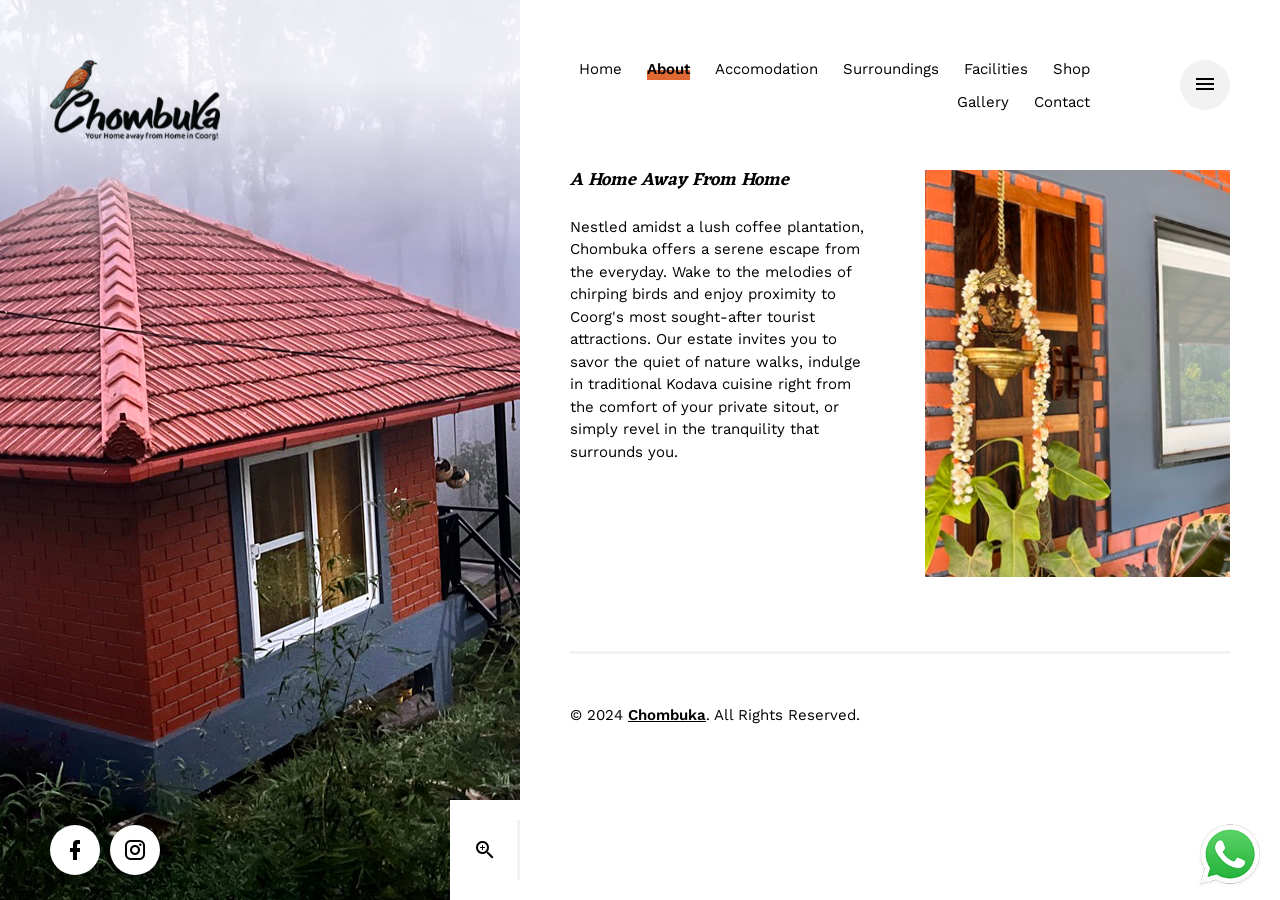
==== about.html @ e1732124 "Initial commit of Chombuka homestay website." ====
<!doctype html>
<html lang="en" class="no-js">
<head>
    <title>About Chombuka</title>
    <meta charset="utf-8">
    <meta name="viewport" content="width=device-width, initial-scale=1, shrink-to-fit=no">

    <meta name="description" content="">
    <meta name="keywords" content="">

    <link href="https://fonts.googleapis.com/css?family=Work+Sans:400,600%7CEczar:600" rel="stylesheet">


    <link rel="stylesheet" href="assets/css/bootstrap-reboot.css">
    <link rel="stylesheet" href="assets/css/materialdesignicons.css">
    <link rel="stylesheet" href="assets/css/zebra-datepicker.css">

    <link rel="stylesheet" href="assets/css/style.css">
    <link rel="stylesheet" href="assets/css/style-animations.css">

    <link rel="stylesheet" href="assets/css/fancybox.css">
</head>
<body class="has-booking has-additional-menu-content">
    <header id="identity">
        <div class="logo">
            <h1><a href="index.html" class="custom-logo-link" rel="home"><img src="tmp/logo.png" class="custom-logo dark" width="170" height="80" alt="LeLuxe"><img src="tmp/logo-light.png" class="custom-logo light" width="105" height="50" alt="LeLuxe"></a></h1>
        </div>

    </header>

    <div id="site-menu">
        <nav class="nav-menu">
            <ul>
                <li class="menu-item "><a href="index.html">Home</a></li>
                <li class="menu-item current-menu-item"><a href="about.html">About</a></li>
                <li class="menu-item"><a href="single-accomodation.html">Accomodation</a> </li>
                <li class="menu-item"><a href="places.html">Surroundings</a></li>
                <li class="menu-item"><a href="facilities.html">Facilities</a></li>
                <li class="menu-item"><a href="shop.html">Shop</a></li>
                <li class="menu-item"><a href="gallery.html">Gallery</a></li>
                <li class="menu-item"><a href="contact.html">Contact</a></li>
            </ul>
        </nav>
    </div>



    <div class="menu-overlay"></div>
    <div class="site-menu-toggle">
        <a href="#site-menu" class="mdi">
            <span class="screen-reader-text">Toggle navigation</span>
        </a>
    </div>

    <div id="social-profiles">
        <nav class="social-menu">
            <ul>
                <li class="menu-item"><a href="http://facebook.com" target="_blank"><span class="mdi"></span><span class="screen-reader-text">Facebook Page</span></a></li>

                <li class="menu-item"><a href="http://instagram.com" target="_blank"><span class="mdi"></span><span class="screen-reader-text">Instagram Profile</span></a></li>
            </ul>
        </nav>
    </div>

    <section class="hero-media">
        <div class="owl-carousel" data-expand-duration="800">
            <div class="item owl-lazy" data-src="tmp/sample-hero2.jpg"></div>
        </div>
        <span class="overlay"></span>
        <span class="mdi mdi-spin mdi-loading"></span>
    </section>

    <div class="content-wrap clearfix">
        <div class="entry entry-page">

            <div class="entry-content">
                <div class="grid-container">
                    <div class="entry-media grid-column">
                        <img src="tmp/sample-about.jpg" />
                    </div>
                    <div class="grid-column order-first">
                        <h6> <i> A Home Away From Home </i> </h6>
                        <p>
                            Nestled amidst a lush coffee plantation, Chombuka offers a serene escape from the everyday. Wake to the melodies of chirping birds and enjoy proximity to Coorg's most sought-after tourist attractions. Our estate invites you to savor the quiet of nature walks, indulge in traditional Kodava cuisine right from the comfort of your private sitout, or simply revel in the tranquility that surrounds you.
                        </p>

                    </div>
                </div>
            </div>
        </div>
        <div class="entry-copyright">
            <p>&copy; 2024 <a href="index.html">Chombuka</a>. All Rights Reserved. </p>
        </div>
    </div>

    <div class="additional-menu-content">
        <h5>More goodness:</h5>
        <ul>
            <li><a href="#">Privacy Policy</a></li>
            <li><a href="#">Terms &amp; Conditions</a></li>
            <li><a href="#">Shipping Policy</a></li>
            <li><a href="#">Refund Policy</a></li>
        </ul>

    </div>
    <div style="z-index: 99; position: fixed; width: 70px; z-index: 99; right: 15px; bottom: 10px;">
        <a href="whatsapp://send?text=Hello World!&phone=+919480290160">
            <img src="tmp/WhatsApp_icon.png" />
        </a>
    </div>


    <script src="assets/js/jquery-3.3.1.min.js"></script>
    <script src="assets/js/modernizr-custom.js"></script>
    <script src="assets/js/owl-carousel.min.js"></script>
    <script src="assets/js/fancybox.min.js"></script>
    <script src="assets/js/zebra-datepicker.min.js"></script>
    <script src="assets/js/functions.js"></script>
</body>
</html>
---- assets/css/materialdesignicons.css ----
/* MaterialDesignIcons.com */
@font-face {
	font-family: "Material Design Icons";
	src: url("../fonts/materialdesignicons-webfont.eot");
	src: url("../fonts/materialdesignicons-webfont.eot?#iefix") format("embedded-opentype"), url("../fonts/materialdesignicons-webfont.woff2") format("woff2"), url("../fonts/materialdesignicons-webfont.woff") format("woff"), url("../fonts/materialdesignicons-webfont.ttf") format("truetype");
	font-weight: normal;
	font-style: normal;
}
.mdi:before,
.mdi-set {
	display: inline-block;
	font: normal normal normal 24px/1 "Material Design Icons";
	font-size: inherit;
	text-rendering: auto;
	line-height: inherit;
	-webkit-font-smoothing: antialiased;
	-moz-osx-font-smoothing: grayscale;
}

.mdi-access-point:before {
	content: "\F002";
}

.mdi-access-point-network:before {
	content: "\F003";
}

.mdi-account:before {
	content: "\F004";
}

.mdi-account-alert:before {
	content: "\F005";
}

.mdi-account-box:before {
	content: "\F006";
}

.mdi-account-box-multiple:before {
	content: "\F933";
}

.mdi-account-box-outline:before {
	content: "\F007";
}

.mdi-account-card-details:before {
	content: "\F5D2";
}

.mdi-account-check:before {
	content: "\F008";
}

.mdi-account-child:before {
	content: "\FA88";
}

.mdi-account-child-circle:before {
	content: "\FA89";
}

.mdi-account-circle:before {
	content: "\F009";
}

.mdi-account-convert:before {
	content: "\F00A";
}

.mdi-account-details:before {
	content: "\F631";
}

.mdi-account-edit:before {
	content: "\F6BB";
}

.mdi-account-group:before {
	content: "\F848";
}

.mdi-account-heart:before {
	content: "\F898";
}

.mdi-account-key:before {
	content: "\F00B";
}

.mdi-account-location:before {
	content: "\F00C";
}

.mdi-account-minus:before {
	content: "\F00D";
}

.mdi-account-minus-outline:before {
	content: "\FAEB";
}

.mdi-account-multiple:before {
	content: "\F00E";
}

.mdi-account-multiple-check:before {
	content: "\F8C4";
}

.mdi-account-multiple-minus:before {
	content: "\F5D3";
}

.mdi-account-multiple-outline:before {
	content: "\F00F";
}

.mdi-account-multiple-plus:before {
	content: "\F010";
}

.mdi-account-multiple-plus-outline:before {
	content: "\F7FF";
}

.mdi-account-network:before {
	content: "\F011";
}

.mdi-account-off:before {
	content: "\F012";
}

.mdi-account-outline:before {
	content: "\F013";
}

.mdi-account-plus:before {
	content: "\F014";
}

.mdi-account-plus-outline:before {
	content: "\F800";
}

.mdi-account-remove:before {
	content: "\F015";
}

.mdi-account-remove-outline:before {
	content: "\FAEC";
}

.mdi-account-search:before {
	content: "\F016";
}

.mdi-account-search-outline:before {
	content: "\F934";
}

.mdi-account-settings:before {
	content: "\F630";
}

.mdi-account-star:before {
	content: "\F017";
}

.mdi-account-supervisor:before {
	content: "\FA8A";
}

.mdi-account-supervisor-circle:before {
	content: "\FA8B";
}

.mdi-account-switch:before {
	content: "\F019";
}

.mdi-accusoft:before {
	content: "\F849";
}

.mdi-adjust:before {
	content: "\F01A";
}

.mdi-adobe:before {
	content: "\F935";
}

.mdi-air-conditioner:before {
	content: "\F01B";
}

.mdi-airballoon:before {
	content: "\F01C";
}

.mdi-airplane:before {
	content: "\F01D";
}

.mdi-airplane-landing:before {
	content: "\F5D4";
}

.mdi-airplane-off:before {
	content: "\F01E";
}

.mdi-airplane-takeoff:before {
	content: "\F5D5";
}

.mdi-airplay:before {
	content: "\F01F";
}

.mdi-airport:before {
	content: "\F84A";
}

.mdi-alarm:before {
	content: "\F020";
}

.mdi-alarm-bell:before {
	content: "\F78D";
}

.mdi-alarm-check:before {
	content: "\F021";
}

.mdi-alarm-light:before {
	content: "\F78E";
}

.mdi-alarm-multiple:before {
	content: "\F022";
}

.mdi-alarm-off:before {
	content: "\F023";
}

.mdi-alarm-plus:before {
	content: "\F024";
}

.mdi-alarm-snooze:before {
	content: "\F68D";
}

.mdi-album:before {
	content: "\F025";
}

.mdi-alert:before {
	content: "\F026";
}

.mdi-alert-box:before {
	content: "\F027";
}

.mdi-alert-circle:before {
	content: "\F028";
}

.mdi-alert-circle-outline:before {
	content: "\F5D6";
}

.mdi-alert-decagram:before {
	content: "\F6BC";
}

.mdi-alert-octagon:before {
	content: "\F029";
}

.mdi-alert-octagram:before {
	content: "\F766";
}

.mdi-alert-outline:before {
	content: "\F02A";
}

.mdi-alien:before {
	content: "\F899";
}

.mdi-all-inclusive:before {
	content: "\F6BD";
}

.mdi-alpha:before {
	content: "\F02B";
}

.mdi-alpha-a:before {
	content: "\41";
}

.mdi-alpha-a-box:before {
	content: "\FAED";
}

.mdi-alpha-b:before {
	content: "\42";
}

.mdi-alpha-b-box:before {
	content: "\FAEE";
}

.mdi-alpha-c:before {
	content: "\43";
}

.mdi-alpha-c-box:before {
	content: "\FAEF";
}

.mdi-alpha-d:before {
	content: "\44";
}

.mdi-alpha-d-box:before {
	content: "\FAF0";
}

.mdi-alpha-e:before {
	content: "\45";
}

.mdi-alpha-e-box:before {
	content: "\FAF1";
}

.mdi-alpha-f:before {
	content: "\46";
}

.mdi-alpha-f-box:before {
	content: "\FAF2";
}

.mdi-alpha-g:before {
	content: "\47";
}

.mdi-alpha-g-box:before {
	content: "\FAF3";
}

.mdi-alpha-h:before {
	content: "\48";
}

.mdi-alpha-h-box:before {
	content: "\FAF4";
}

.mdi-alpha-i:before {
	content: "\49";
}

.mdi-alpha-i-box:before {
	content: "\FAF5";
}

.mdi-alpha-j:before {
	content: "\4A";
}

.mdi-alpha-j-box:before {
	content: "\FAF6";
}

.mdi-alpha-k:before {
	content: "\4B";
}

.mdi-alpha-k-box:before {
	content: "\FAF7";
}

.mdi-alpha-l:before {
	content: "\4C";
}

.mdi-alpha-l-box:before {
	content: "\FAF8";
}

.mdi-alpha-m:before {
	content: "\4D";
}

.mdi-alpha-m-box:before {
	content: "\FAF9";
}

.mdi-alpha-n:before {
	content: "\4E";
}

.mdi-alpha-n-box:before {
	content: "\FAFA";
}

.mdi-alpha-o:before {
	content: "\4F";
}

.mdi-alpha-o-box:before {
	content: "\FAFB";
}

.mdi-alpha-p:before {
	content: "\50";
}

.mdi-alpha-p-box:before {
	content: "\FAFC";
}

.mdi-alpha-q:before {
	content: "\51";
}

.mdi-alpha-q-box:before {
	content: "\FAFD";
}

.mdi-alpha-r:before {
	content: "\52";
}

.mdi-alpha-r-box:before {
	content: "\FAFE";
}

.mdi-alpha-s:before {
	content: "\53";
}

.mdi-alpha-s-box:before {
	content: "\FAFF";
}

.mdi-alpha-t:before {
	content: "\54";
}

.mdi-alpha-t-box:before {
	content: "\FB00";
}

.mdi-alpha-u:before {
	content: "\55";
}

.mdi-alpha-u-box:before {
	content: "\FB01";
}

.mdi-alpha-v:before {
	content: "\56";
}

.mdi-alpha-v-box:before {
	content: "\FB02";
}

.mdi-alpha-w:before {
	content: "\57";
}

.mdi-alpha-w-box:before {
	content: "\FB03";
}

.mdi-alpha-x:before {
	content: "\58";
}

.mdi-alpha-x-box:before {
	content: "\FB04";
}

.mdi-alpha-y:before {
	content: "\59";
}

.mdi-alpha-y-box:before {
	content: "\FB05";
}

.mdi-alpha-z:before {
	content: "\5A";
}

.mdi-alpha-z-box:before {
	content: "\FB06";
}

.mdi-alphabetical:before {
	content: "\F02C";
}

.mdi-altimeter:before {
	content: "\F5D7";
}

.mdi-amazon:before {
	content: "\F02D";
}

.mdi-amazon-alexa:before {
	content: "\F8C5";
}

.mdi-amazon-drive:before {
	content: "\F02E";
}

.mdi-ambulance:before {
	content: "\F02F";
}

.mdi-ampersand:before {
	content: "\FA8C";
}

.mdi-amplifier:before {
	content: "\F030";
}

.mdi-anchor:before {
	content: "\F031";
}

.mdi-android:before {
	content: "\F032";
}

.mdi-android-auto:before {
	content: "\FA8D";
}

.mdi-android-debug-bridge:before {
	content: "\F033";
}

.mdi-android-head:before {
	content: "\F78F";
}

.mdi-android-studio:before {
	content: "\F034";
}

.mdi-angle-acute:before {
	content: "\F936";
}

.mdi-angle-obtuse:before {
	content: "\F937";
}

.mdi-angle-right:before {
	content: "\F938";
}

.mdi-angular:before {
	content: "\F6B1";
}

.mdi-angularjs:before {
	content: "\F6BE";
}

.mdi-animation:before {
	content: "\F5D8";
}

.mdi-animation-outline:before {
	content: "\FA8E";
}

.mdi-animation-play:before {
	content: "\F939";
}

.mdi-animation-play-outline:before {
	content: "\FA8F";
}

.mdi-anvil:before {
	content: "\F89A";
}

.mdi-apple:before {
	content: "\F035";
}

.mdi-apple-finder:before {
	content: "\F036";
}

.mdi-apple-icloud:before {
	content: "\F038";
}

.mdi-apple-ios:before {
	content: "\F037";
}

.mdi-apple-keyboard-caps:before {
	content: "\F632";
}

.mdi-apple-keyboard-command:before {
	content: "\F633";
}

.mdi-apple-keyboard-control:before {
	content: "\F634";
}

.mdi-apple-keyboard-option:before {
	content: "\F635";
}

.mdi-apple-keyboard-shift:before {
	content: "\F636";
}

.mdi-apple-safari:before {
	content: "\F039";
}

.mdi-application:before {
	content: "\F614";
}

.mdi-apps:before {
	content: "\F03B";
}

.mdi-arch:before {
	content: "\F8C6";
}

.mdi-archive:before {
	content: "\F03C";
}

.mdi-arrange-bring-forward:before {
	content: "\F03D";
}

.mdi-arrange-bring-to-front:before {
	content: "\F03E";
}

.mdi-arrange-send-backward:before {
	content: "\F03F";
}

.mdi-arrange-send-to-back:before {
	content: "\F040";
}

.mdi-arrow-all:before {
	content: "\F041";
}

.mdi-arrow-bottom-left:before {
	content: "\F042";
}

.mdi-arrow-bottom-left-bold-outline:before {
	content: "\F9B6";
}

.mdi-arrow-bottom-left-thick:before {
	content: "\F9B7";
}

.mdi-arrow-bottom-right:before {
	content: "\F043";
}

.mdi-arrow-bottom-right-bold-outline:before {
	content: "\F9B8";
}

.mdi-arrow-bottom-right-thick:before {
	content: "\F9B9";
}

.mdi-arrow-collapse:before {
	content: "\F615";
}

.mdi-arrow-collapse-all:before {
	content: "\F044";
}

.mdi-arrow-collapse-down:before {
	content: "\F791";
}

.mdi-arrow-collapse-horizontal:before {
	content: "\F84B";
}

.mdi-arrow-collapse-left:before {
	content: "\F792";
}

.mdi-arrow-collapse-right:before {
	content: "\F793";
}

.mdi-arrow-collapse-up:before {
	content: "\F794";
}

.mdi-arrow-collapse-vertical:before {
	content: "\F84C";
}

.mdi-arrow-decision:before {
	content: "\F9BA";
}

.mdi-arrow-decision-auto:before {
	content: "\F9BB";
}

.mdi-arrow-decision-auto-outline:before {
	content: "\F9BC";
}

.mdi-arrow-decision-outline:before {
	content: "\F9BD";
}

.mdi-arrow-down:before {
	content: "\F045";
}

.mdi-arrow-down-bold:before {
	content: "\F72D";
}

.mdi-arrow-down-bold-box:before {
	content: "\F72E";
}

.mdi-arrow-down-bold-box-outline:before {
	content: "\F72F";
}

.mdi-arrow-down-bold-circle:before {
	content: "\F047";
}

.mdi-arrow-down-bold-circle-outline:before {
	content: "\F048";
}

.mdi-arrow-down-bold-hexagon-outline:before {
	content: "\F049";
}

.mdi-arrow-down-bold-outline:before {
	content: "\F9BE";
}

.mdi-arrow-down-box:before {
	content: "\F6BF";
}

.mdi-arrow-down-drop-circle:before {
	content: "\F04A";
}

.mdi-arrow-down-drop-circle-outline:before {
	content: "\F04B";
}

.mdi-arrow-down-thick:before {
	content: "\F046";
}

.mdi-arrow-expand:before {
	content: "\F616";
}

.mdi-arrow-expand-all:before {
	content: "\F04C";
}

.mdi-arrow-expand-down:before {
	content: "\F795";
}

.mdi-arrow-expand-horizontal:before {
	content: "\F84D";
}

.mdi-arrow-expand-left:before {
	content: "\F796";
}

.mdi-arrow-expand-right:before {
	content: "\F797";
}

.mdi-arrow-expand-up:before {
	content: "\F798";
}

.mdi-arrow-expand-vertical:before {
	content: "\F84E";
}

.mdi-arrow-left:before {
	content: "\F04D";
}

.mdi-arrow-left-bold:before {
	content: "\F730";
}

.mdi-arrow-left-bold-box:before {
	content: "\F731";
}

.mdi-arrow-left-bold-box-outline:before {
	content: "\F732";
}

.mdi-arrow-left-bold-circle:before {
	content: "\F04F";
}

.mdi-arrow-left-bold-circle-outline:before {
	content: "\F050";
}

.mdi-arrow-left-bold-hexagon-outline:before {
	content: "\F051";
}

.mdi-arrow-left-bold-outline:before {
	content: "\F9BF";
}

.mdi-arrow-left-box:before {
	content: "\F6C0";
}

.mdi-arrow-left-drop-circle:before {
	content: "\F052";
}

.mdi-arrow-left-drop-circle-outline:before {
	content: "\F053";
}

.mdi-arrow-left-right-bold-outline:before {
	content: "\F9C0";
}

.mdi-arrow-left-thick:before {
	content: "\F04E";
}

.mdi-arrow-right:before {
	content: "\F054";
}

.mdi-arrow-right-bold:before {
	content: "\F733";
}

.mdi-arrow-right-bold-box:before {
	content: "\F734";
}

.mdi-arrow-right-bold-box-outline:before {
	content: "\F735";
}

.mdi-arrow-right-bold-circle:before {
	content: "\F056";
}

.mdi-arrow-right-bold-circle-outline:before {
	content: "\F057";
}

.mdi-arrow-right-bold-hexagon-outline:before {
	content: "\F058";
}

.mdi-arrow-right-bold-outline:before {
	content: "\F9C1";
}

.mdi-arrow-right-box:before {
	content: "\F6C1";
}

.mdi-arrow-right-drop-circle:before {
	content: "\F059";
}

.mdi-arrow-right-drop-circle-outline:before {
	content: "\F05A";
}

.mdi-arrow-right-thick:before {
	content: "\F055";
}

.mdi-arrow-split-horizontal:before {
	content: "\F93A";
}

.mdi-arrow-split-vertical:before {
	content: "\F93B";
}

.mdi-arrow-top-left:before {
	content: "\F05B";
}

.mdi-arrow-top-left-bold-outline:before {
	content: "\F9C2";
}

.mdi-arrow-top-left-thick:before {
	content: "\F9C3";
}

.mdi-arrow-top-right:before {
	content: "\F05C";
}

.mdi-arrow-top-right-bold-outline:before {
	content: "\F9C4";
}

.mdi-arrow-top-right-thick:before {
	content: "\F9C5";
}

.mdi-arrow-up:before {
	content: "\F05D";
}

.mdi-arrow-up-bold:before {
	content: "\F736";
}

.mdi-arrow-up-bold-box:before {
	content: "\F737";
}

.mdi-arrow-up-bold-box-outline:before {
	content: "\F738";
}

.mdi-arrow-up-bold-circle:before {
	content: "\F05F";
}

.mdi-arrow-up-bold-circle-outline:before {
	content: "\F060";
}

.mdi-arrow-up-bold-hexagon-outline:before {
	content: "\F061";
}

.mdi-arrow-up-bold-outline:before {
	content: "\F9C6";
}

.mdi-arrow-up-box:before {
	content: "\F6C2";
}

.mdi-arrow-up-down-bold-outline:before {
	content: "\F9C7";
}

.mdi-arrow-up-drop-circle:before {
	content: "\F062";
}

.mdi-arrow-up-drop-circle-outline:before {
	content: "\F063";
}

.mdi-arrow-up-thick:before {
	content: "\F05E";
}

.mdi-artist:before {
	content: "\F802";
}

.mdi-aspect-ratio:before {
	content: "\FA23";
}

.mdi-assistant:before {
	content: "\F064";
}

.mdi-asterisk:before {
	content: "\F6C3";
}

.mdi-at:before {
	content: "\F065";
}

.mdi-atlassian:before {
	content: "\F803";
}

.mdi-atom:before {
	content: "\F767";
}

.mdi-attachment:before {
	content: "\F066";
}

.mdi-audio-video:before {
	content: "\F93C";
}

.mdi-audiobook:before {
	content: "\F067";
}

.mdi-augmented-reality:before {
	content: "\F84F";
}

.mdi-auto-fix:before {
	content: "\F068";
}

.mdi-auto-upload:before {
	content: "\F069";
}

.mdi-autorenew:before {
	content: "\F06A";
}

.mdi-av-timer:before {
	content: "\F06B";
}

.mdi-axe:before {
	content: "\F8C7";
}

.mdi-azure:before {
	content: "\F804";
}

.mdi-babel:before {
	content: "\FA24";
}

.mdi-baby:before {
	content: "\F06C";
}

.mdi-baby-buggy:before {
	content: "\F68E";
}

.mdi-backburger:before {
	content: "\F06D";
}

.mdi-backspace:before {
	content: "\F06E";
}

.mdi-backup-restore:before {
	content: "\F06F";
}

.mdi-badminton:before {
	content: "\F850";
}

.mdi-balloon:before {
	content: "\FA25";
}

.mdi-ballot:before {
	content: "\F9C8";
}

.mdi-ballot-outline:before {
	content: "\F9C9";
}

.mdi-bandcamp:before {
	content: "\F674";
}

.mdi-bank:before {
	content: "\F070";
}

.mdi-bank-transfer:before {
	content: "\FA26";
}

.mdi-bank-transfer-in:before {
	content: "\FA27";
}

.mdi-bank-transfer-out:before {
	content: "\FA28";
}

.mdi-barcode:before {
	content: "\F071";
}

.mdi-barcode-scan:before {
	content: "\F072";
}

.mdi-barley:before {
	content: "\F073";
}

.mdi-barrel:before {
	content: "\F074";
}

.mdi-baseball:before {
	content: "\F851";
}

.mdi-baseball-bat:before {
	content: "\F852";
}

.mdi-basecamp:before {
	content: "\F075";
}

.mdi-basket:before {
	content: "\F076";
}

.mdi-basket-fill:before {
	content: "\F077";
}

.mdi-basket-unfill:before {
	content: "\F078";
}

.mdi-basketball:before {
	content: "\F805";
}

.mdi-battery:before {
	content: "\F079";
}

.mdi-battery-10:before {
	content: "\F07A";
}

.mdi-battery-10-bluetooth:before {
	content: "\F93D";
}

.mdi-battery-20:before {
	content: "\F07B";
}

.mdi-battery-20-bluetooth:before {
	content: "\F93E";
}

.mdi-battery-30:before {
	content: "\F07C";
}

.mdi-battery-30-bluetooth:before {
	content: "\F93F";
}

.mdi-battery-40:before {
	content: "\F07D";
}

.mdi-battery-40-bluetooth:before {
	content: "\F940";
}

.mdi-battery-50:before {
	content: "\F07E";
}

.mdi-battery-50-bluetooth:before {
	content: "\F941";
}

.mdi-battery-60:before {
	content: "\F07F";
}

.mdi-battery-60-bluetooth:before {
	content: "\F942";
}

.mdi-battery-70:before {
	content: "\F080";
}

.mdi-battery-70-bluetooth:before {
	content: "\F943";
}

.mdi-battery-80:before {
	content: "\F081";
}

.mdi-battery-80-bluetooth:before {
	content: "\F944";
}

.mdi-battery-90:before {
	content: "\F082";
}

.mdi-battery-90-bluetooth:before {
	content: "\F945";
}

.mdi-battery-alert:before {
	content: "\F083";
}

.mdi-battery-alert-bluetooth:before {
	content: "\F946";
}

.mdi-battery-bluetooth:before {
	content: "\F947";
}

.mdi-battery-bluetooth-variant:before {
	content: "\F948";
}

.mdi-battery-charging:before {
	content: "\F084";
}

.mdi-battery-charging-10:before {
	content: "\F89B";
}

.mdi-battery-charging-100:before {
	content: "\F085";
}

.mdi-battery-charging-20:before {
	content: "\F086";
}

.mdi-battery-charging-30:before {
	content: "\F087";
}

.mdi-battery-charging-40:before {
	content: "\F088";
}

.mdi-battery-charging-50:before {
	content: "\F89C";
}

.mdi-battery-charging-60:before {
	content: "\F089";
}

.mdi-battery-charging-70:before {
	content: "\F89D";
}

.mdi-battery-charging-80:before {
	content: "\F08A";
}

.mdi-battery-charging-90:before {
	content: "\F08B";
}

.mdi-battery-charging-outline:before {
	content: "\F89E";
}

.mdi-battery-charging-wireless:before {
	content: "\F806";
}

.mdi-battery-charging-wireless-10:before {
	content: "\F807";
}

.mdi-battery-charging-wireless-20:before {
	content: "\F808";
}

.mdi-battery-charging-wireless-30:before {
	content: "\F809";
}

.mdi-battery-charging-wireless-40:before {
	content: "\F80A";
}

.mdi-battery-charging-wireless-50:before {
	content: "\F80B";
}

.mdi-battery-charging-wireless-60:before {
	content: "\F80C";
}

.mdi-battery-charging-wireless-70:before {
	content: "\F80D";
}

.mdi-battery-charging-wireless-80:before {
	content: "\F80E";
}

.mdi-battery-charging-wireless-90:before {
	content: "\F80F";
}

.mdi-battery-charging-wireless-alert:before {
	content: "\F810";
}

.mdi-battery-charging-wireless-outline:before {
	content: "\F811";
}

.mdi-battery-minus:before {
	content: "\F08C";
}

.mdi-battery-negative:before {
	content: "\F08D";
}

.mdi-battery-outline:before {
	content: "\F08E";
}

.mdi-battery-plus:before {
	content: "\F08F";
}

.mdi-battery-positive:before {
	content: "\F090";
}

.mdi-battery-unknown:before {
	content: "\F091";
}

.mdi-battery-unknown-bluetooth:before {
	content: "\F949";
}

.mdi-beach:before {
	content: "\F092";
}

.mdi-beaker:before {
	content: "\F68F";
}

.mdi-beats:before {
	content: "\F097";
}

.mdi-bed-empty:before {
	content: "\F89F";
}

.mdi-beer:before {
	content: "\F098";
}

.mdi-behance:before {
	content: "\F099";
}

.mdi-bell:before {
	content: "\F09A";
}

.mdi-bell-off:before {
	content: "\F09B";
}

.mdi-bell-off-outline:before {
	content: "\FA90";
}

.mdi-bell-outline:before {
	content: "\F09C";
}

.mdi-bell-plus:before {
	content: "\F09D";
}

.mdi-bell-plus-outline:before {
	content: "\FA91";
}

.mdi-bell-ring:before {
	content: "\F09E";
}

.mdi-bell-ring-outline:before {
	content: "\F09F";
}

.mdi-bell-sleep:before {
	content: "\F0A0";
}

.mdi-bell-sleep-outline:before {
	content: "\FA92";
}

.mdi-beta:before {
	content: "\F0A1";
}

.mdi-betamax:before {
	content: "\F9CA";
}

.mdi-bible:before {
	content: "\F0A2";
}

.mdi-bike:before {
	content: "\F0A3";
}

.mdi-bing:before {
	content: "\F0A4";
}

.mdi-binoculars:before {
	content: "\F0A5";
}

.mdi-bio:before {
	content: "\F0A6";
}

.mdi-biohazard:before {
	content: "\F0A7";
}

.mdi-bitbucket:before {
	content: "\F0A8";
}

.mdi-bitcoin:before {
	content: "\F812";
}

.mdi-black-mesa:before {
	content: "\F0A9";
}

.mdi-blackberry:before {
	content: "\F0AA";
}

.mdi-blender:before {
	content: "\F0AB";
}

.mdi-blinds:before {
	content: "\F0AC";
}

.mdi-block-helper:before {
	content: "\F0AD";
}

.mdi-blogger:before {
	content: "\F0AE";
}

.mdi-bluetooth:before {
	content: "\F0AF";
}

.mdi-bluetooth-audio:before {
	content: "\F0B0";
}

.mdi-bluetooth-connect:before {
	content: "\F0B1";
}

.mdi-bluetooth-off:before {
	content: "\F0B2";
}

.mdi-bluetooth-settings:before {
	content: "\F0B3";
}

.mdi-bluetooth-transfer:before {
	content: "\F0B4";
}

.mdi-blur:before {
	content: "\F0B5";
}

.mdi-blur-linear:before {
	content: "\F0B6";
}

.mdi-blur-off:before {
	content: "\F0B7";
}

.mdi-blur-radial:before {
	content: "\F0B8";
}

.mdi-bomb:before {
	content: "\F690";
}

.mdi-bomb-off:before {
	content: "\F6C4";
}

.mdi-bone:before {
	content: "\F0B9";
}

.mdi-book:before {
	content: "\F0BA";
}

.mdi-book-lock:before {
	content: "\F799";
}

.mdi-book-lock-open:before {
	content: "\F79A";
}

.mdi-book-minus:before {
	content: "\F5D9";
}

.mdi-book-multiple:before {
	content: "\F0BB";
}

.mdi-book-multiple-minus:before {
	content: "\FA93";
}

.mdi-book-multiple-plus:before {
	content: "\FA94";
}

.mdi-book-multiple-remove:before {
	content: "\FA95";
}

.mdi-book-multiple-variant:before {
	content: "\F0BC";
}

.mdi-book-open:before {
	content: "\F0BD";
}

.mdi-book-open-page-variant:before {
	content: "\F5DA";
}

.mdi-book-open-variant:before {
	content: "\F0BE";
}

.mdi-book-plus:before {
	content: "\F5DB";
}

.mdi-book-remove:before {
	content: "\FA96";
}

.mdi-book-variant:before {
	content: "\F0BF";
}

.mdi-bookmark:before {
	content: "\F0C0";
}

.mdi-bookmark-check:before {
	content: "\F0C1";
}

.mdi-bookmark-minus:before {
	content: "\F9CB";
}

.mdi-bookmark-minus-outline:before {
	content: "\F9CC";
}

.mdi-bookmark-music:before {
	content: "\F0C2";
}

.mdi-bookmark-off:before {
	content: "\F9CD";
}

.mdi-bookmark-off-outline:before {
	content: "\F9CE";
}

.mdi-bookmark-outline:before {
	content: "\F0C3";
}

.mdi-bookmark-plus:before {
	content: "\F0C5";
}

.mdi-bookmark-plus-outline:before {
	content: "\F0C4";
}

.mdi-bookmark-remove:before {
	content: "\F0C6";
}

.mdi-boombox:before {
	content: "\F5DC";
}

.mdi-bootstrap:before {
	content: "\F6C5";
}

.mdi-border-all:before {
	content: "\F0C7";
}

.mdi-border-all-variant:before {
	content: "\F8A0";
}

.mdi-border-bottom:before {
	content: "\F0C8";
}

.mdi-border-bottom-variant:before {
	content: "\F8A1";
}

.mdi-border-color:before {
	content: "\F0C9";
}

.mdi-border-horizontal:before {
	content: "\F0CA";
}

.mdi-border-inside:before {
	content: "\F0CB";
}

.mdi-border-left:before {
	content: "\F0CC";
}

.mdi-border-left-variant:before {
	content: "\F8A2";
}

.mdi-border-none:before {
	content: "\F0CD";
}

.mdi-border-none-variant:before {
	content: "\F8A3";
}

.mdi-border-outside:before {
	content: "\F0CE";
}

.mdi-border-right:before {
	content: "\F0CF";
}

.mdi-border-right-variant:before {
	content: "\F8A4";
}

.mdi-border-style:before {
	content: "\F0D0";
}

.mdi-border-top:before {
	content: "\F0D1";
}

.mdi-border-top-variant:before {
	content: "\F8A5";
}

.mdi-border-vertical:before {
	content: "\F0D2";
}

.mdi-bottle-wine:before {
	content: "\F853";
}

.mdi-bow-tie:before {
	content: "\F677";
}

.mdi-bowl:before {
	content: "\F617";
}

.mdi-bowling:before {
	content: "\F0D3";
}

.mdi-box:before {
	content: "\F0D4";
}

.mdi-box-cutter:before {
	content: "\F0D5";
}

.mdi-box-shadow:before {
	content: "\F637";
}

.mdi-braille:before {
	content: "\F9CF";
}

.mdi-brain:before {
	content: "\F9D0";
}

.mdi-bridge:before {
	content: "\F618";
}

.mdi-briefcase:before {
	content: "\F0D6";
}

.mdi-briefcase-check:before {
	content: "\F0D7";
}

.mdi-briefcase-download:before {
	content: "\F0D8";
}

.mdi-briefcase-edit:before {
	content: "\FA97";
}

.mdi-briefcase-minus:before {
	content: "\FA29";
}

.mdi-briefcase-outline:before {
	content: "\F813";
}

.mdi-briefcase-plus:before {
	content: "\FA2A";
}

.mdi-briefcase-remove:before {
	content: "\FA2B";
}

.mdi-briefcase-search:before {
	content: "\FA2C";
}

.mdi-briefcase-upload:before {
	content: "\F0D9";
}

.mdi-brightness-1:before {
	content: "\F0DA";
}

.mdi-brightness-2:before {
	content: "\F0DB";
}

.mdi-brightness-3:before {
	content: "\F0DC";
}

.mdi-brightness-4:before {
	content: "\F0DD";
}

.mdi-brightness-5:before {
	content: "\F0DE";
}

.mdi-brightness-6:before {
	content: "\F0DF";
}

.mdi-brightness-7:before {
	content: "\F0E0";
}

.mdi-brightness-auto:before {
	content: "\F0E1";
}

.mdi-broom:before {
	content: "\F0E2";
}

.mdi-brush:before {
	content: "\F0E3";
}

.mdi-buddhism:before {
	content: "\F94A";
}

.mdi-buffer:before {
	content: "\F619";
}

.mdi-bug:before {
	content: "\F0E4";
}

.mdi-bug-check:before {
	content: "\FA2D";
}

.mdi-bug-check-outline:before {
	content: "\FA2E";
}

.mdi-bug-outline:before {
	content: "\FA2F";
}

.mdi-bulldozer:before {
	content: "\FB07";
}

.mdi-bulletin-board:before {
	content: "\F0E5";
}

.mdi-bullhorn:before {
	content: "\F0E6";
}

.mdi-bullhorn-outline:before {
	content: "\FB08";
}

.mdi-bullseye:before {
	content: "\F5DD";
}

.mdi-bullseye-arrow:before {
	content: "\F8C8";
}

.mdi-bus:before {
	content: "\F0E7";
}

.mdi-bus-alert:before {
	content: "\FA98";
}

.mdi-bus-articulated-end:before {
	content: "\F79B";
}

.mdi-bus-articulated-front:before {
	content: "\F79C";
}

.mdi-bus-clock:before {
	content: "\F8C9";
}

.mdi-bus-double-decker:before {
	content: "\F79D";
}

.mdi-bus-school:before {
	content: "\F79E";
}

.mdi-bus-side:before {
	content: "\F79F";
}

.mdi-cached:before {
	content: "\F0E8";
}

.mdi-cake:before {
	content: "\F0E9";
}

.mdi-cake-layered:before {
	content: "\F0EA";
}

.mdi-cake-variant:before {
	content: "\F0EB";
}

.mdi-calculator:before {
	content: "\F0EC";
}

.mdi-calculator-variant:before {
	content: "\FA99";
}

.mdi-calendar:before {
	content: "\F0ED";
}

.mdi-calendar-alert:before {
	content: "\FA30";
}

.mdi-calendar-blank:before {
	content: "\F0EE";
}

.mdi-calendar-check:before {
	content: "\F0EF";
}

.mdi-calendar-clock:before {
	content: "\F0F0";
}

.mdi-calendar-edit:before {
	content: "\F8A6";
}

.mdi-calendar-export:before {
	content: "\FB09";
}

.mdi-calendar-heart:before {
	content: "\F9D1";
}

.mdi-calendar-import:before {
	content: "\FB0A";
}

.mdi-calendar-multiple:before {
	content: "\F0F1";
}

.mdi-calendar-multiple-check:before {
	content: "\F0F2";
}

.mdi-calendar-multiselect:before {
	content: "\FA31";
}

.mdi-calendar-plus:before {
	content: "\F0F3";
}

.mdi-calendar-question:before {
	content: "\F691";
}

.mdi-calendar-range:before {
	content: "\F678";
}

.mdi-calendar-remove:before {
	content: "\F0F4";
}

.mdi-calendar-search:before {
	content: "\F94B";
}

.mdi-calendar-star:before {
	content: "\F9D2";
}

.mdi-calendar-text:before {
	content: "\F0F5";
}

.mdi-calendar-today:before {
	content: "\F0F6";
}

.mdi-calendar-week:before {
	content: "\FA32";
}

.mdi-calendar-week-begin:before {
	content: "\FA33";
}

.mdi-call-made:before {
	content: "\F0F7";
}

.mdi-call-merge:before {
	content: "\F0F8";
}

.mdi-call-missed:before {
	content: "\F0F9";
}

.mdi-call-received:before {
	content: "\F0FA";
}

.mdi-call-split:before {
	content: "\F0FB";
}

.mdi-camcorder:before {
	content: "\F0FC";
}

.mdi-camcorder-box:before {
	content: "\F0FD";
}

.mdi-camcorder-box-off:before {
	content: "\F0FE";
}

.mdi-camcorder-off:before {
	content: "\F0FF";
}

.mdi-camera:before {
	content: "\F100";
}

.mdi-camera-account:before {
	content: "\F8CA";
}

.mdi-camera-burst:before {
	content: "\F692";
}

.mdi-camera-enhance:before {
	content: "\F101";
}

.mdi-camera-front:before {
	content: "\F102";
}

.mdi-camera-front-variant:before {
	content: "\F103";
}

.mdi-camera-gopro:before {
	content: "\F7A0";
}

.mdi-camera-image:before {
	content: "\F8CB";
}

.mdi-camera-iris:before {
	content: "\F104";
}

.mdi-camera-metering-center:before {
	content: "\F7A1";
}

.mdi-camera-metering-matrix:before {
	content: "\F7A2";
}

.mdi-camera-metering-partial:before {
	content: "\F7A3";
}

.mdi-camera-metering-spot:before {
	content: "\F7A4";
}

.mdi-camera-off:before {
	content: "\F5DF";
}

.mdi-camera-party-mode:before {
	content: "\F105";
}

.mdi-camera-rear:before {
	content: "\F106";
}

.mdi-camera-rear-variant:before {
	content: "\F107";
}

.mdi-camera-switch:before {
	content: "\F108";
}

.mdi-camera-timer:before {
	content: "\F109";
}

.mdi-cancel:before {
	content: "\F739";
}

.mdi-candle:before {
	content: "\F5E2";
}

.mdi-candycane:before {
	content: "\F10A";
}

.mdi-cannabis:before {
	content: "\F7A5";
}

.mdi-caps-lock:before {
	content: "\FA9A";
}

.mdi-car:before {
	content: "\F10B";
}

.mdi-car-battery:before {
	content: "\F10C";
}

.mdi-car-connected:before {
	content: "\F10D";
}

.mdi-car-convertible:before {
	content: "\F7A6";
}

.mdi-car-estate:before {
	content: "\F7A7";
}

.mdi-car-hatchback:before {
	content: "\F7A8";
}

.mdi-car-limousine:before {
	content: "\F8CC";
}

.mdi-car-pickup:before {
	content: "\F7A9";
}

.mdi-car-side:before {
	content: "\F7AA";
}

.mdi-car-sports:before {
	content: "\F7AB";
}

.mdi-car-wash:before {
	content: "\F10E";
}

.mdi-caravan:before {
	content: "\F7AC";
}

.mdi-cards:before {
	content: "\F638";
}

.mdi-cards-club:before {
	content: "\F8CD";
}

.mdi-cards-diamond:before {
	content: "\F8CE";
}

.mdi-cards-heart:before {
	content: "\F8CF";
}

.mdi-cards-outline:before {
	content: "\F639";
}

.mdi-cards-playing-outline:before {
	content: "\F63A";
}

.mdi-cards-spade:before {
	content: "\F8D0";
}

.mdi-cards-variant:before {
	content: "\F6C6";
}

.mdi-carrot:before {
	content: "\F10F";
}

.mdi-cart:before {
	content: "\F110";
}

.mdi-cart-off:before {
	content: "\F66B";
}

.mdi-cart-outline:before {
	content: "\F111";
}

.mdi-cart-plus:before {
	content: "\F112";
}

.mdi-case-sensitive-alt:before {
	content: "\F113";
}

.mdi-cash:before {
	content: "\F114";
}

.mdi-cash-100:before {
	content: "\F115";
}

.mdi-cash-multiple:before {
	content: "\F116";
}

.mdi-cash-refund:before {
	content: "\FA9B";
}

.mdi-cash-usd:before {
	content: "\F117";
}

.mdi-cassette:before {
	content: "\F9D3";
}

.mdi-cast:before {
	content: "\F118";
}

.mdi-cast-connected:before {
	content: "\F119";
}

.mdi-cast-off:before {
	content: "\F789";
}

.mdi-castle:before {
	content: "\F11A";
}

.mdi-cat:before {
	content: "\F11B";
}

.mdi-cctv:before {
	content: "\F7AD";
}

.mdi-ceiling-light:before {
	content: "\F768";
}

.mdi-cellphone:before {
	content: "\F11C";
}

.mdi-cellphone-android:before {
	content: "\F11D";
}

.mdi-cellphone-arrow-down:before {
	content: "\F9D4";
}

.mdi-cellphone-basic:before {
	content: "\F11E";
}

.mdi-cellphone-dock:before {
	content: "\F11F";
}

.mdi-cellphone-erase:before {
	content: "\F94C";
}

.mdi-cellphone-iphone:before {
	content: "\F120";
}

.mdi-cellphone-key:before {
	content: "\F94D";
}

.mdi-cellphone-link:before {
	content: "\F121";
}

.mdi-cellphone-link-off:before {
	content: "\F122";
}

.mdi-cellphone-lock:before {
	content: "\F94E";
}

.mdi-cellphone-message:before {
	content: "\F8D2";
}

.mdi-cellphone-off:before {
	content: "\F94F";
}

.mdi-cellphone-screenshot:before {
	content: "\FA34";
}

.mdi-cellphone-settings:before {
	content: "\F123";
}

.mdi-cellphone-settings-variant:before {
	content: "\F950";
}

.mdi-cellphone-sound:before {
	content: "\F951";
}

.mdi-cellphone-text:before {
	content: "\F8D1";
}

.mdi-cellphone-wireless:before {
	content: "\F814";
}

.mdi-certificate:before {
	content: "\F124";
}

.mdi-chair-school:before {
	content: "\F125";
}

.mdi-chart-arc:before {
	content: "\F126";
}

.mdi-chart-areaspline:before {
	content: "\F127";
}

.mdi-chart-bar:before {
	content: "\F128";
}

.mdi-chart-bar-stacked:before {
	content: "\F769";
}

.mdi-chart-bubble:before {
	content: "\F5E3";
}

.mdi-chart-donut:before {
	content: "\F7AE";
}

.mdi-chart-donut-variant:before {
	content: "\F7AF";
}

.mdi-chart-gantt:before {
	content: "\F66C";
}

.mdi-chart-histogram:before {
	content: "\F129";
}

.mdi-chart-line:before {
	content: "\F12A";
}

.mdi-chart-line-stacked:before {
	content: "\F76A";
}

.mdi-chart-line-variant:before {
	content: "\F7B0";
}

.mdi-chart-multiline:before {
	content: "\F8D3";
}

.mdi-chart-pie:before {
	content: "\F12B";
}

.mdi-chart-scatterplot-hexbin:before {
	content: "\F66D";
}

.mdi-chart-timeline:before {
	content: "\F66E";
}

.mdi-check:before {
	content: "\F12C";
}

.mdi-check-all:before {
	content: "\F12D";
}

.mdi-check-circle:before {
	content: "\F5E0";
}

.mdi-check-circle-outline:before {
	content: "\F5E1";
}

.mdi-check-decagram:before {
	content: "\F790";
}

.mdi-check-outline:before {
	content: "\F854";
}

.mdi-checkbook:before {
	content: "\FA9C";
}

.mdi-checkbox-blank:before {
	content: "\F12E";
}

.mdi-checkbox-blank-circle:before {
	content: "\F12F";
}

.mdi-checkbox-blank-circle-outline:before {
	content: "\F130";
}

.mdi-checkbox-blank-outline:before {
	content: "\F131";
}

.mdi-checkbox-intermediate:before {
	content: "\F855";
}

.mdi-checkbox-marked:before {
	content: "\F132";
}

.mdi-checkbox-marked-circle:before {
	content: "\F133";
}

.mdi-checkbox-marked-circle-outline:before {
	content: "\F134";
}

.mdi-checkbox-marked-outline:before {
	content: "\F135";
}

.mdi-checkbox-multiple-blank:before {
	content: "\F136";
}

.mdi-checkbox-multiple-blank-circle:before {
	content: "\F63B";
}

.mdi-checkbox-multiple-blank-circle-outline:before {
	content: "\F63C";
}

.mdi-checkbox-multiple-blank-outline:before {
	content: "\F137";
}

.mdi-checkbox-multiple-marked:before {
	content: "\F138";
}

.mdi-checkbox-multiple-marked-circle:before {
	content: "\F63D";
}

.mdi-checkbox-multiple-marked-circle-outline:before {
	content: "\F63E";
}

.mdi-checkbox-multiple-marked-outline:before {
	content: "\F139";
}

.mdi-checkerboard:before {
	content: "\F13A";
}

.mdi-chemical-weapon:before {
	content: "\F13B";
}

.mdi-chess-bishop:before {
	content: "\F85B";
}

.mdi-chess-king:before {
	content: "\F856";
}

.mdi-chess-knight:before {
	content: "\F857";
}

.mdi-chess-pawn:before {
	content: "\F858";
}

.mdi-chess-queen:before {
	content: "\F859";
}

.mdi-chess-rook:before {
	content: "\F85A";
}

.mdi-chevron-double-down:before {
	content: "\F13C";
}

.mdi-chevron-double-left:before {
	content: "\F13D";
}

.mdi-chevron-double-right:before {
	content: "\F13E";
}

.mdi-chevron-double-up:before {
	content: "\F13F";
}

.mdi-chevron-down:before {
	content: "\F140";
}

.mdi-chevron-down-box:before {
	content: "\F9D5";
}

.mdi-chevron-down-box-outline:before {
	content: "\F9D6";
}

.mdi-chevron-down-circle:before {
	content: "\FB0B";
}

.mdi-chevron-down-circle-outline:before {
	content: "\FB0C";
}

.mdi-chevron-left:before {
	content: "\F141";
}

.mdi-chevron-left-box:before {
	content: "\F9D7";
}

.mdi-chevron-left-box-outline:before {
	content: "\F9D8";
}

.mdi-chevron-left-circle:before {
	content: "\FB0D";
}

.mdi-chevron-left-circle-outline:before {
	content: "\FB0E";
}

.mdi-chevron-right:before {
	content: "\F142";
}

.mdi-chevron-right-box:before {
	content: "\F9D9";
}

.mdi-chevron-right-box-outline:before {
	content: "\F9DA";
}

.mdi-chevron-right-circle:before {
	content: "\FB0F";
}

.mdi-chevron-right-circle-outline:before {
	content: "\FB10";
}

.mdi-chevron-up:before {
	content: "\F143";
}

.mdi-chevron-up-box:before {
	content: "\F9DB";
}

.mdi-chevron-up-box-outline:before {
	content: "\F9DC";
}

.mdi-chevron-up-circle:before {
	content: "\FB11";
}

.mdi-chevron-up-circle-outline:before {
	content: "\FB12";
}

.mdi-chili-hot:before {
	content: "\F7B1";
}

.mdi-chili-medium:before {
	content: "\F7B2";
}

.mdi-chili-mild:before {
	content: "\F7B3";
}

.mdi-chip:before {
	content: "\F61A";
}

.mdi-christianity:before {
	content: "\F952";
}

.mdi-church:before {
	content: "\F144";
}

.mdi-circle:before {
	content: "\F764";
}

.mdi-circle-edit-outline:before {
	content: "\F8D4";
}

.mdi-circle-medium:before {
	content: "\F9DD";
}

.mdi-circle-outline:before {
	content: "\F765";
}

.mdi-circle-slice-1:before {
	content: "\FA9D";
}

.mdi-circle-slice-2:before {
	content: "\FA9E";
}

.mdi-circle-slice-3:before {
	content: "\FA9F";
}

.mdi-circle-slice-4:before {
	content: "\FAA0";
}

.mdi-circle-slice-5:before {
	content: "\FAA1";
}

.mdi-circle-slice-6:before {
	content: "\FAA2";
}

.mdi-circle-slice-7:before {
	content: "\FAA3";
}

.mdi-circle-slice-8:before {
	content: "\FAA4";
}

.mdi-circle-small:before {
	content: "\F9DE";
}

.mdi-cisco-webex:before {
	content: "\F145";
}

.mdi-city:before {
	content: "\F146";
}

.mdi-city-variant:before {
	content: "\FA35";
}

.mdi-city-variant-outline:before {
	content: "\FA36";
}

.mdi-clipboard:before {
	content: "\F147";
}

.mdi-clipboard-account:before {
	content: "\F148";
}

.mdi-clipboard-alert:before {
	content: "\F149";
}

.mdi-clipboard-arrow-down:before {
	content: "\F14A";
}

.mdi-clipboard-arrow-left:before {
	content: "\F14B";
}

.mdi-clipboard-check:before {
	content: "\F14C";
}

.mdi-clipboard-check-outline:before {
	content: "\F8A7";
}

.mdi-clipboard-flow:before {
	content: "\F6C7";
}

.mdi-clipboard-outline:before {
	content: "\F14D";
}

.mdi-clipboard-plus:before {
	content: "\F750";
}

.mdi-clipboard-pulse:before {
	content: "\F85C";
}

.mdi-clipboard-pulse-outline:before {
	content: "\F85D";
}

.mdi-clipboard-text:before {
	content: "\F14E";
}

.mdi-clipboard-text-outline:before {
	content: "\FA37";
}

.mdi-clippy:before {
	content: "\F14F";
}

.mdi-clock:before {
	content: "\F953";
}

.mdi-clock-alert:before {
	content: "\F954";
}

.mdi-clock-alert-outline:before {
	content: "\F5CE";
}

.mdi-clock-end:before {
	content: "\F151";
}

.mdi-clock-fast:before {
	content: "\F152";
}

.mdi-clock-in:before {
	content: "\F153";
}

.mdi-clock-out:before {
	content: "\F154";
}

.mdi-clock-outline:before {
	content: "\F150";
}

.mdi-clock-start:before {
	content: "\F155";
}

.mdi-close:before {
	content: "\F156";
}

.mdi-close-box:before {
	content: "\F157";
}

.mdi-close-box-outline:before {
	content: "\F158";
}

.mdi-close-circle:before {
	content: "\F159";
}

.mdi-close-circle-outline:before {
	content: "\F15A";
}

.mdi-close-network:before {
	content: "\F15B";
}

.mdi-close-octagon:before {
	content: "\F15C";
}

.mdi-close-octagon-outline:before {
	content: "\F15D";
}

.mdi-close-outline:before {
	content: "\F6C8";
}

.mdi-closed-caption:before {
	content: "\F15E";
}

.mdi-cloud:before {
	content: "\F15F";
}

.mdi-cloud-alert:before {
	content: "\F9DF";
}

.mdi-cloud-braces:before {
	content: "\F7B4";
}

.mdi-cloud-check:before {
	content: "\F160";
}

.mdi-cloud-circle:before {
	content: "\F161";
}

.mdi-cloud-download:before {
	content: "\F162";
}

.mdi-cloud-off-outline:before {
	content: "\F164";
}

.mdi-cloud-outline:before {
	content: "\F163";
}

.mdi-cloud-print:before {
	content: "\F165";
}

.mdi-cloud-print-outline:before {
	content: "\F166";
}

.mdi-cloud-question:before {
	content: "\FA38";
}

.mdi-cloud-search:before {
	content: "\F955";
}

.mdi-cloud-search-outline:before {
	content: "\F956";
}

.mdi-cloud-sync:before {
	content: "\F63F";
}

.mdi-cloud-tags:before {
	content: "\F7B5";
}

.mdi-cloud-upload:before {
	content: "\F167";
}

.mdi-clover:before {
	content: "\F815";
}

.mdi-code-array:before {
	content: "\F168";
}

.mdi-code-braces:before {
	content: "\F169";
}

.mdi-code-brackets:before {
	content: "\F16A";
}

.mdi-code-equal:before {
	content: "\F16B";
}

.mdi-code-greater-than:before {
	content: "\F16C";
}

.mdi-code-greater-than-or-equal:before {
	content: "\F16D";
}

.mdi-code-less-than:before {
	content: "\F16E";
}

.mdi-code-less-than-or-equal:before {
	content: "\F16F";
}

.mdi-code-not-equal:before {
	content: "\F170";
}

.mdi-code-not-equal-variant:before {
	content: "\F171";
}

.mdi-code-parentheses:before {
	content: "\F172";
}

.mdi-code-string:before {
	content: "\F173";
}

.mdi-code-tags:before {
	content: "\F174";
}

.mdi-code-tags-check:before {
	content: "\F693";
}

.mdi-codepen:before {
	content: "\F175";
}

.mdi-coffee:before {
	content: "\F176";
}

.mdi-coffee-outline:before {
	content: "\F6C9";
}

.mdi-coffee-to-go:before {
	content: "\F177";
}

.mdi-cogs:before {
	content: "\F8D5";
}

.mdi-coin:before {
	content: "\F178";
}

.mdi-coins:before {
	content: "\F694";
}

.mdi-collage:before {
	content: "\F640";
}

.mdi-collapse-all:before {
	content: "\FAA5";
}

.mdi-collapse-all-outline:before {
	content: "\FAA6";
}

.mdi-color-helper:before {
	content: "\F179";
}

.mdi-comment:before {
	content: "\F17A";
}

.mdi-comment-account:before {
	content: "\F17B";
}

.mdi-comment-account-outline:before {
	content: "\F17C";
}

.mdi-comment-alert:before {
	content: "\F17D";
}

.mdi-comment-alert-outline:before {
	content: "\F17E";
}

.mdi-comment-arrow-left:before {
	content: "\F9E0";
}

.mdi-comment-arrow-left-outline:before {
	content: "\F9E1";
}

.mdi-comment-arrow-right:before {
	content: "\F9E2";
}

.mdi-comment-arrow-right-outline:before {
	content: "\F9E3";
}

.mdi-comment-check:before {
	content: "\F17F";
}

.mdi-comment-check-outline:before {
	content: "\F180";
}

.mdi-comment-eye:before {
	content: "\FA39";
}

.mdi-comment-eye-outline:before {
	content: "\FA3A";
}

.mdi-comment-multiple:before {
	content: "\F85E";
}

.mdi-comment-multiple-outline:before {
	content: "\F181";
}

.mdi-comment-outline:before {
	content: "\F182";
}

.mdi-comment-plus:before {
	content: "\F9E4";
}

.mdi-comment-plus-outline:before {
	content: "\F183";
}

.mdi-comment-processing:before {
	content: "\F184";
}

.mdi-comment-processing-outline:before {
	content: "\F185";
}

.mdi-comment-question:before {
	content: "\F816";
}

.mdi-comment-question-outline:before {
	content: "\F186";
}

.mdi-comment-remove:before {
	content: "\F5DE";
}

.mdi-comment-remove-outline:before {
	content: "\F187";
}

.mdi-comment-search:before {
	content: "\FA3B";
}

.mdi-comment-search-outline:before {
	content: "\FA3C";
}

.mdi-comment-text:before {
	content: "\F188";
}

.mdi-comment-text-multiple:before {
	content: "\F85F";
}

.mdi-comment-text-multiple-outline:before {
	content: "\F860";
}

.mdi-comment-text-outline:before {
	content: "\F189";
}

.mdi-compare:before {
	content: "\F18A";
}

.mdi-compass:before {
	content: "\F18B";
}

.mdi-compass-outline:before {
	content: "\F18C";
}

.mdi-console:before {
	content: "\F18D";
}

.mdi-console-line:before {
	content: "\F7B6";
}

.mdi-console-network:before {
	content: "\F8A8";
}

.mdi-contact-mail:before {
	content: "\F18E";
}

.mdi-contacts:before {
	content: "\F6CA";
}

.mdi-contain:before {
	content: "\FA3D";
}

.mdi-contain-end:before {
	content: "\FA3E";
}

.mdi-contain-start:before {
	content: "\FA3F";
}

.mdi-content-copy:before {
	content: "\F18F";
}

.mdi-content-cut:before {
	content: "\F190";
}

.mdi-content-duplicate:before {
	content: "\F191";
}

.mdi-content-paste:before {
	content: "\F192";
}

.mdi-content-save:before {
	content: "\F193";
}

.mdi-content-save-all:before {
	content: "\F194";
}

.mdi-content-save-outline:before {
	content: "\F817";
}

.mdi-content-save-settings:before {
	content: "\F61B";
}

.mdi-content-save-settings-outline:before {
	content: "\FB13";
}

.mdi-contrast:before {
	content: "\F195";
}

.mdi-contrast-box:before {
	content: "\F196";
}

.mdi-contrast-circle:before {
	content: "\F197";
}

.mdi-cookie:before {
	content: "\F198";
}

.mdi-copyright:before {
	content: "\F5E6";
}

.mdi-cordova:before {
	content: "\F957";
}

.mdi-corn:before {
	content: "\F7B7";
}

.mdi-counter:before {
	content: "\F199";
}

.mdi-cow:before {
	content: "\F19A";
}

.mdi-crane:before {
	content: "\F861";
}

.mdi-creation:before {
	content: "\F1C9";
}

.mdi-credit-card:before {
	content: "\F19B";
}

.mdi-credit-card-multiple:before {
	content: "\F19C";
}

.mdi-credit-card-off:before {
	content: "\F5E4";
}

.mdi-credit-card-plus:before {
	content: "\F675";
}

.mdi-credit-card-refund:before {
	content: "\FAA7";
}

.mdi-credit-card-scan:before {
	content: "\F19D";
}

.mdi-credit-card-settings:before {
	content: "\F8D6";
}

.mdi-crop:before {
	content: "\F19E";
}

.mdi-crop-free:before {
	content: "\F19F";
}

.mdi-crop-landscape:before {
	content: "\F1A0";
}

.mdi-crop-portrait:before {
	content: "\F1A1";
}

.mdi-crop-rotate:before {
	content: "\F695";
}

.mdi-crop-square:before {
	content: "\F1A2";
}

.mdi-crosshairs:before {
	content: "\F1A3";
}

.mdi-crosshairs-gps:before {
	content: "\F1A4";
}

.mdi-crown:before {
	content: "\F1A5";
}

.mdi-cryengine:before {
	content: "\F958";
}

.mdi-crystal-ball:before {
	content: "\FB14";
}

.mdi-cube:before {
	content: "\F1A6";
}

.mdi-cube-outline:before {
	content: "\F1A7";
}

.mdi-cube-send:before {
	content: "\F1A8";
}

.mdi-cube-unfolded:before {
	content: "\F1A9";
}

.mdi-cup:before {
	content: "\F1AA";
}

.mdi-cup-off:before {
	content: "\F5E5";
}

.mdi-cup-water:before {
	content: "\F1AB";
}

.mdi-cupcake:before {
	content: "\F959";
}

.mdi-curling:before {
	content: "\F862";
}

.mdi-currency-bdt:before {
	content: "\F863";
}

.mdi-currency-btc:before {
	content: "\F1AC";
}

.mdi-currency-chf:before {
	content: "\F7B8";
}

.mdi-currency-cny:before {
	content: "\F7B9";
}

.mdi-currency-eth:before {
	content: "\F7BA";
}

.mdi-currency-eur:before {
	content: "\F1AD";
}

.mdi-currency-gbp:before {
	content: "\F1AE";
}

.mdi-currency-inr:before {
	content: "\F1AF";
}

.mdi-currency-jpy:before {
	content: "\F7BB";
}

.mdi-currency-krw:before {
	content: "\F7BC";
}

.mdi-currency-kzt:before {
	content: "\F864";
}

.mdi-currency-ngn:before {
	content: "\F1B0";
}

.mdi-currency-php:before {
	content: "\F9E5";
}

.mdi-currency-rub:before {
	content: "\F1B1";
}

.mdi-currency-sign:before {
	content: "\F7BD";
}

.mdi-currency-try:before {
	content: "\F1B2";
}

.mdi-currency-twd:before {
	content: "\F7BE";
}

.mdi-currency-usd:before {
	content: "\F1B3";
}

.mdi-currency-usd-off:before {
	content: "\F679";
}

.mdi-current-ac:before {
	content: "\F95A";
}

.mdi-current-dc:before {
	content: "\F95B";
}

.mdi-cursor-default:before {
	content: "\F1B4";
}

.mdi-cursor-default-outline:before {
	content: "\F1B5";
}

.mdi-cursor-move:before {
	content: "\F1B6";
}

.mdi-cursor-pointer:before {
	content: "\F1B7";
}

.mdi-cursor-text:before {
	content: "\F5E7";
}

.mdi-database:before {
	content: "\F1B8";
}

.mdi-database-check:before {
	content: "\FAA8";
}

.mdi-database-export:before {
	content: "\F95D";
}

.mdi-database-import:before {
	content: "\F95C";
}

.mdi-database-lock:before {
	content: "\FAA9";
}

.mdi-database-minus:before {
	content: "\F1B9";
}

.mdi-database-plus:before {
	content: "\F1BA";
}

.mdi-database-search:before {
	content: "\F865";
}

.mdi-death-star:before {
	content: "\F8D7";
}

.mdi-death-star-variant:before {
	content: "\F8D8";
}

.mdi-debian:before {
	content: "\F8D9";
}

.mdi-debug-step-into:before {
	content: "\F1BB";
}

.mdi-debug-step-out:before {
	content: "\F1BC";
}

.mdi-debug-step-over:before {
	content: "\F1BD";
}

.mdi-decagram:before {
	content: "\F76B";
}

.mdi-decagram-outline:before {
	content: "\F76C";
}

.mdi-decimal-decrease:before {
	content: "\F1BE";
}

.mdi-decimal-increase:before {
	content: "\F1BF";
}

.mdi-delete:before {
	content: "\F1C0";
}

.mdi-delete-circle:before {
	content: "\F682";
}

.mdi-delete-empty:before {
	content: "\F6CB";
}

.mdi-delete-forever:before {
	content: "\F5E8";
}

.mdi-delete-outline:before {
	content: "\F9E6";
}

.mdi-delete-restore:before {
	content: "\F818";
}

.mdi-delete-sweep:before {
	content: "\F5E9";
}

.mdi-delete-variant:before {
	content: "\F1C1";
}

.mdi-delta:before {
	content: "\F1C2";
}

.mdi-desk-lamp:before {
	content: "\F95E";
}

.mdi-deskphone:before {
	content: "\F1C3";
}

.mdi-desktop-classic:before {
	content: "\F7BF";
}

.mdi-desktop-mac:before {
	content: "\F1C4";
}

.mdi-desktop-mac-dashboard:before {
	content: "\F9E7";
}

.mdi-desktop-tower:before {
	content: "\F1C5";
}

.mdi-desktop-tower-monitor:before {
	content: "\FAAA";
}

.mdi-details:before {
	content: "\F1C6";
}

.mdi-developer-board:before {
	content: "\F696";
}

.mdi-deviantart:before {
	content: "\F1C7";
}

.mdi-dialpad:before {
	content: "\F61C";
}

.mdi-diamond:before {
	content: "\F1C8";
}

.mdi-dice-1:before {
	content: "\F1CA";
}

.mdi-dice-2:before {
	content: "\F1CB";
}

.mdi-dice-3:before {
	content: "\F1CC";
}

.mdi-dice-4:before {
	content: "\F1CD";
}

.mdi-dice-5:before {
	content: "\F1CE";
}

.mdi-dice-6:before {
	content: "\F1CF";
}

.mdi-dice-d10:before {
	content: "\F76E";
}

.mdi-dice-d12:before {
	content: "\F866";
}

.mdi-dice-d20:before {
	content: "\F5EA";
}

.mdi-dice-d4:before {
	content: "\F5EB";
}

.mdi-dice-d6:before {
	content: "\F5EC";
}

.mdi-dice-d8:before {
	content: "\F5ED";
}

.mdi-dice-multiple:before {
	content: "\F76D";
}

.mdi-dictionary:before {
	content: "\F61D";
}

.mdi-dip-switch:before {
	content: "\F7C0";
}

.mdi-directions:before {
	content: "\F1D0";
}

.mdi-directions-fork:before {
	content: "\F641";
}

.mdi-disc:before {
	content: "\F5EE";
}

.mdi-disc-alert:before {
	content: "\F1D1";
}

.mdi-disc-player:before {
	content: "\F95F";
}

.mdi-discord:before {
	content: "\F66F";
}

.mdi-dishwasher:before {
	content: "\FAAB";
}

.mdi-disqus:before {
	content: "\F1D2";
}

.mdi-disqus-outline:before {
	content: "\F1D3";
}

.mdi-division:before {
	content: "\F1D4";
}

.mdi-division-box:before {
	content: "\F1D5";
}

.mdi-dlna:before {
	content: "\FA40";
}

.mdi-dna:before {
	content: "\F683";
}

.mdi-dns:before {
	content: "\F1D6";
}

.mdi-do-not-disturb:before {
	content: "\F697";
}

.mdi-do-not-disturb-off:before {
	content: "\F698";
}

.mdi-docker:before {
	content: "\F867";
}

.mdi-doctor:before {
	content: "\FA41";
}

.mdi-dog:before {
	content: "\FA42";
}

.mdi-dog-service:before {
	content: "\FAAC";
}

.mdi-dog-side:before {
	content: "\FA43";
}

.mdi-dolby:before {
	content: "\F6B2";
}

.mdi-domain:before {
	content: "\F1D7";
}

.mdi-donkey:before {
	content: "\F7C1";
}

.mdi-door:before {
	content: "\F819";
}

.mdi-door-closed:before {
	content: "\F81A";
}

.mdi-door-open:before {
	content: "\F81B";
}

.mdi-doorbell-video:before {
	content: "\F868";
}

.mdi-dot-net:before {
	content: "\FAAD";
}

.mdi-dots-horizontal:before {
	content: "\F1D8";
}

.mdi-dots-horizontal-circle:before {
	content: "\F7C2";
}

.mdi-dots-vertical:before {
	content: "\F1D9";
}

.mdi-dots-vertical-circle:before {
	content: "\F7C3";
}

.mdi-douban:before {
	content: "\F699";
}

.mdi-download:before {
	content: "\F1DA";
}

.mdi-download-multiple:before {
	content: "\F9E8";
}

.mdi-download-network:before {
	content: "\F6F3";
}

.mdi-drag:before {
	content: "\F1DB";
}

.mdi-drag-horizontal:before {
	content: "\F1DC";
}

.mdi-drag-vertical:before {
	content: "\F1DD";
}

.mdi-drawing:before {
	content: "\F1DE";
}

.mdi-drawing-box:before {
	content: "\F1DF";
}

.mdi-dribbble:before {
	content: "\F1E0";
}

.mdi-dribbble-box:before {
	content: "\F1E1";
}

.mdi-drone:before {
	content: "\F1E2";
}

.mdi-dropbox:before {
	content: "\F1E3";
}

.mdi-drupal:before {
	content: "\F1E4";
}

.mdi-duck:before {
	content: "\F1E5";
}

.mdi-dumbbell:before {
	content: "\F1E6";
}

.mdi-ear-hearing:before {
	content: "\F7C4";
}

.mdi-ear-hearing-off:before {
	content: "\FA44";
}

.mdi-earth:before {
	content: "\F1E7";
}

.mdi-earth-box:before {
	content: "\F6CC";
}

.mdi-earth-box-off:before {
	content: "\F6CD";
}

.mdi-earth-off:before {
	content: "\F1E8";
}

.mdi-edge:before {
	content: "\F1E9";
}

.mdi-egg:before {
	content: "\FAAE";
}

.mdi-egg-easter:before {
	content: "\FAAF";
}

.mdi-eight-track:before {
	content: "\F9E9";
}

.mdi-eject:before {
	content: "\F1EA";
}

.mdi-elephant:before {
	content: "\F7C5";
}

.mdi-elevation-decline:before {
	content: "\F1EB";
}

.mdi-elevation-rise:before {
	content: "\F1EC";
}

.mdi-elevator:before {
	content: "\F1ED";
}

.mdi-email:before {
	content: "\F1EE";
}

.mdi-email-alert:before {
	content: "\F6CE";
}

.mdi-email-check:before {
	content: "\FAB0";
}

.mdi-email-check-outline:before {
	content: "\FAB1";
}

.mdi-email-lock:before {
	content: "\F1F1";
}

.mdi-email-open:before {
	content: "\F1EF";
}

.mdi-email-open-outline:before {
	content: "\F5EF";
}

.mdi-email-outline:before {
	content: "\F1F0";
}

.mdi-email-plus:before {
	content: "\F9EA";
}

.mdi-email-plus-outline:before {
	content: "\F9EB";
}

.mdi-email-search:before {
	content: "\F960";
}

.mdi-email-search-outline:before {
	content: "\F961";
}

.mdi-email-variant:before {
	content: "\F5F0";
}

.mdi-ember:before {
	content: "\FB15";
}

.mdi-emby:before {
	content: "\F6B3";
}

.mdi-emoticon:before {
	content: "\F1F2";
}

.mdi-emoticon-cool:before {
	content: "\F1F3";
}

.mdi-emoticon-dead:before {
	content: "\F69A";
}

.mdi-emoticon-devil:before {
	content: "\F1F4";
}

.mdi-emoticon-excited:before {
	content: "\F69B";
}

.mdi-emoticon-happy:before {
	content: "\F1F5";
}

.mdi-emoticon-neutral:before {
	content: "\F1F6";
}

.mdi-emoticon-poop:before {
	content: "\F1F7";
}

.mdi-emoticon-sad:before {
	content: "\F1F8";
}

.mdi-emoticon-tongue:before {
	content: "\F1F9";
}

.mdi-engine:before {
	content: "\F1FA";
}

.mdi-engine-off:before {
	content: "\FA45";
}

.mdi-engine-off-outline:before {
	content: "\FA46";
}

.mdi-engine-outline:before {
	content: "\F1FB";
}

.mdi-equal:before {
	content: "\F1FC";
}

.mdi-equal-box:before {
	content: "\F1FD";
}

.mdi-eraser:before {
	content: "\F1FE";
}

.mdi-eraser-variant:before {
	content: "\F642";
}

.mdi-escalator:before {
	content: "\F1FF";
}

.mdi-et:before {
	content: "\FAB2";
}

.mdi-ethereum:before {
	content: "\F869";
}

.mdi-ethernet:before {
	content: "\F200";
}

.mdi-ethernet-cable:before {
	content: "\F201";
}

.mdi-ethernet-cable-off:before {
	content: "\F202";
}

.mdi-etsy:before {
	content: "\F203";
}

.mdi-ev-station:before {
	content: "\F5F1";
}

.mdi-eventbrite:before {
	content: "\F7C6";
}

.mdi-evernote:before {
	content: "\F204";
}

.mdi-exclamation:before {
	content: "\F205";
}

.mdi-exit-run:before {
	content: "\FA47";
}

.mdi-exit-to-app:before {
	content: "\F206";
}

.mdi-expand-all:before {
	content: "\FAB3";
}

.mdi-expand-all-outline:before {
	content: "\FAB4";
}

.mdi-exponent:before {
	content: "\F962";
}

.mdi-exponent-box:before {
	content: "\F963";
}

.mdi-export:before {
	content: "\F207";
}

.mdi-eye:before {
	content: "\F208";
}

.mdi-eye-off:before {
	content: "\F209";
}

.mdi-eye-off-outline:before {
	content: "\F6D0";
}

.mdi-eye-outline:before {
	content: "\F6CF";
}

.mdi-eye-plus:before {
	content: "\F86A";
}

.mdi-eye-plus-outline:before {
	content: "\F86B";
}

.mdi-eye-settings:before {
	content: "\F86C";
}

.mdi-eye-settings-outline:before {
	content: "\F86D";
}

.mdi-eyedropper:before {
	content: "\F20A";
}

.mdi-eyedropper-variant:before {
	content: "\F20B";
}

.mdi-face:before {
	content: "\F643";
}

.mdi-face-profile:before {
	content: "\F644";
}

.mdi-facebook:before {
	content: "\F20C";
}

.mdi-facebook-box:before {
	content: "\F20D";
}

.mdi-facebook-messenger:before {
	content: "\F20E";
}

.mdi-facebook-workplace:before {
	content: "\FB16";
}

.mdi-factory:before {
	content: "\F20F";
}

.mdi-fan:before {
	content: "\F210";
}

.mdi-fan-off:before {
	content: "\F81C";
}

.mdi-fast-forward:before {
	content: "\F211";
}

.mdi-fast-forward-outline:before {
	content: "\F6D1";
}

.mdi-fax:before {
	content: "\F212";
}

.mdi-feather:before {
	content: "\F6D2";
}

.mdi-feature-search:before {
	content: "\FA48";
}

.mdi-feature-search-outline:before {
	content: "\FA49";
}

.mdi-fedora:before {
	content: "\F8DA";
}

.mdi-ferry:before {
	content: "\F213";
}

.mdi-file:before {
	content: "\F214";
}

.mdi-file-account:before {
	content: "\F73A";
}

.mdi-file-alert:before {
	content: "\FA4A";
}

.mdi-file-alert-outline:before {
	content: "\FA4B";
}

.mdi-file-cabinet:before {
	content: "\FAB5";
}

.mdi-file-chart:before {
	content: "\F215";
}

.mdi-file-check:before {
	content: "\F216";
}

.mdi-file-cloud:before {
	content: "\F217";
}

.mdi-file-compare:before {
	content: "\F8A9";
}

.mdi-file-delimited:before {
	content: "\F218";
}

.mdi-file-document:before {
	content: "\F219";
}

.mdi-file-document-box:before {
	content: "\F21A";
}

.mdi-file-document-box-multiple:before {
	content: "\FAB6";
}

.mdi-file-document-box-multiple-outline:before {
	content: "\FAB7";
}

.mdi-file-document-box-outline:before {
	content: "\F9EC";
}

.mdi-file-document-outline:before {
	content: "\F9ED";
}

.mdi-file-download:before {
	content: "\F964";
}

.mdi-file-download-outline:before {
	content: "\F965";
}

.mdi-file-excel:before {
	content: "\F21B";
}

.mdi-file-excel-box:before {
	content: "\F21C";
}

.mdi-file-export:before {
	content: "\F21D";
}

.mdi-file-find:before {
	content: "\F21E";
}

.mdi-file-hidden:before {
	content: "\F613";
}

.mdi-file-image:before {
	content: "\F21F";
}

.mdi-file-import:before {
	content: "\F220";
}

.mdi-file-lock:before {
	content: "\F221";
}

.mdi-file-move:before {
	content: "\FAB8";
}

.mdi-file-multiple:before {
	content: "\F222";
}

.mdi-file-music:before {
	content: "\F223";
}

.mdi-file-outline:before {
	content: "\F224";
}

.mdi-file-pdf:before {
	content: "\F225";
}

.mdi-file-pdf-box:before {
	content: "\F226";
}

.mdi-file-percent:before {
	content: "\F81D";
}

.mdi-file-plus:before {
	content: "\F751";
}

.mdi-file-powerpoint:before {
	content: "\F227";
}

.mdi-file-powerpoint-box:before {
	content: "\F228";
}

.mdi-file-presentation-box:before {
	content: "\F229";
}

.mdi-file-question:before {
	content: "\F86E";
}

.mdi-file-replace:before {
	content: "\FB17";
}

.mdi-file-replace-outline:before {
	content: "\FB18";
}

.mdi-file-restore:before {
	content: "\F670";
}

.mdi-file-send:before {
	content: "\F22A";
}

.mdi-file-tree:before {
	content: "\F645";
}

.mdi-file-undo:before {
	content: "\F8DB";
}

.mdi-file-upload:before {
	content: "\FA4C";
}

.mdi-file-upload-outline:before {
	content: "\FA4D";
}

.mdi-file-video:before {
	content: "\F22B";
}

.mdi-file-word:before {
	content: "\F22C";
}

.mdi-file-word-box:before {
	content: "\F22D";
}

.mdi-file-xml:before {
	content: "\F22E";
}

.mdi-film:before {
	content: "\F22F";
}

.mdi-filmstrip:before {
	content: "\F230";
}

.mdi-filmstrip-off:before {
	content: "\F231";
}

.mdi-filter:before {
	content: "\F232";
}

.mdi-filter-outline:before {
	content: "\F233";
}

.mdi-filter-remove:before {
	content: "\F234";
}

.mdi-filter-remove-outline:before {
	content: "\F235";
}

.mdi-filter-variant:before {
	content: "\F236";
}

.mdi-finance:before {
	content: "\F81E";
}

.mdi-find-replace:before {
	content: "\F6D3";
}

.mdi-fingerprint:before {
	content: "\F237";
}

.mdi-fire:before {
	content: "\F238";
}

.mdi-fire-truck:before {
	content: "\F8AA";
}

.mdi-firebase:before {
	content: "\F966";
}

.mdi-firefox:before {
	content: "\F239";
}

.mdi-fish:before {
	content: "\F23A";
}

.mdi-flag:before {
	content: "\F23B";
}

.mdi-flag-checkered:before {
	content: "\F23C";
}

.mdi-flag-outline:before {
	content: "\F23D";
}

.mdi-flag-triangle:before {
	content: "\F23F";
}

.mdi-flag-variant:before {
	content: "\F240";
}

.mdi-flag-variant-outline:before {
	content: "\F23E";
}

.mdi-flash:before {
	content: "\F241";
}

.mdi-flash-auto:before {
	content: "\F242";
}

.mdi-flash-circle:before {
	content: "\F81F";
}

.mdi-flash-off:before {
	content: "\F243";
}

.mdi-flash-outline:before {
	content: "\F6D4";
}

.mdi-flash-red-eye:before {
	content: "\F67A";
}

.mdi-flashlight:before {
	content: "\F244";
}

.mdi-flashlight-off:before {
	content: "\F245";
}

.mdi-flask:before {
	content: "\F093";
}

.mdi-flask-empty:before {
	content: "\F094";
}

.mdi-flask-empty-outline:before {
	content: "\F095";
}

.mdi-flask-outline:before {
	content: "\F096";
}

.mdi-flattr:before {
	content: "\F246";
}

.mdi-flip-to-back:before {
	content: "\F247";
}

.mdi-flip-to-front:before {
	content: "\F248";
}

.mdi-floor-lamp:before {
	content: "\F8DC";
}

.mdi-floor-plan:before {
	content: "\F820";
}

.mdi-floppy:before {
	content: "\F249";
}

.mdi-floppy-variant:before {
	content: "\F9EE";
}

.mdi-flower:before {
	content: "\F24A";
}

.mdi-flower-outline:before {
	content: "\F9EF";
}

.mdi-flower-tulip:before {
	content: "\F9F0";
}

.mdi-flower-tulip-outline:before {
	content: "\F9F1";
}

.mdi-folder:before {
	content: "\F24B";
}

.mdi-folder-account:before {
	content: "\F24C";
}

.mdi-folder-clock:before {
	content: "\FAB9";
}

.mdi-folder-clock-outline:before {
	content: "\FABA";
}

.mdi-folder-download:before {
	content: "\F24D";
}

.mdi-folder-edit:before {
	content: "\F8DD";
}

.mdi-folder-google-drive:before {
	content: "\F24E";
}

.mdi-folder-image:before {
	content: "\F24F";
}

.mdi-folder-key:before {
	content: "\F8AB";
}

.mdi-folder-key-network:before {
	content: "\F8AC";
}

.mdi-folder-lock:before {
	content: "\F250";
}

.mdi-folder-lock-open:before {
	content: "\F251";
}

.mdi-folder-move:before {
	content: "\F252";
}

.mdi-folder-multiple:before {
	content: "\F253";
}

.mdi-folder-multiple-image:before {
	content: "\F254";
}

.mdi-folder-multiple-outline:before {
	content: "\F255";
}

.mdi-folder-network:before {
	content: "\F86F";
}

.mdi-folder-open:before {
	content: "\F76F";
}

.mdi-folder-outline:before {
	content: "\F256";
}

.mdi-folder-plus:before {
	content: "\F257";
}

.mdi-folder-remove:before {
	content: "\F258";
}

.mdi-folder-search:before {
	content: "\F967";
}

.mdi-folder-search-outline:before {
	content: "\F968";
}

.mdi-folder-star:before {
	content: "\F69C";
}

.mdi-folder-upload:before {
	content: "\F259";
}

.mdi-font-awesome:before {
	content: "\F03A";
}

.mdi-food:before {
	content: "\F25A";
}

.mdi-food-apple:before {
	content: "\F25B";
}

.mdi-food-croissant:before {
	content: "\F7C7";
}

.mdi-food-fork-drink:before {
	content: "\F5F2";
}

.mdi-food-off:before {
	content: "\F5F3";
}

.mdi-food-variant:before {
	content: "\F25C";
}

.mdi-football:before {
	content: "\F25D";
}

.mdi-football-australian:before {
	content: "\F25E";
}

.mdi-football-helmet:before {
	content: "\F25F";
}

.mdi-forklift:before {
	content: "\F7C8";
}

.mdi-format-align-bottom:before {
	content: "\F752";
}

.mdi-format-align-center:before {
	content: "\F260";
}

.mdi-format-align-justify:before {
	content: "\F261";
}

.mdi-format-align-left:before {
	content: "\F262";
}

.mdi-format-align-middle:before {
	content: "\F753";
}

.mdi-format-align-right:before {
	content: "\F263";
}

.mdi-format-align-top:before {
	content: "\F754";
}

.mdi-format-annotation-minus:before {
	content: "\FABB";
}

.mdi-format-annotation-plus:before {
	content: "\F646";
}

.mdi-format-bold:before {
	content: "\F264";
}

.mdi-format-clear:before {
	content: "\F265";
}

.mdi-format-color-fill:before {
	content: "\F266";
}

.mdi-format-color-text:before {
	content: "\F69D";
}

.mdi-format-columns:before {
	content: "\F8DE";
}

.mdi-format-float-center:before {
	content: "\F267";
}

.mdi-format-float-left:before {
	content: "\F268";
}

.mdi-format-float-none:before {
	content: "\F269";
}

.mdi-format-float-right:before {
	content: "\F26A";
}

.mdi-format-font:before {
	content: "\F6D5";
}

.mdi-format-font-size-decrease:before {
	content: "\F9F2";
}

.mdi-format-font-size-increase:before {
	content: "\F9F3";
}

.mdi-format-header-1:before {
	content: "\F26B";
}

.mdi-format-header-2:before {
	content: "\F26C";
}

.mdi-format-header-3:before {
	content: "\F26D";
}

.mdi-format-header-4:before {
	content: "\F26E";
}

.mdi-format-header-5:before {
	content: "\F26F";
}

.mdi-format-header-6:before {
	content: "\F270";
}

.mdi-format-header-decrease:before {
	content: "\F271";
}

.mdi-format-header-equal:before {
	content: "\F272";
}

.mdi-format-header-increase:before {
	content: "\F273";
}

.mdi-format-header-pound:before {
	content: "\F274";
}

.mdi-format-horizontal-align-center:before {
	content: "\F61E";
}

.mdi-format-horizontal-align-left:before {
	content: "\F61F";
}

.mdi-format-horizontal-align-right:before {
	content: "\F620";
}

.mdi-format-indent-decrease:before {
	content: "\F275";
}

.mdi-format-indent-increase:before {
	content: "\F276";
}

.mdi-format-italic:before {
	content: "\F277";
}

.mdi-format-letter-case:before {
	content: "\FB19";
}

.mdi-format-letter-case-lower:before {
	content: "\FB1A";
}

.mdi-format-letter-case-upper:before {
	content: "\FB1B";
}

.mdi-format-line-spacing:before {
	content: "\F278";
}

.mdi-format-line-style:before {
	content: "\F5C8";
}

.mdi-format-line-weight:before {
	content: "\F5C9";
}

.mdi-format-list-bulleted:before {
	content: "\F279";
}

.mdi-format-list-bulleted-type:before {
	content: "\F27A";
}

.mdi-format-list-checkbox:before {
	content: "\F969";
}

.mdi-format-list-checks:before {
	content: "\F755";
}

.mdi-format-list-numbers:before {
	content: "\F27B";
}

.mdi-format-page-break:before {
	content: "\F6D6";
}

.mdi-format-paint:before {
	content: "\F27C";
}

.mdi-format-paragraph:before {
	content: "\F27D";
}

.mdi-format-pilcrow:before {
	content: "\F6D7";
}

.mdi-format-quote-close:before {
	content: "\F27E";
}

.mdi-format-quote-open:before {
	content: "\F756";
}

.mdi-format-rotate-90:before {
	content: "\F6A9";
}

.mdi-format-section:before {
	content: "\F69E";
}

.mdi-format-size:before {
	content: "\F27F";
}

.mdi-format-strikethrough:before {
	content: "\F280";
}

.mdi-format-strikethrough-variant:before {
	content: "\F281";
}

.mdi-format-subscript:before {
	content: "\F282";
}

.mdi-format-superscript:before {
	content: "\F283";
}

.mdi-format-text:before {
	content: "\F284";
}

.mdi-format-textdirection-l-to-r:before {
	content: "\F285";
}

.mdi-format-textdirection-r-to-l:before {
	content: "\F286";
}

.mdi-format-title:before {
	content: "\F5F4";
}

.mdi-format-underline:before {
	content: "\F287";
}

.mdi-format-vertical-align-bottom:before {
	content: "\F621";
}

.mdi-format-vertical-align-center:before {
	content: "\F622";
}

.mdi-format-vertical-align-top:before {
	content: "\F623";
}

.mdi-format-wrap-inline:before {
	content: "\F288";
}

.mdi-format-wrap-square:before {
	content: "\F289";
}

.mdi-format-wrap-tight:before {
	content: "\F28A";
}

.mdi-format-wrap-top-bottom:before {
	content: "\F28B";
}

.mdi-forum:before {
	content: "\F28C";
}

.mdi-forum-outline:before {
	content: "\F821";
}

.mdi-forward:before {
	content: "\F28D";
}

.mdi-fountain:before {
	content: "\F96A";
}

.mdi-foursquare:before {
	content: "\F28E";
}

.mdi-freebsd:before {
	content: "\F8DF";
}

.mdi-fridge:before {
	content: "\F28F";
}

.mdi-fridge-filled:before {
	content: "\F290";
}

.mdi-fridge-filled-bottom:before {
	content: "\F291";
}

.mdi-fridge-filled-top:before {
	content: "\F292";
}

.mdi-fuel:before {
	content: "\F7C9";
}

.mdi-fullscreen:before {
	content: "\F293";
}

.mdi-fullscreen-exit:before {
	content: "\F294";
}

.mdi-function:before {
	content: "\F295";
}

.mdi-function-variant:before {
	content: "\F870";
}

.mdi-gamepad:before {
	content: "\F296";
}

.mdi-gamepad-variant:before {
	content: "\F297";
}

.mdi-garage:before {
	content: "\F6D8";
}

.mdi-garage-alert:before {
	content: "\F871";
}

.mdi-garage-open:before {
	content: "\F6D9";
}

.mdi-gas-cylinder:before {
	content: "\F647";
}

.mdi-gas-station:before {
	content: "\F298";
}

.mdi-gate:before {
	content: "\F299";
}

.mdi-gate-and:before {
	content: "\F8E0";
}

.mdi-gate-nand:before {
	content: "\F8E1";
}

.mdi-gate-nor:before {
	content: "\F8E2";
}

.mdi-gate-not:before {
	content: "\F8E3";
}

.mdi-gate-or:before {
	content: "\F8E4";
}

.mdi-gate-xnor:before {
	content: "\F8E5";
}

.mdi-gate-xor:before {
	content: "\F8E6";
}

.mdi-gauge:before {
	content: "\F29A";
}

.mdi-gauge-empty:before {
	content: "\F872";
}

.mdi-gauge-full:before {
	content: "\F873";
}

.mdi-gauge-low:before {
	content: "\F874";
}

.mdi-gavel:before {
	content: "\F29B";
}

.mdi-gender-female:before {
	content: "\F29C";
}

.mdi-gender-male:before {
	content: "\F29D";
}

.mdi-gender-male-female:before {
	content: "\F29E";
}

.mdi-gender-transgender:before {
	content: "\F29F";
}

.mdi-gentoo:before {
	content: "\F8E7";
}

.mdi-gesture:before {
	content: "\F7CA";
}

.mdi-gesture-double-tap:before {
	content: "\F73B";
}

.mdi-gesture-pinch:before {
	content: "\FABC";
}

.mdi-gesture-spread:before {
	content: "\FABD";
}

.mdi-gesture-swipe-down:before {
	content: "\F73C";
}

.mdi-gesture-swipe-horizontal:before {
	content: "\FABE";
}

.mdi-gesture-swipe-left:before {
	content: "\F73D";
}

.mdi-gesture-swipe-right:before {
	content: "\F73E";
}

.mdi-gesture-swipe-up:before {
	content: "\F73F";
}

.mdi-gesture-swipe-vertical:before {
	content: "\FABF";
}

.mdi-gesture-tap:before {
	content: "\F740";
}

.mdi-gesture-two-double-tap:before {
	content: "\F741";
}

.mdi-gesture-two-tap:before {
	content: "\F742";
}

.mdi-ghost:before {
	content: "\F2A0";
}

.mdi-ghost-off:before {
	content: "\F9F4";
}

.mdi-gift:before {
	content: "\F2A1";
}

.mdi-git:before {
	content: "\F2A2";
}

.mdi-github-box:before {
	content: "\F2A3";
}

.mdi-github-circle:before {
	content: "\F2A4";
}

.mdi-github-face:before {
	content: "\F6DA";
}

.mdi-glass-cocktail:before {
	content: "\F356";
}

.mdi-glass-flute:before {
	content: "\F2A5";
}

.mdi-glass-mug:before {
	content: "\F2A6";
}

.mdi-glass-stange:before {
	content: "\F2A7";
}

.mdi-glass-tulip:before {
	content: "\F2A8";
}

.mdi-glass-wine:before {
	content: "\F875";
}

.mdi-glassdoor:before {
	content: "\F2A9";
}

.mdi-glasses:before {
	content: "\F2AA";
}

.mdi-globe-model:before {
	content: "\F8E8";
}

.mdi-gmail:before {
	content: "\F2AB";
}

.mdi-gnome:before {
	content: "\F2AC";
}

.mdi-golf:before {
	content: "\F822";
}

.mdi-gondola:before {
	content: "\F685";
}

.mdi-google:before {
	content: "\F2AD";
}

.mdi-google-allo:before {
	content: "\F801";
}

.mdi-google-analytics:before {
	content: "\F7CB";
}

.mdi-google-assistant:before {
	content: "\F7CC";
}

.mdi-google-cardboard:before {
	content: "\F2AE";
}

.mdi-google-chrome:before {
	content: "\F2AF";
}

.mdi-google-circles:before {
	content: "\F2B0";
}

.mdi-google-circles-communities:before {
	content: "\F2B1";
}

.mdi-google-circles-extended:before {
	content: "\F2B2";
}

.mdi-google-circles-group:before {
	content: "\F2B3";
}

.mdi-google-controller:before {
	content: "\F2B4";
}

.mdi-google-controller-off:before {
	content: "\F2B5";
}

.mdi-google-drive:before {
	content: "\F2B6";
}

.mdi-google-earth:before {
	content: "\F2B7";
}

.mdi-google-fit:before {
	content: "\F96B";
}

.mdi-google-glass:before {
	content: "\F2B8";
}

.mdi-google-hangouts:before {
	content: "\F2C9";
}

.mdi-google-home:before {
	content: "\F823";
}

.mdi-google-keep:before {
	content: "\F6DB";
}

.mdi-google-lens:before {
	content: "\F9F5";
}

.mdi-google-maps:before {
	content: "\F5F5";
}

.mdi-google-nearby:before {
	content: "\F2B9";
}

.mdi-google-pages:before {
	content: "\F2BA";
}

.mdi-google-photos:before {
	content: "\F6DC";
}

.mdi-google-physical-web:before {
	content: "\F2BB";
}

.mdi-google-play:before {
	content: "\F2BC";
}

.mdi-google-plus:before {
	content: "\F2BD";
}

.mdi-google-plus-box:before {
	content: "\F2BE";
}

.mdi-google-spreadsheet:before {
	content: "\F9F6";
}

.mdi-google-translate:before {
	content: "\F2BF";
}

.mdi-google-wallet:before {
	content: "\F2C0";
}

.mdi-gpu:before {
	content: "\F8AD";
}

.mdi-gradient:before {
	content: "\F69F";
}

.mdi-graphql:before {
	content: "\F876";
}

.mdi-grease-pencil:before {
	content: "\F648";
}

.mdi-greater-than:before {
	content: "\F96C";
}

.mdi-greater-than-or-equal:before {
	content: "\F96D";
}

.mdi-grid:before {
	content: "\F2C1";
}

.mdi-grid-large:before {
	content: "\F757";
}

.mdi-grid-off:before {
	content: "\F2C2";
}

.mdi-group:before {
	content: "\F2C3";
}

.mdi-guitar-acoustic:before {
	content: "\F770";
}

.mdi-guitar-electric:before {
	content: "\F2C4";
}

.mdi-guitar-pick:before {
	content: "\F2C5";
}

.mdi-guitar-pick-outline:before {
	content: "\F2C6";
}

.mdi-guy-fawkes-mask:before {
	content: "\F824";
}

.mdi-hackernews:before {
	content: "\F624";
}

.mdi-hail:before {
	content: "\FAC0";
}

.mdi-hamburger:before {
	content: "\F684";
}

.mdi-hammer:before {
	content: "\F8E9";
}

.mdi-hand:before {
	content: "\FA4E";
}

.mdi-hand-okay:before {
	content: "\FA4F";
}

.mdi-hand-peace:before {
	content: "\FA50";
}

.mdi-hand-peace-variant:before {
	content: "\FA51";
}

.mdi-hand-pointing-down:before {
	content: "\FA52";
}

.mdi-hand-pointing-left:before {
	content: "\FA53";
}

.mdi-hand-pointing-right:before {
	content: "\F2C7";
}

.mdi-hand-pointing-up:before {
	content: "\FA54";
}

.mdi-hanger:before {
	content: "\F2C8";
}

.mdi-hard-hat:before {
	content: "\F96E";
}

.mdi-harddisk:before {
	content: "\F2CA";
}

.mdi-headphones:before {
	content: "\F2CB";
}

.mdi-headphones-bluetooth:before {
	content: "\F96F";
}

.mdi-headphones-box:before {
	content: "\F2CC";
}

.mdi-headphones-off:before {
	content: "\F7CD";
}

.mdi-headphones-settings:before {
	content: "\F2CD";
}

.mdi-headset:before {
	content: "\F2CE";
}

.mdi-headset-dock:before {
	content: "\F2CF";
}

.mdi-headset-off:before {
	content: "\F2D0";
}

.mdi-heart:before {
	content: "\F2D1";
}

.mdi-heart-box:before {
	content: "\F2D2";
}

.mdi-heart-box-outline:before {
	content: "\F2D3";
}

.mdi-heart-broken:before {
	content: "\F2D4";
}

.mdi-heart-circle:before {
	content: "\F970";
}

.mdi-heart-circle-outline:before {
	content: "\F971";
}

.mdi-heart-half:before {
	content: "\F6DE";
}

.mdi-heart-half-full:before {
	content: "\F6DD";
}

.mdi-heart-half-outline:before {
	content: "\F6DF";
}

.mdi-heart-multiple:before {
	content: "\FA55";
}

.mdi-heart-multiple-outline:before {
	content: "\FA56";
}

.mdi-heart-off:before {
	content: "\F758";
}

.mdi-heart-outline:before {
	content: "\F2D5";
}

.mdi-heart-pulse:before {
	content: "\F5F6";
}

.mdi-helicopter:before {
	content: "\FAC1";
}

.mdi-help:before {
	content: "\F2D6";
}

.mdi-help-box:before {
	content: "\F78A";
}

.mdi-help-circle:before {
	content: "\F2D7";
}

.mdi-help-circle-outline:before {
	content: "\F625";
}

.mdi-help-network:before {
	content: "\F6F4";
}

.mdi-hexagon:before {
	content: "\F2D8";
}

.mdi-hexagon-multiple:before {
	content: "\F6E0";
}

.mdi-hexagon-outline:before {
	content: "\F2D9";
}

.mdi-hexagon-slice-1:before {
	content: "\FAC2";
}

.mdi-hexagon-slice-2:before {
	content: "\FAC3";
}

.mdi-hexagon-slice-3:before {
	content: "\FAC4";
}

.mdi-hexagon-slice-4:before {
	content: "\FAC5";
}

.mdi-hexagon-slice-5:before {
	content: "\FAC6";
}

.mdi-hexagon-slice-6:before {
	content: "\FAC7";
}

.mdi-hexagram:before {
	content: "\FAC8";
}

.mdi-hexagram-outline:before {
	content: "\FAC9";
}

.mdi-high-definition:before {
	content: "\F7CE";
}

.mdi-high-definition-box:before {
	content: "\F877";
}

.mdi-highway:before {
	content: "\F5F7";
}

.mdi-hinduism:before {
	content: "\F972";
}

.mdi-history:before {
	content: "\F2DA";
}

.mdi-hockey-puck:before {
	content: "\F878";
}

.mdi-hockey-sticks:before {
	content: "\F879";
}

.mdi-hololens:before {
	content: "\F2DB";
}

.mdi-home:before {
	content: "\F2DC";
}

.mdi-home-account:before {
	content: "\F825";
}

.mdi-home-alert:before {
	content: "\F87A";
}

.mdi-home-assistant:before {
	content: "\F7CF";
}

.mdi-home-automation:before {
	content: "\F7D0";
}

.mdi-home-circle:before {
	content: "\F7D1";
}

.mdi-home-currency-usd:before {
	content: "\F8AE";
}

.mdi-home-heart:before {
	content: "\F826";
}

.mdi-home-lock:before {
	content: "\F8EA";
}

.mdi-home-lock-open:before {
	content: "\F8EB";
}

.mdi-home-map-marker:before {
	content: "\F5F8";
}

.mdi-home-minus:before {
	content: "\F973";
}

.mdi-home-modern:before {
	content: "\F2DD";
}

.mdi-home-outline:before {
	content: "\F6A0";
}

.mdi-home-plus:before {
	content: "\F974";
}

.mdi-home-variant:before {
	content: "\F2DE";
}

.mdi-hook:before {
	content: "\F6E1";
}

.mdi-hook-off:before {
	content: "\F6E2";
}

.mdi-hops:before {
	content: "\F2DF";
}

.mdi-horseshoe:before {
	content: "\FA57";
}

.mdi-hospital:before {
	content: "\F2E0";
}

.mdi-hospital-building:before {
	content: "\F2E1";
}

.mdi-hospital-marker:before {
	content: "\F2E2";
}

.mdi-hot-tub:before {
	content: "\F827";
}

.mdi-hotel:before {
	content: "\F2E3";
}

.mdi-houzz:before {
	content: "\F2E4";
}

.mdi-houzz-box:before {
	content: "\F2E5";
}

.mdi-hulu:before {
	content: "\F828";
}

.mdi-human:before {
	content: "\F2E6";
}

.mdi-human-child:before {
	content: "\F2E7";
}

.mdi-human-female:before {
	content: "\F649";
}

.mdi-human-female-boy:before {
	content: "\FA58";
}

.mdi-human-female-female:before {
	content: "\FA59";
}

.mdi-human-female-girl:before {
	content: "\FA5A";
}

.mdi-human-greeting:before {
	content: "\F64A";
}

.mdi-human-handsdown:before {
	content: "\F64B";
}

.mdi-human-handsup:before {
	content: "\F64C";
}

.mdi-human-male:before {
	content: "\F64D";
}

.mdi-human-male-boy:before {
	content: "\FA5B";
}

.mdi-human-male-female:before {
	content: "\F2E8";
}

.mdi-human-male-girl:before {
	content: "\FA5C";
}

.mdi-human-male-male:before {
	content: "\FA5D";
}

.mdi-human-pregnant:before {
	content: "\F5CF";
}

.mdi-humble-bundle:before {
	content: "\F743";
}

.mdi-ice-cream:before {
	content: "\F829";
}

.mdi-image:before {
	content: "\F2E9";
}

.mdi-image-album:before {
	content: "\F2EA";
}

.mdi-image-area:before {
	content: "\F2EB";
}

.mdi-image-area-close:before {
	content: "\F2EC";
}

.mdi-image-broken:before {
	content: "\F2ED";
}

.mdi-image-broken-variant:before {
	content: "\F2EE";
}

.mdi-image-filter:before {
	content: "\F2EF";
}

.mdi-image-filter-black-white:before {
	content: "\F2F0";
}

.mdi-image-filter-center-focus:before {
	content: "\F2F1";
}

.mdi-image-filter-center-focus-weak:before {
	content: "\F2F2";
}

.mdi-image-filter-drama:before {
	content: "\F2F3";
}

.mdi-image-filter-frames:before {
	content: "\F2F4";
}

.mdi-image-filter-hdr:before {
	content: "\F2F5";
}

.mdi-image-filter-none:before {
	content: "\F2F6";
}

.mdi-image-filter-tilt-shift:before {
	content: "\F2F7";
}

.mdi-image-filter-vintage:before {
	content: "\F2F8";
}

.mdi-image-move:before {
	content: "\F9F7";
}

.mdi-image-multiple:before {
	content: "\F2F9";
}

.mdi-image-off:before {
	content: "\F82A";
}

.mdi-image-outline:before {
	content: "\F975";
}

.mdi-image-plus:before {
	content: "\F87B";
}

.mdi-image-search:before {
	content: "\F976";
}

.mdi-image-search-outline:before {
	content: "\F977";
}

.mdi-import:before {
	content: "\F2FA";
}

.mdi-inbox:before {
	content: "\F686";
}

.mdi-inbox-arrow-down:before {
	content: "\F2FB";
}

.mdi-inbox-arrow-up:before {
	content: "\F3D1";
}

.mdi-inbox-multiple:before {
	content: "\F8AF";
}

.mdi-incognito:before {
	content: "\F5F9";
}

.mdi-infinity:before {
	content: "\F6E3";
}

.mdi-information:before {
	content: "\F2FC";
}

.mdi-information-outline:before {
	content: "\F2FD";
}

.mdi-information-variant:before {
	content: "\F64E";
}

.mdi-instagram:before {
	content: "\F2FE";
}

.mdi-instapaper:before {
	content: "\F2FF";
}

.mdi-internet-explorer:before {
	content: "\F300";
}

.mdi-invert-colors:before {
	content: "\F301";
}

.mdi-ip:before {
	content: "\FA5E";
}

.mdi-ip-network:before {
	content: "\FA5F";
}

.mdi-islam:before {
	content: "\F978";
}

.mdi-itunes:before {
	content: "\F676";
}

.mdi-jeepney:before {
	content: "\F302";
}

.mdi-jira:before {
	content: "\F303";
}

.mdi-jquery:before {
	content: "\F87C";
}

.mdi-jsfiddle:before {
	content: "\F304";
}

.mdi-json:before {
	content: "\F626";
}

.mdi-judaism:before {
	content: "\F979";
}

.mdi-karate:before {
	content: "\F82B";
}

.mdi-keg:before {
	content: "\F305";
}

.mdi-kettle:before {
	content: "\F5FA";
}

.mdi-key:before {
	content: "\F306";
}

.mdi-key-change:before {
	content: "\F307";
}

.mdi-key-minus:before {
	content: "\F308";
}

.mdi-key-plus:before {
	content: "\F309";
}

.mdi-key-remove:before {
	content: "\F30A";
}

.mdi-key-variant:before {
	content: "\F30B";
}

.mdi-keyboard:before {
	content: "\F30C";
}

.mdi-keyboard-backspace:before {
	content: "\F30D";
}

.mdi-keyboard-caps:before {
	content: "\F30E";
}

.mdi-keyboard-close:before {
	content: "\F30F";
}

.mdi-keyboard-off:before {
	content: "\F310";
}

.mdi-keyboard-outline:before {
	content: "\F97A";
}

.mdi-keyboard-return:before {
	content: "\F311";
}

.mdi-keyboard-settings:before {
	content: "\F9F8";
}

.mdi-keyboard-settings-outline:before {
	content: "\F9F9";
}

.mdi-keyboard-tab:before {
	content: "\F312";
}

.mdi-keyboard-variant:before {
	content: "\F313";
}

.mdi-kickstarter:before {
	content: "\F744";
}

.mdi-knife:before {
	content: "\F9FA";
}

.mdi-knife-military:before {
	content: "\F9FB";
}

.mdi-kodi:before {
	content: "\F314";
}

.mdi-label:before {
	content: "\F315";
}

.mdi-label-off:before {
	content: "\FACA";
}

.mdi-label-off-outline:before {
	content: "\FACB";
}

.mdi-label-outline:before {
	content: "\F316";
}

.mdi-label-variant:before {
	content: "\FACC";
}

.mdi-label-variant-outline:before {
	content: "\FACD";
}

.mdi-ladybug:before {
	content: "\F82C";
}

.mdi-lambda:before {
	content: "\F627";
}

.mdi-lamp:before {
	content: "\F6B4";
}

.mdi-lan:before {
	content: "\F317";
}

.mdi-lan-connect:before {
	content: "\F318";
}

.mdi-lan-disconnect:before {
	content: "\F319";
}

.mdi-lan-pending:before {
	content: "\F31A";
}

.mdi-language-c:before {
	content: "\F671";
}

.mdi-language-cpp:before {
	content: "\F672";
}

.mdi-language-csharp:before {
	content: "\F31B";
}

.mdi-language-css3:before {
	content: "\F31C";
}

.mdi-language-go:before {
	content: "\F7D2";
}

.mdi-language-html5:before {
	content: "\F31D";
}

.mdi-language-java:before {
	content: "\FB1C";
}

.mdi-language-javascript:before {
	content: "\F31E";
}

.mdi-language-lua:before {
	content: "\F8B0";
}

.mdi-language-php:before {
	content: "\F31F";
}

.mdi-language-python:before {
	content: "\F320";
}

.mdi-language-python-text:before {
	content: "\F321";
}

.mdi-language-r:before {
	content: "\F7D3";
}

.mdi-language-ruby-on-rails:before {
	content: "\FACE";
}

.mdi-language-swift:before {
	content: "\F6E4";
}

.mdi-language-typescript:before {
	content: "\F6E5";
}

.mdi-laptop:before {
	content: "\F322";
}

.mdi-laptop-chromebook:before {
	content: "\F323";
}

.mdi-laptop-mac:before {
	content: "\F324";
}

.mdi-laptop-off:before {
	content: "\F6E6";
}

.mdi-laptop-windows:before {
	content: "\F325";
}

.mdi-laravel:before {
	content: "\FACF";
}

.mdi-lastfm:before {
	content: "\F326";
}

.mdi-lastpass:before {
	content: "\F446";
}

.mdi-launch:before {
	content: "\F327";
}

.mdi-lava-lamp:before {
	content: "\F7D4";
}

.mdi-layers:before {
	content: "\F328";
}

.mdi-layers-off:before {
	content: "\F329";
}

.mdi-layers-off-outline:before {
	content: "\F9FC";
}

.mdi-layers-outline:before {
	content: "\F9FD";
}

.mdi-lead-pencil:before {
	content: "\F64F";
}

.mdi-leaf:before {
	content: "\F32A";
}

.mdi-led-off:before {
	content: "\F32B";
}

.mdi-led-on:before {
	content: "\F32C";
}

.mdi-led-outline:before {
	content: "\F32D";
}

.mdi-led-strip:before {
	content: "\F7D5";
}

.mdi-led-variant-off:before {
	content: "\F32E";
}

.mdi-led-variant-on:before {
	content: "\F32F";
}

.mdi-led-variant-outline:before {
	content: "\F330";
}

.mdi-less-than:before {
	content: "\F97B";
}

.mdi-less-than-or-equal:before {
	content: "\F97C";
}

.mdi-library:before {
	content: "\F331";
}

.mdi-library-books:before {
	content: "\F332";
}

.mdi-library-music:before {
	content: "\F333";
}

.mdi-library-plus:before {
	content: "\F334";
}

.mdi-lifebuoy:before {
	content: "\F87D";
}

.mdi-light-switch:before {
	content: "\F97D";
}

.mdi-lightbulb:before {
	content: "\F335";
}

.mdi-lightbulb-on:before {
	content: "\F6E7";
}

.mdi-lightbulb-on-outline:before {
	content: "\F6E8";
}

.mdi-lightbulb-outline:before {
	content: "\F336";
}

.mdi-lighthouse:before {
	content: "\F9FE";
}

.mdi-lighthouse-on:before {
	content: "\F9FF";
}

.mdi-link:before {
	content: "\F337";
}

.mdi-link-off:before {
	content: "\F338";
}

.mdi-link-variant:before {
	content: "\F339";
}

.mdi-link-variant-off:before {
	content: "\F33A";
}

.mdi-linkedin:before {
	content: "\F33B";
}

.mdi-linkedin-box:before {
	content: "\F33C";
}

.mdi-linux:before {
	content: "\F33D";
}

.mdi-linux-mint:before {
	content: "\F8EC";
}

.mdi-litecoin:before {
	content: "\FA60";
}

.mdi-loading:before {
	content: "\F771";
}

.mdi-lock:before {
	content: "\F33E";
}

.mdi-lock-alert:before {
	content: "\F8ED";
}

.mdi-lock-clock:before {
	content: "\F97E";
}

.mdi-lock-open:before {
	content: "\F33F";
}

.mdi-lock-open-outline:before {
	content: "\F340";
}

.mdi-lock-outline:before {
	content: "\F341";
}

.mdi-lock-pattern:before {
	content: "\F6E9";
}

.mdi-lock-plus:before {
	content: "\F5FB";
}

.mdi-lock-question:before {
	content: "\F8EE";
}

.mdi-lock-reset:before {
	content: "\F772";
}

.mdi-lock-smart:before {
	content: "\F8B1";
}

.mdi-locker:before {
	content: "\F7D6";
}

.mdi-locker-multiple:before {
	content: "\F7D7";
}

.mdi-login:before {
	content: "\F342";
}

.mdi-login-variant:before {
	content: "\F5FC";
}

.mdi-logout:before {
	content: "\F343";
}

.mdi-logout-variant:before {
	content: "\F5FD";
}

.mdi-looks:before {
	content: "\F344";
}

.mdi-loop:before {
	content: "\F6EA";
}

.mdi-loupe:before {
	content: "\F345";
}

.mdi-lumx:before {
	content: "\F346";
}

.mdi-lyft:before {
	content: "\FB1D";
}

.mdi-magnet:before {
	content: "\F347";
}

.mdi-magnet-on:before {
	content: "\F348";
}

.mdi-magnify:before {
	content: "\F349";
}

.mdi-magnify-close:before {
	content: "\F97F";
}

.mdi-magnify-minus:before {
	content: "\F34A";
}

.mdi-magnify-minus-cursor:before {
	content: "\FA61";
}

.mdi-magnify-minus-outline:before {
	content: "\F6EB";
}

.mdi-magnify-plus:before {
	content: "\F34B";
}

.mdi-magnify-plus-cursor:before {
	content: "\FA62";
}

.mdi-magnify-plus-outline:before {
	content: "\F6EC";
}

.mdi-mail-ru:before {
	content: "\F34C";
}

.mdi-mailbox:before {
	content: "\F6ED";
}

.mdi-map:before {
	content: "\F34D";
}

.mdi-map-legend:before {
	content: "\FA00";
}

.mdi-map-marker:before {
	content: "\F34E";
}

.mdi-map-marker-circle:before {
	content: "\F34F";
}

.mdi-map-marker-distance:before {
	content: "\F8EF";
}

.mdi-map-marker-minus:before {
	content: "\F650";
}

.mdi-map-marker-multiple:before {
	content: "\F350";
}

.mdi-map-marker-off:before {
	content: "\F351";
}

.mdi-map-marker-outline:before {
	content: "\F7D8";
}

.mdi-map-marker-plus:before {
	content: "\F651";
}

.mdi-map-marker-radius:before {
	content: "\F352";
}

.mdi-map-minus:before {
	content: "\F980";
}

.mdi-map-outline:before {
	content: "\F981";
}

.mdi-map-plus:before {
	content: "\F982";
}

.mdi-map-search:before {
	content: "\F983";
}

.mdi-map-search-outline:before {
	content: "\F984";
}

.mdi-margin:before {
	content: "\F353";
}

.mdi-markdown:before {
	content: "\F354";
}

.mdi-marker:before {
	content: "\F652";
}

.mdi-marker-check:before {
	content: "\F355";
}

.mdi-mastodon:before {
	content: "\FAD0";
}

.mdi-mastodon-variant:before {
	content: "\FAD1";
}

.mdi-material-design:before {
	content: "\F985";
}

.mdi-material-ui:before {
	content: "\F357";
}

.mdi-math-compass:before {
	content: "\F358";
}

.mdi-matrix:before {
	content: "\F628";
}

.mdi-maxcdn:before {
	content: "\F359";
}

.mdi-medal:before {
	content: "\F986";
}

.mdi-medical-bag:before {
	content: "\F6EE";
}

.mdi-medium:before {
	content: "\F35A";
}

.mdi-meetup:before {
	content: "\FAD2";
}

.mdi-memory:before {
	content: "\F35B";
}

.mdi-menu:before {
	content: "\F35C";
}

.mdi-menu-down:before {
	content: "\F35D";
}

.mdi-menu-down-outline:before {
	content: "\F6B5";
}

.mdi-menu-left:before {
	content: "\F35E";
}

.mdi-menu-left-outline:before {
	content: "\FA01";
}

.mdi-menu-right:before {
	content: "\F35F";
}

.mdi-menu-right-outline:before {
	content: "\FA02";
}

.mdi-menu-swap:before {
	content: "\FA63";
}

.mdi-menu-swap-outline:before {
	content: "\FA64";
}

.mdi-menu-up:before {
	content: "\F360";
}

.mdi-menu-up-outline:before {
	content: "\F6B6";
}

.mdi-message:before {
	content: "\F361";
}

.mdi-message-alert:before {
	content: "\F362";
}

.mdi-message-alert-outline:before {
	content: "\FA03";
}

.mdi-message-bulleted:before {
	content: "\F6A1";
}

.mdi-message-bulleted-off:before {
	content: "\F6A2";
}

.mdi-message-draw:before {
	content: "\F363";
}

.mdi-message-image:before {
	content: "\F364";
}

.mdi-message-outline:before {
	content: "\F365";
}

.mdi-message-plus:before {
	content: "\F653";
}

.mdi-message-processing:before {
	content: "\F366";
}

.mdi-message-reply:before {
	content: "\F367";
}

.mdi-message-reply-text:before {
	content: "\F368";
}

.mdi-message-settings:before {
	content: "\F6EF";
}

.mdi-message-settings-variant:before {
	content: "\F6F0";
}

.mdi-message-text:before {
	content: "\F369";
}

.mdi-message-text-outline:before {
	content: "\F36A";
}

.mdi-message-video:before {
	content: "\F36B";
}

.mdi-meteor:before {
	content: "\F629";
}

.mdi-metronome:before {
	content: "\F7D9";
}

.mdi-metronome-tick:before {
	content: "\F7DA";
}

.mdi-micro-sd:before {
	content: "\F7DB";
}

.mdi-microphone:before {
	content: "\F36C";
}

.mdi-microphone-minus:before {
	content: "\F8B2";
}

.mdi-microphone-off:before {
	content: "\F36D";
}

.mdi-microphone-outline:before {
	content: "\F36E";
}

.mdi-microphone-plus:before {
	content: "\F8B3";
}

.mdi-microphone-settings:before {
	content: "\F36F";
}

.mdi-microphone-variant:before {
	content: "\F370";
}

.mdi-microphone-variant-off:before {
	content: "\F371";
}

.mdi-microscope:before {
	content: "\F654";
}

.mdi-microsoft:before {
	content: "\F372";
}

.mdi-microsoft-dynamics:before {
	content: "\F987";
}

.mdi-midi:before {
	content: "\F8F0";
}

.mdi-midi-port:before {
	content: "\F8F1";
}

.mdi-minecraft:before {
	content: "\F373";
}

.mdi-mini-sd:before {
	content: "\FA04";
}

.mdi-minidisc:before {
	content: "\FA05";
}

.mdi-minus:before {
	content: "\F374";
}

.mdi-minus-box:before {
	content: "\F375";
}

.mdi-minus-box-outline:before {
	content: "\F6F1";
}

.mdi-minus-circle:before {
	content: "\F376";
}

.mdi-minus-circle-outline:before {
	content: "\F377";
}

.mdi-minus-network:before {
	content: "\F378";
}

.mdi-mixcloud:before {
	content: "\F62A";
}

.mdi-mixed-reality:before {
	content: "\F87E";
}

.mdi-mixer:before {
	content: "\F7DC";
}

.mdi-monitor:before {
	content: "\F379";
}

.mdi-monitor-cellphone:before {
	content: "\F988";
}

.mdi-monitor-cellphone-star:before {
	content: "\F989";
}

.mdi-monitor-dashboard:before {
	content: "\FA06";
}

.mdi-monitor-multiple:before {
	content: "\F37A";
}

.mdi-more:before {
	content: "\F37B";
}

.mdi-motorbike:before {
	content: "\F37C";
}

.mdi-mouse:before {
	content: "\F37D";
}

.mdi-mouse-bluetooth:before {
	content: "\F98A";
}

.mdi-mouse-off:before {
	content: "\F37E";
}

.mdi-mouse-variant:before {
	content: "\F37F";
}

.mdi-mouse-variant-off:before {
	content: "\F380";
}

.mdi-move-resize:before {
	content: "\F655";
}

.mdi-move-resize-variant:before {
	content: "\F656";
}

.mdi-movie:before {
	content: "\F381";
}

.mdi-movie-roll:before {
	content: "\F7DD";
}

.mdi-muffin:before {
	content: "\F98B";
}

.mdi-multiplication:before {
	content: "\F382";
}

.mdi-multiplication-box:before {
	content: "\F383";
}

.mdi-mushroom:before {
	content: "\F7DE";
}

.mdi-mushroom-outline:before {
	content: "\F7DF";
}

.mdi-music:before {
	content: "\F759";
}

.mdi-music-box:before {
	content: "\F384";
}

.mdi-music-box-outline:before {
	content: "\F385";
}

.mdi-music-circle:before {
	content: "\F386";
}

.mdi-music-circle-outline:before {
	content: "\FAD3";
}

.mdi-music-note:before {
	content: "\F387";
}

.mdi-music-note-bluetooth:before {
	content: "\F5FE";
}

.mdi-music-note-bluetooth-off:before {
	content: "\F5FF";
}

.mdi-music-note-eighth:before {
	content: "\F388";
}

.mdi-music-note-half:before {
	content: "\F389";
}

.mdi-music-note-off:before {
	content: "\F38A";
}

.mdi-music-note-quarter:before {
	content: "\F38B";
}

.mdi-music-note-sixteenth:before {
	content: "\F38C";
}

.mdi-music-note-whole:before {
	content: "\F38D";
}

.mdi-music-off:before {
	content: "\F75A";
}

.mdi-nas:before {
	content: "\F8F2";
}

.mdi-nativescript:before {
	content: "\F87F";
}

.mdi-nature:before {
	content: "\F38E";
}

.mdi-nature-people:before {
	content: "\F38F";
}

.mdi-navigation:before {
	content: "\F390";
}

.mdi-near-me:before {
	content: "\F5CD";
}

.mdi-needle:before {
	content: "\F391";
}

.mdi-netflix:before {
	content: "\F745";
}

.mdi-network:before {
	content: "\F6F2";
}

.mdi-network-strength-1:before {
	content: "\F8F3";
}

.mdi-network-strength-1-alert:before {
	content: "\F8F4";
}

.mdi-network-strength-2:before {
	content: "\F8F5";
}

.mdi-network-strength-2-alert:before {
	content: "\F8F6";
}

.mdi-network-strength-3:before {
	content: "\F8F7";
}

.mdi-network-strength-3-alert:before {
	content: "\F8F8";
}

.mdi-network-strength-4:before {
	content: "\F8F9";
}

.mdi-network-strength-4-alert:before {
	content: "\F8FA";
}

.mdi-network-strength-off:before {
	content: "\F8FB";
}

.mdi-network-strength-off-outline:before {
	content: "\F8FC";
}

.mdi-network-strength-outline:before {
	content: "\F8FD";
}

.mdi-new-box:before {
	content: "\F394";
}

.mdi-newspaper:before {
	content: "\F395";
}

.mdi-nfc:before {
	content: "\F396";
}

.mdi-nfc-tap:before {
	content: "\F397";
}

.mdi-nfc-variant:before {
	content: "\F398";
}

.mdi-ninja:before {
	content: "\F773";
}

.mdi-nintendo-switch:before {
	content: "\F7E0";
}

.mdi-nodejs:before {
	content: "\F399";
}

.mdi-not-equal:before {
	content: "\F98C";
}

.mdi-not-equal-variant:before {
	content: "\F98D";
}

.mdi-note:before {
	content: "\F39A";
}

.mdi-note-multiple:before {
	content: "\F6B7";
}

.mdi-note-multiple-outline:before {
	content: "\F6B8";
}

.mdi-note-outline:before {
	content: "\F39B";
}

.mdi-note-plus:before {
	content: "\F39C";
}

.mdi-note-plus-outline:before {
	content: "\F39D";
}

.mdi-note-text:before {
	content: "\F39E";
}

.mdi-notebook:before {
	content: "\F82D";
}

.mdi-notification-clear-all:before {
	content: "\F39F";
}

.mdi-npm:before {
	content: "\F6F6";
}

.mdi-npm-variant:before {
	content: "\F98E";
}

.mdi-npm-variant-outline:before {
	content: "\F98F";
}

.mdi-nuke:before {
	content: "\F6A3";
}

.mdi-null:before {
	content: "\F7E1";
}

.mdi-numeric:before {
	content: "\F3A0";
}

.mdi-numeric-0:before {
	content: "\30";
}

.mdi-numeric-0-box:before {
	content: "\F3A1";
}

.mdi-numeric-0-box-multiple-outline:before {
	content: "\F3A2";
}

.mdi-numeric-0-box-outline:before {
	content: "\F3A3";
}

.mdi-numeric-1:before {
	content: "\31";
}

.mdi-numeric-1-box:before {
	content: "\F3A4";
}

.mdi-numeric-1-box-multiple-outline:before {
	content: "\F3A5";
}

.mdi-numeric-1-box-outline:before {
	content: "\F3A6";
}

.mdi-numeric-2:before {
	content: "\32";
}

.mdi-numeric-2-box:before {
	content: "\F3A7";
}

.mdi-numeric-2-box-multiple-outline:before {
	content: "\F3A8";
}

.mdi-numeric-2-box-outline:before {
	content: "\F3A9";
}

.mdi-numeric-3:before {
	content: "\33";
}

.mdi-numeric-3-box:before {
	content: "\F3AA";
}

.mdi-numeric-3-box-multiple-outline:before {
	content: "\F3AB";
}

.mdi-numeric-3-box-outline:before {
	content: "\F3AC";
}

.mdi-numeric-4:before {
	content: "\34";
}

.mdi-numeric-4-box:before {
	content: "\F3AD";
}

.mdi-numeric-4-box-multiple-outline:before {
	content: "\F3AE";
}

.mdi-numeric-4-box-outline:before {
	content: "\F3AF";
}

.mdi-numeric-5:before {
	content: "\35";
}

.mdi-numeric-5-box:before {
	content: "\F3B0";
}

.mdi-numeric-5-box-multiple-outline:before {
	content: "\F3B1";
}

.mdi-numeric-5-box-outline:before {
	content: "\F3B2";
}

.mdi-numeric-6:before {
	content: "\36";
}

.mdi-numeric-6-box:before {
	content: "\F3B3";
}

.mdi-numeric-6-box-multiple-outline:before {
	content: "\F3B4";
}

.mdi-numeric-6-box-outline:before {
	content: "\F3B5";
}

.mdi-numeric-7:before {
	content: "\37";
}

.mdi-numeric-7-box:before {
	content: "\F3B6";
}

.mdi-numeric-7-box-multiple-outline:before {
	content: "\F3B7";
}

.mdi-numeric-7-box-outline:before {
	content: "\F3B8";
}

.mdi-numeric-8:before {
	content: "\38";
}

.mdi-numeric-8-box:before {
	content: "\F3B9";
}

.mdi-numeric-8-box-multiple-outline:before {
	content: "\F3BA";
}

.mdi-numeric-8-box-outline:before {
	content: "\F3BB";
}

.mdi-numeric-9:before {
	content: "\39";
}

.mdi-numeric-9-box:before {
	content: "\F3BC";
}

.mdi-numeric-9-box-multiple-outline:before {
	content: "\F3BD";
}

.mdi-numeric-9-box-outline:before {
	content: "\F3BE";
}

.mdi-numeric-9-plus-box:before {
	content: "\F3BF";
}

.mdi-numeric-9-plus-box-multiple-outline:before {
	content: "\F3C0";
}

.mdi-numeric-9-plus-box-outline:before {
	content: "\F3C1";
}

.mdi-nut:before {
	content: "\F6F7";
}

.mdi-nutrition:before {
	content: "\F3C2";
}

.mdi-oar:before {
	content: "\F67B";
}

.mdi-octagon:before {
	content: "\F3C3";
}

.mdi-octagon-outline:before {
	content: "\F3C4";
}

.mdi-octagram:before {
	content: "\F6F8";
}

.mdi-octagram-outline:before {
	content: "\F774";
}

.mdi-odnoklassniki:before {
	content: "\F3C5";
}

.mdi-office:before {
	content: "\F3C6";
}

.mdi-office-building:before {
	content: "\F990";
}

.mdi-oil:before {
	content: "\F3C7";
}

.mdi-oil-temperature:before {
	content: "\F3C8";
}

.mdi-omega:before {
	content: "\F3C9";
}

.mdi-onedrive:before {
	content: "\F3CA";
}

.mdi-onenote:before {
	content: "\F746";
}

.mdi-onepassword:before {
	content: "\F880";
}

.mdi-opacity:before {
	content: "\F5CC";
}

.mdi-open-in-app:before {
	content: "\F3CB";
}

.mdi-open-in-new:before {
	content: "\F3CC";
}

.mdi-openid:before {
	content: "\F3CD";
}

.mdi-opera:before {
	content: "\F3CE";
}

.mdi-orbit:before {
	content: "\F018";
}

.mdi-origin:before {
	content: "\FB2B";
}

.mdi-ornament:before {
	content: "\F3CF";
}

.mdi-ornament-variant:before {
	content: "\F3D0";
}

.mdi-owl:before {
	content: "\F3D2";
}

.mdi-package:before {
	content: "\F3D3";
}

.mdi-package-down:before {
	content: "\F3D4";
}

.mdi-package-up:before {
	content: "\F3D5";
}

.mdi-package-variant:before {
	content: "\F3D6";
}

.mdi-package-variant-closed:before {
	content: "\F3D7";
}

.mdi-page-first:before {
	content: "\F600";
}

.mdi-page-last:before {
	content: "\F601";
}

.mdi-page-layout-body:before {
	content: "\F6F9";
}

.mdi-page-layout-footer:before {
	content: "\F6FA";
}

.mdi-page-layout-header:before {
	content: "\F6FB";
}

.mdi-page-layout-sidebar-left:before {
	content: "\F6FC";
}

.mdi-page-layout-sidebar-right:before {
	content: "\F6FD";
}

.mdi-palette:before {
	content: "\F3D8";
}

.mdi-palette-advanced:before {
	content: "\F3D9";
}

.mdi-palette-swatch:before {
	content: "\F8B4";
}

.mdi-panda:before {
	content: "\F3DA";
}

.mdi-pandora:before {
	content: "\F3DB";
}

.mdi-panorama:before {
	content: "\F3DC";
}

.mdi-panorama-fisheye:before {
	content: "\F3DD";
}

.mdi-panorama-horizontal:before {
	content: "\F3DE";
}

.mdi-panorama-vertical:before {
	content: "\F3DF";
}

.mdi-panorama-wide-angle:before {
	content: "\F3E0";
}

.mdi-paper-cut-vertical:before {
	content: "\F3E1";
}

.mdi-paperclip:before {
	content: "\F3E2";
}

.mdi-parking:before {
	content: "\F3E3";
}

.mdi-passport:before {
	content: "\F7E2";
}

.mdi-patreon:before {
	content: "\F881";
}

.mdi-pause:before {
	content: "\F3E4";
}

.mdi-pause-circle:before {
	content: "\F3E5";
}

.mdi-pause-circle-outline:before {
	content: "\F3E6";
}

.mdi-pause-octagon:before {
	content: "\F3E7";
}

.mdi-pause-octagon-outline:before {
	content: "\F3E8";
}

.mdi-paw:before {
	content: "\F3E9";
}

.mdi-paw-off:before {
	content: "\F657";
}

.mdi-paypal:before {
	content: "\F882";
}

.mdi-peace:before {
	content: "\F883";
}

.mdi-pen:before {
	content: "\F3EA";
}

.mdi-pencil:before {
	content: "\F3EB";
}

.mdi-pencil-box:before {
	content: "\F3EC";
}

.mdi-pencil-box-outline:before {
	content: "\F3ED";
}

.mdi-pencil-circle:before {
	content: "\F6FE";
}

.mdi-pencil-circle-outline:before {
	content: "\F775";
}

.mdi-pencil-lock:before {
	content: "\F3EE";
}

.mdi-pencil-off:before {
	content: "\F3EF";
}

.mdi-pentagon:before {
	content: "\F6FF";
}

.mdi-pentagon-outline:before {
	content: "\F700";
}

.mdi-percent:before {
	content: "\F3F0";
}

.mdi-periodic-table:before {
	content: "\F8B5";
}

.mdi-periodic-table-co2:before {
	content: "\F7E3";
}

.mdi-periscope:before {
	content: "\F747";
}

.mdi-pharmacy:before {
	content: "\F3F1";
}

.mdi-phone:before {
	content: "\F3F2";
}

.mdi-phone-bluetooth:before {
	content: "\F3F3";
}

.mdi-phone-classic:before {
	content: "\F602";
}

.mdi-phone-forward:before {
	content: "\F3F4";
}

.mdi-phone-hangup:before {
	content: "\F3F5";
}

.mdi-phone-in-talk:before {
	content: "\F3F6";
}

.mdi-phone-incoming:before {
	content: "\F3F7";
}

.mdi-phone-lock:before {
	content: "\F3F8";
}

.mdi-phone-log:before {
	content: "\F3F9";
}

.mdi-phone-minus:before {
	content: "\F658";
}

.mdi-phone-missed:before {
	content: "\F3FA";
}

.mdi-phone-outgoing:before {
	content: "\F3FB";
}

.mdi-phone-paused:before {
	content: "\F3FC";
}

.mdi-phone-plus:before {
	content: "\F659";
}

.mdi-phone-return:before {
	content: "\F82E";
}

.mdi-phone-rotate-landscape:before {
	content: "\F884";
}

.mdi-phone-rotate-portrait:before {
	content: "\F885";
}

.mdi-phone-settings:before {
	content: "\F3FD";
}

.mdi-phone-voip:before {
	content: "\F3FE";
}

.mdi-pi:before {
	content: "\F3FF";
}

.mdi-pi-box:before {
	content: "\F400";
}

.mdi-piano:before {
	content: "\F67C";
}

.mdi-pickaxe:before {
	content: "\F8B6";
}

.mdi-pier:before {
	content: "\F886";
}

.mdi-pier-crane:before {
	content: "\F887";
}

.mdi-pig:before {
	content: "\F401";
}

.mdi-pill:before {
	content: "\F402";
}

.mdi-pillar:before {
	content: "\F701";
}

.mdi-pin:before {
	content: "\F403";
}

.mdi-pin-off:before {
	content: "\F404";
}

.mdi-pin-off-outline:before {
	content: "\F92F";
}

.mdi-pin-outline:before {
	content: "\F930";
}

.mdi-pine-tree:before {
	content: "\F405";
}

.mdi-pine-tree-box:before {
	content: "\F406";
}

.mdi-pinterest:before {
	content: "\F407";
}

.mdi-pinterest-box:before {
	content: "\F408";
}

.mdi-pinwheel:before {
	content: "\FAD4";
}

.mdi-pinwheel-outline:before {
	content: "\FAD5";
}

.mdi-pipe:before {
	content: "\F7E4";
}

.mdi-pipe-disconnected:before {
	content: "\F7E5";
}

.mdi-pipe-leak:before {
	content: "\F888";
}

.mdi-pirate:before {
	content: "\FA07";
}

.mdi-pistol:before {
	content: "\F702";
}

.mdi-piston:before {
	content: "\F889";
}

.mdi-pizza:before {
	content: "\F409";
}

.mdi-plane-shield:before {
	content: "\F6BA";
}

.mdi-play:before {
	content: "\F40A";
}

.mdi-play-box-outline:before {
	content: "\F40B";
}

.mdi-play-circle:before {
	content: "\F40C";
}

.mdi-play-circle-outline:before {
	content: "\F40D";
}

.mdi-play-network:before {
	content: "\F88A";
}

.mdi-play-pause:before {
	content: "\F40E";
}

.mdi-play-protected-content:before {
	content: "\F40F";
}

.mdi-play-speed:before {
	content: "\F8FE";
}

.mdi-playlist-check:before {
	content: "\F5C7";
}

.mdi-playlist-edit:before {
	content: "\F8FF";
}

.mdi-playlist-minus:before {
	content: "\F410";
}

.mdi-playlist-play:before {
	content: "\F411";
}

.mdi-playlist-plus:before {
	content: "\F412";
}

.mdi-playlist-remove:before {
	content: "\F413";
}

.mdi-playstation:before {
	content: "\F414";
}

.mdi-plex:before {
	content: "\F6B9";
}

.mdi-plus:before {
	content: "\F415";
}

.mdi-plus-box:before {
	content: "\F416";
}

.mdi-plus-box-outline:before {
	content: "\F703";
}

.mdi-plus-circle:before {
	content: "\F417";
}

.mdi-plus-circle-multiple-outline:before {
	content: "\F418";
}

.mdi-plus-circle-outline:before {
	content: "\F419";
}

.mdi-plus-minus:before {
	content: "\F991";
}

.mdi-plus-minus-box:before {
	content: "\F992";
}

.mdi-plus-network:before {
	content: "\F41A";
}

.mdi-plus-one:before {
	content: "\F41B";
}

.mdi-plus-outline:before {
	content: "\F704";
}

.mdi-pocket:before {
	content: "\F41C";
}

.mdi-podcast:before {
	content: "\F993";
}

.mdi-pokeball:before {
	content: "\F41D";
}

.mdi-pokemon-go:before {
	content: "\FA08";
}

.mdi-poker-chip:before {
	content: "\F82F";
}

.mdi-polaroid:before {
	content: "\F41E";
}

.mdi-poll:before {
	content: "\F41F";
}

.mdi-poll-box:before {
	content: "\F420";
}

.mdi-polymer:before {
	content: "\F421";
}

.mdi-pool:before {
	content: "\F606";
}

.mdi-popcorn:before {
	content: "\F422";
}

.mdi-pot:before {
	content: "\F65A";
}

.mdi-pot-mix:before {
	content: "\F65B";
}

.mdi-pound:before {
	content: "\F423";
}

.mdi-pound-box:before {
	content: "\F424";
}

.mdi-power:before {
	content: "\F425";
}

.mdi-power-cycle:before {
	content: "\F900";
}

.mdi-power-off:before {
	content: "\F901";
}

.mdi-power-on:before {
	content: "\F902";
}

.mdi-power-plug:before {
	content: "\F6A4";
}

.mdi-power-plug-off:before {
	content: "\F6A5";
}

.mdi-power-settings:before {
	content: "\F426";
}

.mdi-power-sleep:before {
	content: "\F903";
}

.mdi-power-socket:before {
	content: "\F427";
}

.mdi-power-socket-au:before {
	content: "\F904";
}

.mdi-power-socket-eu:before {
	content: "\F7E6";
}

.mdi-power-socket-uk:before {
	content: "\F7E7";
}

.mdi-power-socket-us:before {
	content: "\F7E8";
}

.mdi-power-standby:before {
	content: "\F905";
}

.mdi-powershell:before {
	content: "\FA09";
}

.mdi-prescription:before {
	content: "\F705";
}

.mdi-presentation:before {
	content: "\F428";
}

.mdi-presentation-play:before {
	content: "\F429";
}

.mdi-printer:before {
	content: "\F42A";
}

.mdi-printer-3d:before {
	content: "\F42B";
}

.mdi-printer-alert:before {
	content: "\F42C";
}

.mdi-printer-settings:before {
	content: "\F706";
}

.mdi-printer-wireless:before {
	content: "\FA0A";
}

.mdi-priority-high:before {
	content: "\F603";
}

.mdi-priority-low:before {
	content: "\F604";
}

.mdi-professional-hexagon:before {
	content: "\F42D";
}

.mdi-progress-check:before {
	content: "\F994";
}

.mdi-progress-clock:before {
	content: "\F995";
}

.mdi-progress-download:before {
	content: "\F996";
}

.mdi-progress-upload:before {
	content: "\F997";
}

.mdi-projector:before {
	content: "\F42E";
}

.mdi-projector-screen:before {
	content: "\F42F";
}

.mdi-publish:before {
	content: "\F6A6";
}

.mdi-pulse:before {
	content: "\F430";
}

.mdi-puzzle:before {
	content: "\F431";
}

.mdi-puzzle-outline:before {
	content: "\FA65";
}

.mdi-qi:before {
	content: "\F998";
}

.mdi-qqchat:before {
	content: "\F605";
}

.mdi-qrcode:before {
	content: "\F432";
}

.mdi-qrcode-edit:before {
	content: "\F8B7";
}

.mdi-qrcode-scan:before {
	content: "\F433";
}

.mdi-quadcopter:before {
	content: "\F434";
}

.mdi-quality-high:before {
	content: "\F435";
}

.mdi-quality-low:before {
	content: "\FA0B";
}

.mdi-quality-medium:before {
	content: "\FA0C";
}

.mdi-quicktime:before {
	content: "\F436";
}

.mdi-rabbit:before {
	content: "\F906";
}

.mdi-radar:before {
	content: "\F437";
}

.mdi-radiator:before {
	content: "\F438";
}

.mdi-radiator-disabled:before {
	content: "\FAD6";
}

.mdi-radiator-off:before {
	content: "\FAD7";
}

.mdi-radio:before {
	content: "\F439";
}

.mdi-radio-handheld:before {
	content: "\F43A";
}

.mdi-radio-tower:before {
	content: "\F43B";
}

.mdi-radioactive:before {
	content: "\F43C";
}

.mdi-radiobox-blank:before {
	content: "\F43D";
}

.mdi-radiobox-marked:before {
	content: "\F43E";
}

.mdi-raspberrypi:before {
	content: "\F43F";
}

.mdi-ray-end:before {
	content: "\F440";
}

.mdi-ray-end-arrow:before {
	content: "\F441";
}

.mdi-ray-start:before {
	content: "\F442";
}

.mdi-ray-start-arrow:before {
	content: "\F443";
}

.mdi-ray-start-end:before {
	content: "\F444";
}

.mdi-ray-vertex:before {
	content: "\F445";
}

.mdi-react:before {
	content: "\F707";
}

.mdi-read:before {
	content: "\F447";
}

.mdi-receipt:before {
	content: "\F449";
}

.mdi-record:before {
	content: "\F44A";
}

.mdi-record-player:before {
	content: "\F999";
}

.mdi-record-rec:before {
	content: "\F44B";
}

.mdi-recycle:before {
	content: "\F44C";
}

.mdi-reddit:before {
	content: "\F44D";
}

.mdi-redo:before {
	content: "\F44E";
}

.mdi-redo-variant:before {
	content: "\F44F";
}

.mdi-reflect-horizontal:before {
	content: "\FA0D";
}

.mdi-reflect-vertical:before {
	content: "\FA0E";
}

.mdi-refresh:before {
	content: "\F450";
}

.mdi-regex:before {
	content: "\F451";
}

.mdi-registered-trademark:before {
	content: "\FA66";
}

.mdi-relative-scale:before {
	content: "\F452";
}

.mdi-reload:before {
	content: "\F453";
}

.mdi-reminder:before {
	content: "\F88B";
}

.mdi-remote:before {
	content: "\F454";
}

.mdi-remote-desktop:before {
	content: "\F8B8";
}

.mdi-rename-box:before {
	content: "\F455";
}

.mdi-reorder-horizontal:before {
	content: "\F687";
}

.mdi-reorder-vertical:before {
	content: "\F688";
}

.mdi-repeat:before {
	content: "\F456";
}

.mdi-repeat-off:before {
	content: "\F457";
}

.mdi-repeat-once:before {
	content: "\F458";
}

.mdi-replay:before {
	content: "\F459";
}

.mdi-reply:before {
	content: "\F45A";
}

.mdi-reply-all:before {
	content: "\F45B";
}

.mdi-reproduction:before {
	content: "\F45C";
}

.mdi-resistor:before {
	content: "\FB1F";
}

.mdi-resistor-nodes:before {
	content: "\FB20";
}

.mdi-resize:before {
	content: "\FA67";
}

.mdi-resize-bottom-right:before {
	content: "\F45D";
}

.mdi-responsive:before {
	content: "\F45E";
}

.mdi-restart:before {
	content: "\F708";
}

.mdi-restore:before {
	content: "\F99A";
}

.mdi-restore-clock:before {
	content: "\F6A7";
}

.mdi-rewind:before {
	content: "\F45F";
}

.mdi-rewind-outline:before {
	content: "\F709";
}

.mdi-rhombus:before {
	content: "\F70A";
}

.mdi-rhombus-medium:before {
	content: "\FA0F";
}

.mdi-rhombus-outline:before {
	content: "\F70B";
}

.mdi-rhombus-split:before {
	content: "\FA10";
}

.mdi-ribbon:before {
	content: "\F460";
}

.mdi-rice:before {
	content: "\F7E9";
}

.mdi-ring:before {
	content: "\F7EA";
}

.mdi-road:before {
	content: "\F461";
}

.mdi-road-variant:before {
	content: "\F462";
}

.mdi-robot:before {
	content: "\F6A8";
}

.mdi-robot-industrial:before {
	content: "\FB21";
}

.mdi-robot-vacuum:before {
	content: "\F70C";
}

.mdi-robot-vacuum-variant:before {
	content: "\F907";
}

.mdi-rocket:before {
	content: "\F463";
}

.mdi-room-service:before {
	content: "\F88C";
}

.mdi-rotate-3d:before {
	content: "\F464";
}

.mdi-rotate-left:before {
	content: "\F465";
}

.mdi-rotate-left-variant:before {
	content: "\F466";
}

.mdi-rotate-right:before {
	content: "\F467";
}

.mdi-rotate-right-variant:before {
	content: "\F468";
}

.mdi-rounded-corner:before {
	content: "\F607";
}

.mdi-router-wireless:before {
	content: "\F469";
}

.mdi-router-wireless-settings:before {
	content: "\FA68";
}

.mdi-routes:before {
	content: "\F46A";
}

.mdi-rowing:before {
	content: "\F608";
}

.mdi-rss:before {
	content: "\F46B";
}

.mdi-rss-box:before {
	content: "\F46C";
}

.mdi-ruler:before {
	content: "\F46D";
}

.mdi-run:before {
	content: "\F70D";
}

.mdi-run-fast:before {
	content: "\F46E";
}

.mdi-safe:before {
	content: "\FA69";
}

.mdi-sale:before {
	content: "\F46F";
}

.mdi-salesforce:before {
	content: "\F88D";
}

.mdi-sass:before {
	content: "\F7EB";
}

.mdi-satellite:before {
	content: "\F470";
}

.mdi-satellite-uplink:before {
	content: "\F908";
}

.mdi-satellite-variant:before {
	content: "\F471";
}

.mdi-sausage:before {
	content: "\F8B9";
}

.mdi-saxophone:before {
	content: "\F609";
}

.mdi-scale:before {
	content: "\F472";
}

.mdi-scale-balance:before {
	content: "\F5D1";
}

.mdi-scale-bathroom:before {
	content: "\F473";
}

.mdi-scanner:before {
	content: "\F6AA";
}

.mdi-scanner-off:before {
	content: "\F909";
}

.mdi-school:before {
	content: "\F474";
}

.mdi-scissors-cutting:before {
	content: "\FA6A";
}

.mdi-screen-rotation:before {
	content: "\F475";
}

.mdi-screen-rotation-lock:before {
	content: "\F476";
}

.mdi-screwdriver:before {
	content: "\F477";
}

.mdi-script:before {
	content: "\F478";
}

.mdi-sd:before {
	content: "\F479";
}

.mdi-seal:before {
	content: "\F47A";
}

.mdi-search-web:before {
	content: "\F70E";
}

.mdi-seat-flat:before {
	content: "\F47B";
}

.mdi-seat-flat-angled:before {
	content: "\F47C";
}

.mdi-seat-individual-suite:before {
	content: "\F47D";
}

.mdi-seat-legroom-extra:before {
	content: "\F47E";
}

.mdi-seat-legroom-normal:before {
	content: "\F47F";
}

.mdi-seat-legroom-reduced:before {
	content: "\F480";
}

.mdi-seat-recline-extra:before {
	content: "\F481";
}

.mdi-seat-recline-normal:before {
	content: "\F482";
}

.mdi-security:before {
	content: "\F483";
}

.mdi-security-account:before {
	content: "\F88E";
}

.mdi-security-account-outline:before {
	content: "\FA11";
}

.mdi-security-close:before {
	content: "\F99B";
}

.mdi-security-home:before {
	content: "\F689";
}

.mdi-security-lock:before {
	content: "\F99C";
}

.mdi-security-network:before {
	content: "\F484";
}

.mdi-security-off:before {
	content: "\F99D";
}

.mdi-select:before {
	content: "\F485";
}

.mdi-select-all:before {
	content: "\F486";
}

.mdi-select-compare:before {
	content: "\FAD8";
}

.mdi-select-drag:before {
	content: "\FA6B";
}

.mdi-select-inverse:before {
	content: "\F487";
}

.mdi-select-off:before {
	content: "\F488";
}

.mdi-selection:before {
	content: "\F489";
}

.mdi-selection-drag:before {
	content: "\FA6C";
}

.mdi-selection-off:before {
	content: "\F776";
}

.mdi-send:before {
	content: "\F48A";
}

.mdi-send-lock:before {
	content: "\F7EC";
}

.mdi-serial-port:before {
	content: "\F65C";
}

.mdi-server:before {
	content: "\F48B";
}

.mdi-server-minus:before {
	content: "\F48C";
}

.mdi-server-network:before {
	content: "\F48D";
}

.mdi-server-network-off:before {
	content: "\F48E";
}

.mdi-server-off:before {
	content: "\F48F";
}

.mdi-server-plus:before {
	content: "\F490";
}

.mdi-server-remove:before {
	content: "\F491";
}

.mdi-server-security:before {
	content: "\F492";
}

.mdi-set-all:before {
	content: "\F777";
}

.mdi-set-center:before {
	content: "\F778";
}

.mdi-set-center-right:before {
	content: "\F779";
}

.mdi-set-left:before {
	content: "\F77A";
}

.mdi-set-left-center:before {
	content: "\F77B";
}

.mdi-set-left-right:before {
	content: "\F77C";
}

.mdi-set-none:before {
	content: "\F77D";
}

.mdi-set-right:before {
	content: "\F77E";
}

.mdi-set-top-box:before {
	content: "\F99E";
}

.mdi-settings:before {
	content: "\F493";
}

.mdi-settings-box:before {
	content: "\F494";
}

.mdi-settings-helper:before {
	content: "\FA6D";
}

.mdi-settings-outline:before {
	content: "\F8BA";
}

.mdi-shape:before {
	content: "\F830";
}

.mdi-shape-circle-plus:before {
	content: "\F65D";
}

.mdi-shape-outline:before {
	content: "\F831";
}

.mdi-shape-plus:before {
	content: "\F495";
}

.mdi-shape-polygon-plus:before {
	content: "\F65E";
}

.mdi-shape-rectangle-plus:before {
	content: "\F65F";
}

.mdi-shape-square-plus:before {
	content: "\F660";
}

.mdi-share:before {
	content: "\F496";
}

.mdi-share-outline:before {
	content: "\F931";
}

.mdi-share-variant:before {
	content: "\F497";
}

.mdi-shield:before {
	content: "\F498";
}

.mdi-shield-half-full:before {
	content: "\F77F";
}

.mdi-shield-outline:before {
	content: "\F499";
}

.mdi-shield-plus:before {
	content: "\FAD9";
}

.mdi-shield-plus-outline:before {
	content: "\FADA";
}

.mdi-shield-remove:before {
	content: "\FADB";
}

.mdi-shield-remove-outline:before {
	content: "\FADC";
}

.mdi-ship-wheel:before {
	content: "\F832";
}

.mdi-shoe-formal:before {
	content: "\FB22";
}

.mdi-shoe-heel:before {
	content: "\FB23";
}

.mdi-shopify:before {
	content: "\FADD";
}

.mdi-shopping:before {
	content: "\F49A";
}

.mdi-shopping-music:before {
	content: "\F49B";
}

.mdi-shovel:before {
	content: "\F70F";
}

.mdi-shovel-off:before {
	content: "\F710";
}

.mdi-shower:before {
	content: "\F99F";
}

.mdi-shower-head:before {
	content: "\F9A0";
}

.mdi-shredder:before {
	content: "\F49C";
}

.mdi-shuffle:before {
	content: "\F49D";
}

.mdi-shuffle-disabled:before {
	content: "\F49E";
}

.mdi-shuffle-variant:before {
	content: "\F49F";
}

.mdi-sigma:before {
	content: "\F4A0";
}

.mdi-sigma-lower:before {
	content: "\F62B";
}

.mdi-sign-caution:before {
	content: "\F4A1";
}

.mdi-sign-direction:before {
	content: "\F780";
}

.mdi-sign-text:before {
	content: "\F781";
}

.mdi-signal:before {
	content: "\F4A2";
}

.mdi-signal-2g:before {
	content: "\F711";
}

.mdi-signal-3g:before {
	content: "\F712";
}

.mdi-signal-4g:before {
	content: "\F713";
}

.mdi-signal-5g:before {
	content: "\FA6E";
}

.mdi-signal-cellular-1:before {
	content: "\F8BB";
}

.mdi-signal-cellular-2:before {
	content: "\F8BC";
}

.mdi-signal-cellular-3:before {
	content: "\F8BD";
}

.mdi-signal-cellular-outline:before {
	content: "\F8BE";
}

.mdi-signal-hspa:before {
	content: "\F714";
}

.mdi-signal-hspa-plus:before {
	content: "\F715";
}

.mdi-signal-off:before {
	content: "\F782";
}

.mdi-signal-variant:before {
	content: "\F60A";
}

.mdi-silo:before {
	content: "\FB24";
}

.mdi-silverware:before {
	content: "\F4A3";
}

.mdi-silverware-fork:before {
	content: "\F4A4";
}

.mdi-silverware-fork-knife:before {
	content: "\FA6F";
}

.mdi-silverware-spoon:before {
	content: "\F4A5";
}

.mdi-silverware-variant:before {
	content: "\F4A6";
}

.mdi-sim:before {
	content: "\F4A7";
}

.mdi-sim-alert:before {
	content: "\F4A8";
}

.mdi-sim-off:before {
	content: "\F4A9";
}

.mdi-sina-weibo:before {
	content: "\FADE";
}

.mdi-sitemap:before {
	content: "\F4AA";
}

.mdi-skip-backward:before {
	content: "\F4AB";
}

.mdi-skip-forward:before {
	content: "\F4AC";
}

.mdi-skip-next:before {
	content: "\F4AD";
}

.mdi-skip-next-circle:before {
	content: "\F661";
}

.mdi-skip-next-circle-outline:before {
	content: "\F662";
}

.mdi-skip-previous:before {
	content: "\F4AE";
}

.mdi-skip-previous-circle:before {
	content: "\F663";
}

.mdi-skip-previous-circle-outline:before {
	content: "\F664";
}

.mdi-skull:before {
	content: "\F68B";
}

.mdi-skype:before {
	content: "\F4AF";
}

.mdi-skype-business:before {
	content: "\F4B0";
}

.mdi-slack:before {
	content: "\F4B1";
}

.mdi-slackware:before {
	content: "\F90A";
}

.mdi-sleep:before {
	content: "\F4B2";
}

.mdi-sleep-off:before {
	content: "\F4B3";
}

.mdi-smog:before {
	content: "\FA70";
}

.mdi-smoke-detector:before {
	content: "\F392";
}

.mdi-smoking:before {
	content: "\F4B4";
}

.mdi-smoking-off:before {
	content: "\F4B5";
}

.mdi-snapchat:before {
	content: "\F4B6";
}

.mdi-snowflake:before {
	content: "\F716";
}

.mdi-snowman:before {
	content: "\F4B7";
}

.mdi-soccer:before {
	content: "\F4B8";
}

.mdi-soccer-field:before {
	content: "\F833";
}

.mdi-sofa:before {
	content: "\F4B9";
}

.mdi-solar-power:before {
	content: "\FA71";
}

.mdi-solid:before {
	content: "\F68C";
}

.mdi-sort:before {
	content: "\F4BA";
}

.mdi-sort-alphabetical:before {
	content: "\F4BB";
}

.mdi-sort-ascending:before {
	content: "\F4BC";
}

.mdi-sort-descending:before {
	content: "\F4BD";
}

.mdi-sort-numeric:before {
	content: "\F4BE";
}

.mdi-sort-variant:before {
	content: "\F4BF";
}

.mdi-soundcloud:before {
	content: "\F4C0";
}

.mdi-source-branch:before {
	content: "\F62C";
}

.mdi-source-commit:before {
	content: "\F717";
}

.mdi-source-commit-end:before {
	content: "\F718";
}

.mdi-source-commit-end-local:before {
	content: "\F719";
}

.mdi-source-commit-local:before {
	content: "\F71A";
}

.mdi-source-commit-next-local:before {
	content: "\F71B";
}

.mdi-source-commit-start:before {
	content: "\F71C";
}

.mdi-source-commit-start-next-local:before {
	content: "\F71D";
}

.mdi-source-fork:before {
	content: "\F4C1";
}

.mdi-source-merge:before {
	content: "\F62D";
}

.mdi-source-pull:before {
	content: "\F4C2";
}

.mdi-soy-sauce:before {
	content: "\F7ED";
}

.mdi-speaker:before {
	content: "\F4C3";
}

.mdi-speaker-bluetooth:before {
	content: "\F9A1";
}

.mdi-speaker-off:before {
	content: "\F4C4";
}

.mdi-speaker-wireless:before {
	content: "\F71E";
}

.mdi-speedometer:before {
	content: "\F4C5";
}

.mdi-spellcheck:before {
	content: "\F4C6";
}

.mdi-spotify:before {
	content: "\F4C7";
}

.mdi-spotlight:before {
	content: "\F4C8";
}

.mdi-spotlight-beam:before {
	content: "\F4C9";
}

.mdi-spray:before {
	content: "\F665";
}

.mdi-spray-bottle:before {
	content: "\FADF";
}

.mdi-square:before {
	content: "\F763";
}

.mdi-square-edit-outline:before {
	content: "\F90B";
}

.mdi-square-inc:before {
	content: "\F4CA";
}

.mdi-square-inc-cash:before {
	content: "\F4CB";
}

.mdi-square-medium:before {
	content: "\FA12";
}

.mdi-square-medium-outline:before {
	content: "\FA13";
}

.mdi-square-outline:before {
	content: "\F762";
}

.mdi-square-root:before {
	content: "\F783";
}

.mdi-square-root-box:before {
	content: "\F9A2";
}

.mdi-square-small:before {
	content: "\FA14";
}

.mdi-squeegee:before {
	content: "\FAE0";
}

.mdi-ssh:before {
	content: "\F8BF";
}

.mdi-stack-exchange:before {
	content: "\F60B";
}

.mdi-stack-overflow:before {
	content: "\F4CC";
}

.mdi-stadium:before {
	content: "\F71F";
}

.mdi-stairs:before {
	content: "\F4CD";
}

.mdi-standard-definition:before {
	content: "\F7EE";
}

.mdi-star:before {
	content: "\F4CE";
}

.mdi-star-box:before {
	content: "\FA72";
}

.mdi-star-box-outline:before {
	content: "\FA73";
}

.mdi-star-circle:before {
	content: "\F4CF";
}

.mdi-star-circle-outline:before {
	content: "\F9A3";
}

.mdi-star-face:before {
	content: "\F9A4";
}

.mdi-star-four-points:before {
	content: "\FAE1";
}

.mdi-star-four-points-outline:before {
	content: "\FAE2";
}

.mdi-star-half:before {
	content: "\F4D0";
}

.mdi-star-off:before {
	content: "\F4D1";
}

.mdi-star-outline:before {
	content: "\F4D2";
}

.mdi-star-three-points:before {
	content: "\FAE3";
}

.mdi-star-three-points-outline:before {
	content: "\FAE4";
}

.mdi-steam:before {
	content: "\F4D3";
}

.mdi-steam-box:before {
	content: "\F90C";
}

.mdi-steering:before {
	content: "\F4D4";
}

.mdi-steering-off:before {
	content: "\F90D";
}

.mdi-step-backward:before {
	content: "\F4D5";
}

.mdi-step-backward-2:before {
	content: "\F4D6";
}

.mdi-step-forward:before {
	content: "\F4D7";
}

.mdi-step-forward-2:before {
	content: "\F4D8";
}

.mdi-stethoscope:before {
	content: "\F4D9";
}

.mdi-sticker:before {
	content: "\F5D0";
}

.mdi-sticker-emoji:before {
	content: "\F784";
}

.mdi-stocking:before {
	content: "\F4DA";
}

.mdi-stop:before {
	content: "\F4DB";
}

.mdi-stop-circle:before {
	content: "\F666";
}

.mdi-stop-circle-outline:before {
	content: "\F667";
}

.mdi-store:before {
	content: "\F4DC";
}

.mdi-store-24-hour:before {
	content: "\F4DD";
}

.mdi-stove:before {
	content: "\F4DE";
}

.mdi-strava:before {
	content: "\FB25";
}

.mdi-subdirectory-arrow-left:before {
	content: "\F60C";
}

.mdi-subdirectory-arrow-right:before {
	content: "\F60D";
}

.mdi-subtitles:before {
	content: "\FA15";
}

.mdi-subtitles-outline:before {
	content: "\FA16";
}

.mdi-subway:before {
	content: "\F6AB";
}

.mdi-subway-variant:before {
	content: "\F4DF";
}

.mdi-summit:before {
	content: "\F785";
}

.mdi-sunglasses:before {
	content: "\F4E0";
}

.mdi-surround-sound:before {
	content: "\F5C5";
}

.mdi-surround-sound-2-0:before {
	content: "\F7EF";
}

.mdi-surround-sound-3-1:before {
	content: "\F7F0";
}

.mdi-surround-sound-5-1:before {
	content: "\F7F1";
}

.mdi-surround-sound-7-1:before {
	content: "\F7F2";
}

.mdi-svg:before {
	content: "\F720";
}

.mdi-swap-horizontal:before {
	content: "\F4E1";
}

.mdi-swap-horizontal-variant:before {
	content: "\F8C0";
}

.mdi-swap-vertical:before {
	content: "\F4E2";
}

.mdi-swap-vertical-variant:before {
	content: "\F8C1";
}

.mdi-swim:before {
	content: "\F4E3";
}

.mdi-switch:before {
	content: "\F4E4";
}

.mdi-sword:before {
	content: "\F4E5";
}

.mdi-sword-cross:before {
	content: "\F786";
}

.mdi-symfony:before {
	content: "\FAE5";
}

.mdi-sync:before {
	content: "\F4E6";
}

.mdi-sync-alert:before {
	content: "\F4E7";
}

.mdi-sync-off:before {
	content: "\F4E8";
}

.mdi-tab:before {
	content: "\F4E9";
}

.mdi-tab-minus:before {
	content: "\FB26";
}

.mdi-tab-plus:before {
	content: "\F75B";
}

.mdi-tab-remove:before {
	content: "\FB27";
}

.mdi-tab-unselected:before {
	content: "\F4EA";
}

.mdi-table:before {
	content: "\F4EB";
}

.mdi-table-border:before {
	content: "\FA17";
}

.mdi-table-column:before {
	content: "\F834";
}

.mdi-table-column-plus-after:before {
	content: "\F4EC";
}

.mdi-table-column-plus-before:before {
	content: "\F4ED";
}

.mdi-table-column-remove:before {
	content: "\F4EE";
}

.mdi-table-column-width:before {
	content: "\F4EF";
}

.mdi-table-edit:before {
	content: "\F4F0";
}

.mdi-table-large:before {
	content: "\F4F1";
}

.mdi-table-merge-cells:before {
	content: "\F9A5";
}

.mdi-table-of-contents:before {
	content: "\F835";
}

.mdi-table-plus:before {
	content: "\FA74";
}

.mdi-table-remove:before {
	content: "\FA75";
}

.mdi-table-row:before {
	content: "\F836";
}

.mdi-table-row-height:before {
	content: "\F4F2";
}

.mdi-table-row-plus-after:before {
	content: "\F4F3";
}

.mdi-table-row-plus-before:before {
	content: "\F4F4";
}

.mdi-table-row-remove:before {
	content: "\F4F5";
}

.mdi-table-search:before {
	content: "\F90E";
}

.mdi-table-settings:before {
	content: "\F837";
}

.mdi-tablet:before {
	content: "\F4F6";
}

.mdi-tablet-android:before {
	content: "\F4F7";
}

.mdi-tablet-cellphone:before {
	content: "\F9A6";
}

.mdi-tablet-ipad:before {
	content: "\F4F8";
}

.mdi-taco:before {
	content: "\F761";
}

.mdi-tag:before {
	content: "\F4F9";
}

.mdi-tag-faces:before {
	content: "\F4FA";
}

.mdi-tag-heart:before {
	content: "\F68A";
}

.mdi-tag-minus:before {
	content: "\F90F";
}

.mdi-tag-multiple:before {
	content: "\F4FB";
}

.mdi-tag-outline:before {
	content: "\F4FC";
}

.mdi-tag-plus:before {
	content: "\F721";
}

.mdi-tag-remove:before {
	content: "\F722";
}

.mdi-tag-text-outline:before {
	content: "\F4FD";
}

.mdi-tape-measure:before {
	content: "\FB28";
}

.mdi-target:before {
	content: "\F4FE";
}

.mdi-target-variant:before {
	content: "\FA76";
}

.mdi-taxi:before {
	content: "\F4FF";
}

.mdi-teach:before {
	content: "\F88F";
}

.mdi-teamviewer:before {
	content: "\F500";
}

.mdi-telegram:before {
	content: "\F501";
}

.mdi-telescope:before {
	content: "\FB29";
}

.mdi-television:before {
	content: "\F502";
}

.mdi-television-box:before {
	content: "\F838";
}

.mdi-television-classic:before {
	content: "\F7F3";
}

.mdi-television-classic-off:before {
	content: "\F839";
}

.mdi-television-guide:before {
	content: "\F503";
}

.mdi-television-off:before {
	content: "\F83A";
}

.mdi-temperature-celsius:before {
	content: "\F504";
}

.mdi-temperature-fahrenheit:before {
	content: "\F505";
}

.mdi-temperature-kelvin:before {
	content: "\F506";
}

.mdi-tennis:before {
	content: "\F507";
}

.mdi-tent:before {
	content: "\F508";
}

.mdi-terrain:before {
	content: "\F509";
}

.mdi-test-tube:before {
	content: "\F668";
}

.mdi-test-tube-empty:before {
	content: "\F910";
}

.mdi-test-tube-off:before {
	content: "\F911";
}

.mdi-text:before {
	content: "\F9A7";
}

.mdi-text-shadow:before {
	content: "\F669";
}

.mdi-text-short:before {
	content: "\F9A8";
}

.mdi-text-subject:before {
	content: "\F9A9";
}

.mdi-text-to-speech:before {
	content: "\F50A";
}

.mdi-text-to-speech-off:before {
	content: "\F50B";
}

.mdi-textbox:before {
	content: "\F60E";
}

.mdi-textbox-password:before {
	content: "\F7F4";
}

.mdi-texture:before {
	content: "\F50C";
}

.mdi-theater:before {
	content: "\F50D";
}

.mdi-theme-light-dark:before {
	content: "\F50E";
}

.mdi-thermometer:before {
	content: "\F50F";
}

.mdi-thermometer-lines:before {
	content: "\F510";
}

.mdi-thermostat:before {
	content: "\F393";
}

.mdi-thermostat-box:before {
	content: "\F890";
}

.mdi-thought-bubble:before {
	content: "\F7F5";
}

.mdi-thought-bubble-outline:before {
	content: "\F7F6";
}

.mdi-thumb-down:before {
	content: "\F511";
}

.mdi-thumb-down-outline:before {
	content: "\F512";
}

.mdi-thumb-up:before {
	content: "\F513";
}

.mdi-thumb-up-outline:before {
	content: "\F514";
}

.mdi-thumbs-up-down:before {
	content: "\F515";
}

.mdi-ticket:before {
	content: "\F516";
}

.mdi-ticket-account:before {
	content: "\F517";
}

.mdi-ticket-confirmation:before {
	content: "\F518";
}

.mdi-ticket-outline:before {
	content: "\F912";
}

.mdi-ticket-percent:before {
	content: "\F723";
}

.mdi-tie:before {
	content: "\F519";
}

.mdi-tilde:before {
	content: "\F724";
}

.mdi-timelapse:before {
	content: "\F51A";
}

.mdi-timer:before {
	content: "\F51B";
}

.mdi-timer-10:before {
	content: "\F51C";
}

.mdi-timer-3:before {
	content: "\F51D";
}

.mdi-timer-off:before {
	content: "\F51E";
}

.mdi-timer-sand:before {
	content: "\F51F";
}

.mdi-timer-sand-empty:before {
	content: "\F6AC";
}

.mdi-timer-sand-full:before {
	content: "\F78B";
}

.mdi-timetable:before {
	content: "\F520";
}

.mdi-toggle-switch:before {
	content: "\F521";
}

.mdi-toggle-switch-off:before {
	content: "\F522";
}

.mdi-toggle-switch-off-outline:before {
	content: "\FA18";
}

.mdi-toggle-switch-outline:before {
	content: "\FA19";
}

.mdi-toilet:before {
	content: "\F9AA";
}

.mdi-toolbox:before {
	content: "\F9AB";
}

.mdi-toolbox-outline:before {
	content: "\F9AC";
}

.mdi-tooltip:before {
	content: "\F523";
}

.mdi-tooltip-edit:before {
	content: "\F524";
}

.mdi-tooltip-image:before {
	content: "\F525";
}

.mdi-tooltip-outline:before {
	content: "\F526";
}

.mdi-tooltip-outline-plus:before {
	content: "\F527";
}

.mdi-tooltip-text:before {
	content: "\F528";
}

.mdi-tooth:before {
	content: "\F8C2";
}

.mdi-tooth-outline:before {
	content: "\F529";
}

.mdi-tor:before {
	content: "\F52A";
}

.mdi-tournament:before {
	content: "\F9AD";
}

.mdi-tower-beach:before {
	content: "\F680";
}

.mdi-tower-fire:before {
	content: "\F681";
}

.mdi-towing:before {
	content: "\F83B";
}

.mdi-track-light:before {
	content: "\F913";
}

.mdi-trackpad:before {
	content: "\F7F7";
}

.mdi-trackpad-lock:before {
	content: "\F932";
}

.mdi-tractor:before {
	content: "\F891";
}

.mdi-trademark:before {
	content: "\FA77";
}

.mdi-traffic-light:before {
	content: "\F52B";
}

.mdi-train:before {
	content: "\F52C";
}

.mdi-train-variant:before {
	content: "\F8C3";
}

.mdi-tram:before {
	content: "\F52D";
}

.mdi-transcribe:before {
	content: "\F52E";
}

.mdi-transcribe-close:before {
	content: "\F52F";
}

.mdi-transfer:before {
	content: "\F530";
}

.mdi-transit-transfer:before {
	content: "\F6AD";
}

.mdi-transition:before {
	content: "\F914";
}

.mdi-transition-masked:before {
	content: "\F915";
}

.mdi-translate:before {
	content: "\F5CA";
}

.mdi-trash-can:before {
	content: "\FA78";
}

.mdi-trash-can-outline:before {
	content: "\FA79";
}

.mdi-treasure-chest:before {
	content: "\F725";
}

.mdi-tree:before {
	content: "\F531";
}

.mdi-trello:before {
	content: "\F532";
}

.mdi-trending-down:before {
	content: "\F533";
}

.mdi-trending-neutral:before {
	content: "\F534";
}

.mdi-trending-up:before {
	content: "\F535";
}

.mdi-triangle:before {
	content: "\F536";
}

.mdi-triangle-outline:before {
	content: "\F537";
}

.mdi-trophy:before {
	content: "\F538";
}

.mdi-trophy-award:before {
	content: "\F539";
}

.mdi-trophy-outline:before {
	content: "\F53A";
}

.mdi-trophy-variant:before {
	content: "\F53B";
}

.mdi-trophy-variant-outline:before {
	content: "\F53C";
}

.mdi-truck:before {
	content: "\F53D";
}

.mdi-truck-delivery:before {
	content: "\F53E";
}

.mdi-truck-fast:before {
	content: "\F787";
}

.mdi-truck-trailer:before {
	content: "\F726";
}

.mdi-tshirt-crew:before {
	content: "\FA7A";
}

.mdi-tshirt-crew-outline:before {
	content: "\F53F";
}

.mdi-tshirt-v:before {
	content: "\FA7B";
}

.mdi-tshirt-v-outline:before {
	content: "\F540";
}

.mdi-tumble-dryer:before {
	content: "\F916";
}

.mdi-tumblr:before {
	content: "\F541";
}

.mdi-tumblr-box:before {
	content: "\F917";
}

.mdi-tumblr-reblog:before {
	content: "\F542";
}

.mdi-tune:before {
	content: "\F62E";
}

.mdi-tune-vertical:before {
	content: "\F66A";
}

.mdi-twitch:before {
	content: "\F543";
}

.mdi-twitter:before {
	content: "\F544";
}

.mdi-twitter-box:before {
	content: "\F545";
}

.mdi-twitter-circle:before {
	content: "\F546";
}

.mdi-twitter-retweet:before {
	content: "\F547";
}

.mdi-two-factor-authentication:before {
	content: "\F9AE";
}

.mdi-uber:before {
	content: "\F748";
}

.mdi-ubuntu:before {
	content: "\F548";
}

.mdi-ultra-high-definition:before {
	content: "\F7F8";
}

.mdi-umbraco:before {
	content: "\F549";
}

.mdi-umbrella:before {
	content: "\F54A";
}

.mdi-umbrella-closed:before {
	content: "\F9AF";
}

.mdi-umbrella-outline:before {
	content: "\F54B";
}

.mdi-undo:before {
	content: "\F54C";
}

.mdi-undo-variant:before {
	content: "\F54D";
}

.mdi-unfold-less-horizontal:before {
	content: "\F54E";
}

.mdi-unfold-less-vertical:before {
	content: "\F75F";
}

.mdi-unfold-more-horizontal:before {
	content: "\F54F";
}

.mdi-unfold-more-vertical:before {
	content: "\F760";
}

.mdi-ungroup:before {
	content: "\F550";
}

.mdi-unity:before {
	content: "\F6AE";
}

.mdi-unreal:before {
	content: "\F9B0";
}

.mdi-untappd:before {
	content: "\F551";
}

.mdi-update:before {
	content: "\F6AF";
}

.mdi-upload:before {
	content: "\F552";
}

.mdi-upload-multiple:before {
	content: "\F83C";
}

.mdi-upload-network:before {
	content: "\F6F5";
}

.mdi-usb:before {
	content: "\F553";
}

.mdi-van-passenger:before {
	content: "\F7F9";
}

.mdi-van-utility:before {
	content: "\F7FA";
}

.mdi-vanish:before {
	content: "\F7FB";
}

.mdi-variable:before {
	content: "\FAE6";
}

.mdi-vector-arrange-above:before {
	content: "\F554";
}

.mdi-vector-arrange-below:before {
	content: "\F555";
}

.mdi-vector-bezier:before {
	content: "\FAE7";
}

.mdi-vector-circle:before {
	content: "\F556";
}

.mdi-vector-circle-variant:before {
	content: "\F557";
}

.mdi-vector-combine:before {
	content: "\F558";
}

.mdi-vector-curve:before {
	content: "\F559";
}

.mdi-vector-difference:before {
	content: "\F55A";
}

.mdi-vector-difference-ab:before {
	content: "\F55B";
}

.mdi-vector-difference-ba:before {
	content: "\F55C";
}

.mdi-vector-ellipse:before {
	content: "\F892";
}

.mdi-vector-intersection:before {
	content: "\F55D";
}

.mdi-vector-line:before {
	content: "\F55E";
}

.mdi-vector-point:before {
	content: "\F55F";
}

.mdi-vector-polygon:before {
	content: "\F560";
}

.mdi-vector-polyline:before {
	content: "\F561";
}

.mdi-vector-radius:before {
	content: "\F749";
}

.mdi-vector-rectangle:before {
	content: "\F5C6";
}

.mdi-vector-selection:before {
	content: "\F562";
}

.mdi-vector-square:before {
	content: "\F001";
}

.mdi-vector-triangle:before {
	content: "\F563";
}

.mdi-vector-union:before {
	content: "\F564";
}

.mdi-venmo:before {
	content: "\F578";
}

.mdi-verified:before {
	content: "\F565";
}

.mdi-vhs:before {
	content: "\FA1A";
}

.mdi-vibrate:before {
	content: "\F566";
}

.mdi-video:before {
	content: "\F567";
}

.mdi-video-3d:before {
	content: "\F7FC";
}

.mdi-video-4k-box:before {
	content: "\F83D";
}

.mdi-video-account:before {
	content: "\F918";
}

.mdi-video-image:before {
	content: "\F919";
}

.mdi-video-input-antenna:before {
	content: "\F83E";
}

.mdi-video-input-component:before {
	content: "\F83F";
}

.mdi-video-input-hdmi:before {
	content: "\F840";
}

.mdi-video-input-svideo:before {
	content: "\F841";
}

.mdi-video-minus:before {
	content: "\F9B1";
}

.mdi-video-off:before {
	content: "\F568";
}

.mdi-video-plus:before {
	content: "\F9B2";
}

.mdi-video-stabilization:before {
	content: "\F91A";
}

.mdi-video-switch:before {
	content: "\F569";
}

.mdi-video-vintage:before {
	content: "\FA1B";
}

.mdi-view-agenda:before {
	content: "\F56A";
}

.mdi-view-array:before {
	content: "\F56B";
}

.mdi-view-carousel:before {
	content: "\F56C";
}

.mdi-view-column:before {
	content: "\F56D";
}

.mdi-view-dashboard:before {
	content: "\F56E";
}

.mdi-view-dashboard-outline:before {
	content: "\FA1C";
}

.mdi-view-dashboard-variant:before {
	content: "\F842";
}

.mdi-view-day:before {
	content: "\F56F";
}

.mdi-view-grid:before {
	content: "\F570";
}

.mdi-view-headline:before {
	content: "\F571";
}

.mdi-view-list:before {
	content: "\F572";
}

.mdi-view-module:before {
	content: "\F573";
}

.mdi-view-parallel:before {
	content: "\F727";
}

.mdi-view-quilt:before {
	content: "\F574";
}

.mdi-view-sequential:before {
	content: "\F728";
}

.mdi-view-stream:before {
	content: "\F575";
}

.mdi-view-week:before {
	content: "\F576";
}

.mdi-vimeo:before {
	content: "\F577";
}

.mdi-violin:before {
	content: "\F60F";
}

.mdi-virtual-reality:before {
	content: "\F893";
}

.mdi-visual-studio:before {
	content: "\F610";
}

.mdi-visual-studio-code:before {
	content: "\FA1D";
}

.mdi-vk:before {
	content: "\F579";
}

.mdi-vk-box:before {
	content: "\F57A";
}

.mdi-vk-circle:before {
	content: "\F57B";
}

.mdi-vlc:before {
	content: "\F57C";
}

.mdi-voice:before {
	content: "\F5CB";
}

.mdi-voicemail:before {
	content: "\F57D";
}

.mdi-volleyball:before {
	content: "\F9B3";
}

.mdi-volume-high:before {
	content: "\F57E";
}

.mdi-volume-low:before {
	content: "\F57F";
}

.mdi-volume-medium:before {
	content: "\F580";
}

.mdi-volume-minus:before {
	content: "\F75D";
}

.mdi-volume-mute:before {
	content: "\F75E";
}

.mdi-volume-off:before {
	content: "\F581";
}

.mdi-volume-plus:before {
	content: "\F75C";
}

.mdi-vote:before {
	content: "\FA1E";
}

.mdi-vote-outline:before {
	content: "\FA1F";
}

.mdi-vpn:before {
	content: "\F582";
}

.mdi-vuejs:before {
	content: "\F843";
}

.mdi-walk:before {
	content: "\F583";
}

.mdi-wall:before {
	content: "\F7FD";
}

.mdi-wall-sconce:before {
	content: "\F91B";
}

.mdi-wall-sconce-flat:before {
	content: "\F91C";
}

.mdi-wall-sconce-variant:before {
	content: "\F91D";
}

.mdi-wallet:before {
	content: "\F584";
}

.mdi-wallet-giftcard:before {
	content: "\F585";
}

.mdi-wallet-membership:before {
	content: "\F586";
}

.mdi-wallet-travel:before {
	content: "\F587";
}

.mdi-wan:before {
	content: "\F588";
}

.mdi-washing-machine:before {
	content: "\F729";
}

.mdi-watch:before {
	content: "\F589";
}

.mdi-watch-export:before {
	content: "\F58A";
}

.mdi-watch-export-variant:before {
	content: "\F894";
}

.mdi-watch-import:before {
	content: "\F58B";
}

.mdi-watch-import-variant:before {
	content: "\F895";
}

.mdi-watch-variant:before {
	content: "\F896";
}

.mdi-watch-vibrate:before {
	content: "\F6B0";
}

.mdi-water:before {
	content: "\F58C";
}

.mdi-water-off:before {
	content: "\F58D";
}

.mdi-water-percent:before {
	content: "\F58E";
}

.mdi-water-pump:before {
	content: "\F58F";
}

.mdi-watermark:before {
	content: "\F612";
}

.mdi-waves:before {
	content: "\F78C";
}

.mdi-weather-cloudy:before {
	content: "\F590";
}

.mdi-weather-fog:before {
	content: "\F591";
}

.mdi-weather-hail:before {
	content: "\F592";
}

.mdi-weather-hurricane:before {
	content: "\F897";
}

.mdi-weather-lightning:before {
	content: "\F593";
}

.mdi-weather-lightning-rainy:before {
	content: "\F67D";
}

.mdi-weather-night:before {
	content: "\F594";
}

.mdi-weather-partlycloudy:before {
	content: "\F595";
}

.mdi-weather-pouring:before {
	content: "\F596";
}

.mdi-weather-rainy:before {
	content: "\F597";
}

.mdi-weather-snowy:before {
	content: "\F598";
}

.mdi-weather-snowy-rainy:before {
	content: "\F67E";
}

.mdi-weather-sunny:before {
	content: "\F599";
}

.mdi-weather-sunset:before {
	content: "\F59A";
}

.mdi-weather-sunset-down:before {
	content: "\F59B";
}

.mdi-weather-sunset-up:before {
	content: "\F59C";
}

.mdi-weather-windy:before {
	content: "\F59D";
}

.mdi-weather-windy-variant:before {
	content: "\F59E";
}

.mdi-web:before {
	content: "\F59F";
}

.mdi-webcam:before {
	content: "\F5A0";
}

.mdi-webhook:before {
	content: "\F62F";
}

.mdi-webpack:before {
	content: "\F72A";
}

.mdi-wechat:before {
	content: "\F611";
}

.mdi-weight:before {
	content: "\F5A1";
}

.mdi-weight-kilogram:before {
	content: "\F5A2";
}

.mdi-weight-pound:before {
	content: "\F9B4";
}

.mdi-whatsapp:before {
	content: "\F5A3";
}

.mdi-wheelchair-accessibility:before {
	content: "\F5A4";
}

.mdi-whistle:before {
	content: "\F9B5";
}

.mdi-white-balance-auto:before {
	content: "\F5A5";
}

.mdi-white-balance-incandescent:before {
	content: "\F5A6";
}

.mdi-white-balance-iridescent:before {
	content: "\F5A7";
}

.mdi-white-balance-sunny:before {
	content: "\F5A8";
}

.mdi-widgets:before {
	content: "\F72B";
}

.mdi-wifi:before {
	content: "\F5A9";
}

.mdi-wifi-off:before {
	content: "\F5AA";
}

.mdi-wifi-strength-1:before {
	content: "\F91E";
}

.mdi-wifi-strength-1-alert:before {
	content: "\F91F";
}

.mdi-wifi-strength-1-lock:before {
	content: "\F920";
}

.mdi-wifi-strength-2:before {
	content: "\F921";
}

.mdi-wifi-strength-2-alert:before {
	content: "\F922";
}

.mdi-wifi-strength-2-lock:before {
	content: "\F923";
}

.mdi-wifi-strength-3:before {
	content: "\F924";
}

.mdi-wifi-strength-3-alert:before {
	content: "\F925";
}

.mdi-wifi-strength-3-lock:before {
	content: "\F926";
}

.mdi-wifi-strength-4:before {
	content: "\F927";
}

.mdi-wifi-strength-4-alert:before {
	content: "\F928";
}

.mdi-wifi-strength-4-lock:before {
	content: "\F929";
}

.mdi-wifi-strength-alert-outline:before {
	content: "\F92A";
}

.mdi-wifi-strength-lock-outline:before {
	content: "\F92B";
}

.mdi-wifi-strength-off:before {
	content: "\F92C";
}

.mdi-wifi-strength-off-outline:before {
	content: "\F92D";
}

.mdi-wifi-strength-outline:before {
	content: "\F92E";
}

.mdi-wii:before {
	content: "\F5AB";
}

.mdi-wiiu:before {
	content: "\F72C";
}

.mdi-wikipedia:before {
	content: "\F5AC";
}

.mdi-window-close:before {
	content: "\F5AD";
}

.mdi-window-closed:before {
	content: "\F5AE";
}

.mdi-window-maximize:before {
	content: "\F5AF";
}

.mdi-window-minimize:before {
	content: "\F5B0";
}

.mdi-window-open:before {
	content: "\F5B1";
}

.mdi-window-restore:before {
	content: "\F5B2";
}

.mdi-windows:before {
	content: "\F5B3";
}

.mdi-windows-classic:before {
	content: "\FA20";
}

.mdi-wiper:before {
	content: "\FAE8";
}

.mdi-wordpress:before {
	content: "\F5B4";
}

.mdi-worker:before {
	content: "\F5B5";
}

.mdi-wrap:before {
	content: "\F5B6";
}

.mdi-wrench:before {
	content: "\F5B7";
}

.mdi-wunderlist:before {
	content: "\F5B8";
}

.mdi-xamarin:before {
	content: "\F844";
}

.mdi-xamarin-outline:before {
	content: "\F845";
}

.mdi-xaml:before {
	content: "\F673";
}

.mdi-xbox:before {
	content: "\F5B9";
}

.mdi-xbox-controller:before {
	content: "\F5BA";
}

.mdi-xbox-controller-battery-alert:before {
	content: "\F74A";
}

.mdi-xbox-controller-battery-charging:before {
	content: "\FA21";
}

.mdi-xbox-controller-battery-empty:before {
	content: "\F74B";
}

.mdi-xbox-controller-battery-full:before {
	content: "\F74C";
}

.mdi-xbox-controller-battery-low:before {
	content: "\F74D";
}

.mdi-xbox-controller-battery-medium:before {
	content: "\F74E";
}

.mdi-xbox-controller-battery-unknown:before {
	content: "\F74F";
}

.mdi-xbox-controller-off:before {
	content: "\F5BB";
}

.mdi-xda:before {
	content: "\F5BC";
}

.mdi-xing:before {
	content: "\F5BD";
}

.mdi-xing-box:before {
	content: "\F5BE";
}

.mdi-xing-circle:before {
	content: "\F5BF";
}

.mdi-xml:before {
	content: "\F5C0";
}

.mdi-xmpp:before {
	content: "\F7FE";
}

.mdi-yahoo:before {
	content: "\FB2A";
}

.mdi-yammer:before {
	content: "\F788";
}

.mdi-yeast:before {
	content: "\F5C1";
}

.mdi-yelp:before {
	content: "\F5C2";
}

.mdi-yin-yang:before {
	content: "\F67F";
}

.mdi-youtube:before {
	content: "\F5C3";
}

.mdi-youtube-creator-studio:before {
	content: "\F846";
}

.mdi-youtube-gaming:before {
	content: "\F847";
}

.mdi-youtube-tv:before {
	content: "\F448";
}

.mdi-z-wave:before {
	content: "\FAE9";
}

.mdi-zend:before {
	content: "\FAEA";
}

.mdi-zip-box:before {
	content: "\F5C4";
}

.mdi-zip-disk:before {
	content: "\FA22";
}

.mdi-zodiac-aquarius:before {
	content: "\FA7C";
}

.mdi-zodiac-aries:before {
	content: "\FA7D";
}

.mdi-zodiac-cancer:before {
	content: "\FA7E";
}

.mdi-zodiac-capricorn:before {
	content: "\FA7F";
}

.mdi-zodiac-gemini:before {
	content: "\FA80";
}

.mdi-zodiac-leo:before {
	content: "\FA81";
}

.mdi-zodiac-libra:before {
	content: "\FA82";
}

.mdi-zodiac-pisces:before {
	content: "\FA83";
}

.mdi-zodiac-sagittarius:before {
	content: "\FA84";
}

.mdi-zodiac-scorpio:before {
	content: "\FA85";
}

.mdi-zodiac-taurus:before {
	content: "\FA86";
}

.mdi-zodiac-virgo:before {
	content: "\FA87";
}

.mdi-blank:before {
	content: "\F68C";
	visibility: hidden;
}

.mdi-18px.mdi-set, .mdi-18px.mdi:before {
	font-size: 18px;
}

.mdi-24px.mdi-set, .mdi-24px.mdi:before {
	font-size: 24px;
}

.mdi-36px.mdi-set, .mdi-36px.mdi:before {
	font-size: 36px;
}

.mdi-48px.mdi-set, .mdi-48px.mdi:before {
	font-size: 48px;
}
.mdi-rotate-45:before {
	-webkit-transform: rotate(45deg);
	-ms-transform: rotate(45deg);
	transform: rotate(45deg);
}
.mdi-rotate-90:before {
	-webkit-transform: rotate(90deg);
	-ms-transform: rotate(90deg);
	transform: rotate(90deg);
}
.mdi-rotate-135:before {
	-webkit-transform: rotate(135deg);
	-ms-transform: rotate(135deg);
	transform: rotate(135deg);
}
.mdi-rotate-180:before {
	-webkit-transform: rotate(180deg);
	-ms-transform: rotate(180deg);
	transform: rotate(180deg);
}
.mdi-rotate-225:before {
	-webkit-transform: rotate(225deg);
	-ms-transform: rotate(225deg);
	transform: rotate(225deg);
}
.mdi-rotate-270:before {
	-webkit-transform: rotate(270deg);
	-ms-transform: rotate(270deg);
	transform: rotate(270deg);
}
.mdi-rotate-315:before {
	-webkit-transform: rotate(315deg);
	-ms-transform: rotate(315deg);
	transform: rotate(315deg);
}

.mdi-flip-h:before {
	-webkit-transform: scaleX(-1);
	transform: scaleX(-1);
	filter: FlipH;
	-ms-filter: "FlipH";
}

.mdi-flip-v:before {
	-webkit-transform: scaleY(-1);
	transform: scaleY(-1);
	filter: FlipV;
	-ms-filter: "FlipV";
}

.mdi-spin:before {
	-webkit-animation: mdi-spin 1s infinite linear;
	animation: mdi-spin 1s infinite linear;
}

@-webkit-keyframes mdi-spin {
	0% {
		-webkit-transform: rotate(0deg);
		transform: rotate(0deg);
	}
	100% {
		-webkit-transform: rotate(359deg);
		transform: rotate(359deg);
	}
}
@keyframes mdi-spin {
	0% {
		-webkit-transform: rotate(0deg);
		transform: rotate(0deg);
	}
	100% {
		-webkit-transform: rotate(359deg);
		transform: rotate(359deg);
	}
}
---- assets/css/zebra-datepicker.css ----
.Zebra_DatePicker {
	padding: 0 15px 15px;
	display: table;
}

@media (min-width: 992px) {
	.Zebra_DatePicker {
		padding-bottom: 5px;
	}
}

.Zebra_DatePicker table {
	border-collapse: collapse;
	border-spacing: 0;
	width: 100%;
	margin-bottom: 0;
}

.Zebra_DatePicker table > tr:last-child > td {
	border-bottom: 0;
}

.Zebra_DatePicker td,
.Zebra_DatePicker th {
	padding: 5px;
	cursor: pointer;
	text-align: center;
	min-width: 25px;
	width: 25px;
}

.Zebra_DatePicker .dp_body .dp_not_in_month {
	color: #999;
	color: rgba(0, 0, 0, .5);
}

.Zebra_DatePicker .dp_body .dp_current,
.Zebra_DatePicker .dp_body .dp_hover {
	background-color: #f2f2f2;
	background-color: rgba(0, 0, 0, .05);
}

.Zebra_DatePicker .dp_body .dp_disabled {
	color: #999;
	color: rgba(0, 0, 0, .5);
	cursor: text;
}

.Zebra_DatePicker .dp_body .dp_selected {
	background-color: #ffd40d;
	font-weight: 600;
}

.Zebra_DatePicker .dp_monthpicker td,
.Zebra_DatePicker .dp_yearpicker td {
	width: 33.3333%
}

.Zebra_DatePicker .dp_actions .dp_caption {
	font-size: 1.1rem;
	font-weight: 600;
	line-height: 1rem;
	width: 100%;
}

.Zebra_DatePicker .dp_actions .dp_next,
.Zebra_DatePicker .dp_actions .dp_previous {
	font-size: 18px;
}

.Zebra_DatePicker .dp_daypicker th {
	cursor: text;
}

.Zebra_DatePicker .dp_header td {
	padding-top: 15px;
	padding-bottom: 15px;
}
---- assets/css/style.css ----
/*
LeLuxe - Hotel HTML Site Template
http://themeforest.net/user/liviu_cerchez

Table of contents:
~~~~~~~~~~~~~~~~~

 1. Typography
 2. Links
 3. Form elements
 4. Useful classes
 5. Owl Carousel
 6. Hero Section
 7. Logo
 8. Languages
 9. Mobile menu toggle
10. Site menu
11. Social Links
12. Additional desktop menu content
13. Menu overlay
14. Booking form widget
15. Complete booking form
16. Content Section
17. Footer copyright

*/

/* 1. Typography */
html {
	background-color: #ffffff;
	font-size: 14px;
	height: 100%;
}

@media (max-width: 767px) {
	html {
		overflow-x: hidden;
	}
}

@media (min-width: 768px) {
	html {
		font-size: 15px;
	}
}

body {
	font-family: 'Work Sans', sans-serif;
	color: #000;
	min-height: 100%;
	position: relative;
	overflow-x: hidden;
}

h1,
h2,
h3,
h4,
h5,
h6,
blockquote {
	font-family: "Eczar", serif;
	font-weight: 600;
	text-rendering: optimizeLegibility;
	-moz-osx-font-smoothing: grayscale;
	line-height: 1.2;

	-epub-hyphens: auto;
	-ms-hyphens: auto;
	-webkit-hyphens: auto;
	hyphens: auto;
	overflow-wrap: break-word;
	word-wrap: break-word;
}

h1 {
	font-size: 2.8rem;
	text-transform: uppercase;
	margin: 0 0 .4em 0;
}

h2 {
	font-size: 2.4rem;
	margin: 0 0 .5em 0;
}

h3,
blockquote {
	font-size: 2rem;
	margin: 0 0 .7em 0;
}

h4 {
	font-size: 1.7rem;
	margin: 0 0 1.625rem 0;
}

h5 {
	font-size: 1.4rem;
	margin: 0 0 1.625rem 0;
}

h6 {
	font-size: 1.2rem;
	margin: 0 0 1.625rem 0;
}

h1 a,
h2 a,
h3 a,
h4 a,
h5 a,
h6 a {
	font-weight: inherit;
}

h1 a,
h2 a,
h3 a,
h4 a,
h5 a,
h6 a,
h1 a:hover,
h2 a:hover,
h3 a:hover,
h4 a:hover,
h5 a:hover,
h6 a:hover,
h1 a:focus,
h2 a:focus,
h3 a:focus,
h4 a:focus,
h5 a:focus,
h6 a:focus {
	color: inherit;
	text-decoration: none;
}

hr {
	background-color: #f2f2f2;
	background-color: rgba(0, 0, 0, .05);
	border: 0;
	height: 3px;
	margin-top: 1.65rem;
	margin-bottom: 1.65rem;
}

p,
ul,
ol,
dl,
table,
pre,
form {
	margin: 0 0 1.625em;
}

ul {
	list-style-type: disc;
	padding: 0 0 0 2em;
}

ol {
	list-style-type: decimal;
	padding: 0 0 0 2em;
}

ul ul,
ol ul {
	list-style-type: circle;
}

ul ol,
ol ol {
	list-style-type: lower-alpha;
}

ol ol ol {
	list-style-type: decimal;
}

ul ul,
ol ul {
	padding-left: 1em;
}

ul ol,
ol ol {
	padding-left: 1.4em;
}

dt {
	font-weight: 700;
}

dd {
	margin-left: 0;
	padding-left: 1.5em;
}

figure {
	margin: 0;
}

table {
	border-collapse: collapse;
	border-spacing: 0;
	border-width: 0;
	width: 100%;
}

caption {
	font-size: 2rem;
	text-align: left;
}

th {
	font-weight: 600;
}

td {
	font-weight: 400;
}

th,
td {
	border-bottom: 1px solid #f2f2f2;
	border-bottom: 1px solid rgba(0, 0, 0, .05);
	padding: .75em 0;
	text-align: left;
}

thead {
	font-size: 1.2rem;
	text-transform: uppercase;
}

thead th {
	padding: .5em 0;
	border-bottom-width: 3px;
}

table tfoot tr:last-child td {
	border-bottom: 0;
}

fieldset {
	border-width: 0;
	clear: both;
	margin: 0 0 3.25em;
	padding: 0;
}

fieldset > :last-child {
	margin-bottom: 0;
}

legend {
	border-bottom: 1px solid #f2f2f2;
	border-bottom: 1px solid rgba(0, 0, 0, .05);
	font-size: 1.3rem;
	font-weight: 700;
	line-height: 1.625;
	margin-bottom: 1.625em;
	padding-bottom: 0.53846154em;
	text-transform: uppercase;
	width: 100%;
}

dfn,
cite,
em,
i,
q {
	font-style: italic;
}

blockquote {
	position: relative;
	margin: 1.625em 0 3.25rem 0;
	padding-left: 2em;
	padding-right: 2em;
}

blockquote:before {
	position: absolute;
	top: -.115em;
	left: .2em;
	content: '\F27E';
	font: normal normal normal 1.3em/1 'Material Design Icons';
	text-rendering: auto;
	-webkit-font-smoothing: antialiased;
	-moz-osx-font-smoothing: grayscale;
	opacity: .25;
}

blockquote p:last-child {
	margin-bottom: 0;
}

blockquote cite,
blockquote small {
	font-size: 1.4rem;
}

blockquote cite {
	display: block;
	margin-top: 0.625em;
}

address {
	margin: 0 0 1.625em;
}

pre {
	font-size: .9rem;
	line-height: 1.6;
	max-width: 100%;
	overflow: auto;
	padding: 1.6em;
	white-space: pre;
	white-space: pre-wrap;
	word-wrap: break-word;
	background: #f2f2f2;
	background: rgba(0, 0, 0, .05);
	border: 3px solid #f2f2f2;
	border: 3px solid rgba(0, 0, 0, .05);
	color: #555;
}

code,
kbd,
tt,
var,
samp,
pre {
	font-family: "Menlo", "Monaco", "Consolas", "Courier New", monospace;
	-webkit-hyphens: none;
	hyphens: none;
	-ms-hyphens: none;
}

ins {
	padding: 0 .3em;
	text-decoration: none;
	background-color: #fffad4;
	border-radius: 3px;
}

mark {
	padding: 0 .3em;
	background-color: #000;
	color: #fff;
	border-radius: 3px;
}

abbr[title],
acronym[title] {
	text-decoration: none;
	border-bottom: 1px dotted #f2f2f2;
	border-bottom: 1px dotted rgba(0, 0, 0, .05);
	cursor: help;
}

img {
	border: 0;
	height: auto;
	-ms-interpolation-mode: bicubic;
	max-width: 100%;
	vertical-align: middle;
}

del,
.low-opacity {
	opacity: .6;
}

big,
.big {
	font-size: 120%;
}

small,
.small {
	font-size: 80%;
}

video {
	height: auto;
}

video,
embed,
iframe,
object {
	max-width: 100%;
	margin-bottom: 1.5em;
}

/* 2. Links */
a,
a:hover {
	color: #000;
}

a {
	text-decoration: underline;
	font-weight: 600;
}

a:focus {
	outline: thin dotted;
}

/* 3. Form elements */
label {
	display: block;
	color: #999;
	color: rgba(0, 0, 0, .5);
	font-size: 80%;
	font-weight: 400;
	margin-bottom: 0.3em;
}

input,
select,
textarea {
	background-color: #fafafa;
	border-radius: 0;
	font-size: 1.6rem;
	line-height: 1.625;
	margin: 0;
	max-width: 100%;
	vertical-align: baseline;
}

input {
	line-height: normal;
}

input,
select,
textarea {
	background-image: -webkit-linear-gradient(rgba(255, 255, 255, 0), rgba(255, 255, 255, 0));
	border: 1px solid #ddd;
	-webkit-transition: border-color .2s;
	-o-transition: border-color .2s;
	transition: border-color .2s;
}

input[disabled],
button[disabled],
select[disabled],
textarea[disabled] {
	cursor: default;
	opacity: .5;
}

input[type="checkbox"],
input[type="radio"] {
	border-width: 0;
	display: inline-block;
	margin-right: 0.3em;
	padding: 0;
	position: relative;
}

input[type="search"] {
	-webkit-box-sizing: border-box;
	box-sizing: border-box;
	-webkit-appearance: textfield;
}

input[type="search"]::-webkit-search-decoration {
	-webkit-appearance: none;
}

button::-moz-focus-inner,
input::-moz-focus-inner {
	border: 0;
	padding: 0;
}

input[type=text],
input[type=password],
input[type=email],
input[type=search],
input[type=date],
input[type=month],
input[type=week],
input[type=time],
input[type=datetime],
input[type=datetime-local],
input[type=number],
input[type=range],
input[type=tel],
input[type=url],
select,
textarea {
	background-color: #fff;
	color: #000;
	font-size: 1rem;
	line-height: 1.3em;
	margin-bottom: 1.25em;
	padding: .8835em 1em;
	border: 3px solid #f2f2f2;
	border: 3px solid rgba(0, 0, 0, .05);
	width: 100%;
	border-radius: 0;
}

input[type=text]:focus,
input[type=password]:focus,
input[type=email]:focus,
input[type=search]:focus,
input[type=date]:focus,
input[type=month]:focus,
input[type=week]:focus,
input[type=time]:focus,
input[type=datetime]:focus,
input[type=datetime-local]:focus,
input[type=number]:focus,
input[type=range]:focus,
input[type=tel]:focus,
input[type=url]:focus,
select:focus,
textarea:focus {
	border-color: #95d8e9;
	outline: none;
}

select {
	-webkit-appearance: none;
	-moz-appearance: none;
	max-width: 300px;
	padding: .8635em 1rem;
}

select,
.booking-form-full .custom-date-field {
	background-image: url([data-uri]);
	background-repeat: no-repeat;
	background-position: 100% 50%;
	padding-right: 2.4rem;
}

select::-ms-expand {
	display: none;
}

textarea {
	max-width: 800px;
	overflow: auto;
	resize: vertical;
	vertical-align: top;
}

input[type=search] {
	-webkit-appearance: textfield;
}

input[type=search]::-webkit-search-cancel-button,
input[type=search]::-webkit-search-decoration {
	-webkit-appearance: none;
}

.searchform {
	position: relative;
	max-width: 25em;
}

.searchform button {
	position: absolute;
	top: 0;
	right: 0;
	width: 3em;
	height: 3.4em;
	line-height: 3.5em;
	padding: 0;
	border: 0;
	margin: 0;
	text-align: center;
	text-transform: none;
	background-color: transparent;
	color: inherit;
	-webkit-transition: none;
	-o-transition: none;
	transition: none;
}

.searchform button:focus {
	outline: 0;
}

.searchform button:hover,
.searchform button:focus {
	background-color: transparent;
	color: inherit;
}

.searchform button .mdi {
	margin-right: 0;
}

.searchform input {
	padding-right: 2.8em;
	margin-bottom: 0;
}

::-webkit-input-placeholder {
	color: #aaa;
}

:-moz-placeholder {
	color: #aaa;
}

::-moz-placeholder {
	color: #aaa;
	opacity: 1;
}

:-ms-input-placeholder {
	color: #aaa;
}

.button,
button,
input[type="button"],
input[type="reset"],
input[type="submit"],
.pagination .page-numbers {
	display: inline-block;
	background: none;
	background-image: -webkit-linear-gradient(rgba(0, 0, 0, 0), rgba(0, 0, 0, 0));
	background-color: transparent;
	color: #000;
	font-size: 1rem;
	font-weight: 600;
	text-align: center;
	text-decoration: none;
	text-transform: uppercase;
	letter-spacing: .1em;
	line-height: 1.3;
	margin: 0 .5em .6em 0;
	padding: 1.2em 2.7em;
	cursor: pointer;
	border: 3px solid #000;
	border-radius: 0;
	outline: 0;
	opacity: 1;
	-webkit-transition: color .2s, background-color .2s, border-color .2s;
	-o-transition: color .2s, background-color .2s, border-color .2s;
	transition: color .2s, background-color .2s, border-color .2s;
}

.button:hover,
button:hover,
input[type="button"]:hover,
input[type="reset"]:hover,
input[type="submit"]:hover,
.button.button-filled,
input.button-filled,
input.button:focus,
.pagination .page-numbers:hover,
.pagination a.page-numbers:focus {
	border-color: #000;
	background-color: #000;
	color: #fff;
	text-decoration: none;
}

.button:focus,
button:focus,
input[type="button"]:focus,
input[type="reset"]:focus,
input[type="submit"]:focus,
.button:active,
button:active,
input[type="button"]:active,
input[type="reset"]:active {
	opacity: .8;
	text-decoration: none;
	outline: none;
}

.button-color,
button.button-color,
input[type="button"].button-color,
input[type="reset"].button-color,
input[type="submit"].button-color {
	border-color: #95d8e9;
	background-color: #95d8e9;
	color: #000;
}

.button-white,
button.button-white,
input[type="button"].button-white,
input[type="reset"].button-white,
input[type="submit"].button-white {
	border-color: #ffffff;
	color: #ffffff;
}

.button-white:hover,
button.button-white:hover,
input[type="button"].button-white:hover,
input[type="reset"].button-white:hover,
input[type="submit"].button-white:hover,
.button-white:focus,
button.button-white:focus,
input[type="button"].button-white:focus,
input[type="reset"].button-white:focus,
input[type="submit"].button-white:focus,
.button-white.button-filled,
button.button-white.button-filled,
input[type="button"].button-white.button-filled,
input[type="reset"].button-white.button-filled,
input[type="submit"].button-white.button-filled,
.button-white:focus,
button.button-white:focus,
input[type="button"].button-white:focus,
input[type="reset"].button-white:focus,
input[type="submit"].button-white:focus {
	border-color: #ffffff;
	background-color: #ffffff;
	color: #000;
}

.button-small {
	padding: .55em 1.6em;
}

.button.underline {
	font-size: .85rem;
	padding: .2em;
	border-width: 2px 0;
	border-top-color: transparent;
	border-radius: 0;
}

.button .mdi,
button .mdi {
	font-size: 1.5em;
	line-height: .5em;
	vertical-align: -27.5%;
}

.button .mdi,
button .mdi {
	margin-right: .1em;
}

/* 4. Useful classes */
.sr-only,
.screen-reader-text {
	position: absolute;
	width: 1px;
	height: 1px;
	padding: 0;
	margin: -1px;
	overflow: hidden;
	clip: rect(0px, 0px, 0px, 0px);
	border: 0 none;
}

.clearfix:after {
	content: "";
	display: table;
	clear: both;
}

.clear {
	clear: both;
	display: block;
	height: 0;
	overflow: hidden;
	visibility: hidden;
	width: 0;
}

.alignleft {
	float: left;
	margin-right: 1.65em;
	margin-bottom: 1.65rem;
}

.alignright {
	float: right;
	margin-left: 1.65em;
	margin-bottom: 1.65rem;
}

.aligncenter {
	clear: both;
	display: block;
	margin-left: auto;
	margin-right: auto;
}

.text-left {
	text-align: left;
}

.text-center {
	text-align: center;
}

.text-right {
	text-align: right;
}

.text-uppercase {
	text-transform: uppercase;
}

.no-bottom {
	margin-bottom: 0;
}

.d-none {
	display: none;
}

.gallery-masonry {
	width: 100%;
	-webkit-column-width: 180px;
	column-width: 180px;
	-webkit-column-gap: 15px;
	column-gap: 15px;
	margin-top: 15px;
}

@media (min-width: 576px) {
	.gallery-masonry {
		-webkit-column-width: 250px;
		column-width: 250px;
	}
}

@media (min-width: 768px) {
	.gallery-masonry {
		-webkit-column-width: 300px;
		column-width: 300px;
		-webkit-column-gap: 50px;
		column-gap: 50px;
	}
}

@media (min-width: 1440px) {
	.gallery-masonry {
		-webkit-column-gap: 80px;
		column-gap: 80px;
		margin-top: 30px;
	}
}

.gallery-masonry figure {
	display: inline-block;
	width: 100%;
	margin: 0 0 15px;
	-webkit-column-break-inside: avoid;
	-moz-column-break-inside: avoid;
	-moz-page-break-inside: avoid;
	page-break-inside: avoid;
	break-inside: avoid-column;
}

@media (min-width: 768px) {
	.gallery-masonry figure {
		margin-bottom: 50px;
	}
}

@media (min-width: 1440px) {
	.gallery-masonry figure {
		margin-bottom: 80px;
	}
}

.gallery-masonry figure a {
	display: block;
	width: 100%;
}

.gallery-masonry figure img {
	width: 100%;
	height: auto;
}

.gallery-masonry figure figcaption {
	padding-top: 5px;
	font-size: .8em;
	opacity: .7;
}

.grid-container {
	display: -ms-flexbox;
	display: -webkit-box;
	display: flex;
	-ms-flex-wrap: wrap;
	flex-wrap: wrap;
	margin-right: -25px;
	margin-left: -25px;
}

.grid-container .grid-column {
	position: relative;
	width: 100%;
	min-height: 1px;
	padding-right: 25px;
	padding-left: 25px;
}

@media (min-width: 768px) and (max-width: 991px), (min-width: 1200px) {
	.grid-container .grid-column {
		-ms-flex-preferred-size: 0;
		flex-basis: 0;
		-ms-flex-positive: 1;
		-webkit-box-flex: 1;
		flex-grow: 1;
		max-width: 100%;
	}

	.grid-container .order-first {
		-ms-flex-order: -1;
		-webkit-box-ordinal-group: 0;
		order: -1;
	}
}

@media (min-width: 1440px) {
	.grid-container {
		margin-right: -40px;
		margin-left: -40px;
	}

	.grid-container .grid-column {
		padding-right: 40px;
		padding-left: 40px;
	}
}

.gallery-grid-container {
	display: -ms-flexbox;
	display: -webkit-box;
	display: flex;
	-ms-flex-wrap: wrap;
	flex-wrap: wrap;
	margin-right: -7px;
	margin-left: -7px;
}

@media (min-width: 768px) {
	.gallery-grid-container {
		margin-right: -25px;
		margin-left: -25px;
	}
}

.gallery-grid-container .gallery-grid-column {
	position: relative;
	width: 100%;
	min-height: 1px;
	padding: 0 7px 15px;
}

@media (max-width: 1199px) {
	.gallery-grid-container .gallery-grid-column:last-child,
	.gallery-grid-container .gallery-grid-column.column-text {
		padding-bottom: 0;
	}
}

@media (min-width: 768px) {
	.gallery-grid-container .gallery-grid-column {
		padding: 0 12px 40px;
	}
}

@media (min-width: 1200px) {
	.gallery-grid-container .gallery-grid-column {
		-ms-flex: 0 0 41.666667%;
		-webkit-box-flex: 0;
		flex: 0 0 41.666667%;
		max-width: 41.666667%;
	}
}

@media (min-width: 1440px) {
	.gallery-grid-container .gallery-grid-column {
		-ms-flex: 0 0 45%;
		-webkit-box-flex: 0;
		flex: 0 0 45%;
		max-width: 45%;
	}
}

@media (min-width: 1860px) {
	.gallery-grid-container .gallery-grid-column {
		-ms-flex: 0 0 58.333333%;
		-webkit-box-flex: 0;
		flex: 0 0 58.333333%;
		max-width: 58.333333%;
	}
}

.gallery-grid-container .gallery-grid-column.column-image {
	-ms-flex-preferred-size: 0;
	flex-basis: 0;
	-ms-flex-positive: 1;
	-webkit-box-flex: 1;
	flex-grow: 1;
	max-width: 100%;
}

.gallery-grid-container .gallery-grid-column.column-image.full-column {
	-ms-flex: 0 0 100%;
	-webkit-box-flex: 0;
	flex: 0 0 100%;
	max-width: 100%;
}

.gallery-grid-container .column-image a {
	position: relative;
	display: block;
	padding: 5px;
	border: 3px solid #f2f2f2;
	border: 3px solid rgba(0, 0, 0, .05);
	-webkit-transition: border-color .3s;
	-o-transition: border-color .3s;
	transition: border-color .3s;
}

@media (min-width: 1200px) {
	.gallery-grid-container .column-image a {
		padding: 4px;
	}
}

.gallery-grid-container .column-image img {
	display: block;
	width: 100%;
}

.gallery-grid-container .column-image a .mdi {
	position: absolute;
	z-index: 2;
	top: 50%;
	left: 50%;
	width: 50px;
	height: 50px;
	line-height: 50px;
	margin-top: -25px;
	margin-left: -25px;
	text-align: center;
	font-size: 24px;
	background-color: #fff;
	visibility: hidden;
	opacity: 0;
	-webkit-transition: opacity .2s, visibility .2s;
	-o-transition: opacity .2s, visibility .2s;
	transition: opacity .2s, visibility .2s;
}

@media (min-width: 768px) {
	.gallery-grid-container .column-image a:before {
		content: '';
		position: absolute;
		z-index: 1;
		top: 5px;
		left: 5px;
		right: 5px;
		bottom: 5px;
		visibility: hidden;
		opacity: 0;
		background-color: rgba(0, 0, 0, .2);
		-webkit-transition: opacity .2s, visibility .2s;
		-o-transition: opacity .2s, visibility .2s;
		transition: opacity .2s, visibility .2s;
	}

	.gallery-grid-container .column-image a:hover,
	.gallery-grid-container .column-image a:focus {
		border-color: #95d8e9;
	}

	.gallery-grid-container .column-image a:hover .mdi,
	.gallery-grid-container .column-image a:focus .mdi,
	.gallery-grid-container .column-image a:hover:before,
	.gallery-grid-container .column-image a:focus:before {
		visibility: visible;
		opacity: 1;
	}
}

@media (min-width: 1200px) {
	.gallery-grid-container .column-image a .mdi {
		width: 70px;
		height: 70px;
		line-height: 70px;
		margin-top: -35px;
		margin-left: -35px;
		font-size: 24px;
	}

	.gallery-grid-container .column-image a:before {
		top: 10px;
		left: 10px;
		right: 10px;
		bottom: 10px;
	}
}

@media (min-width: 1200px) {
	.gallery-grid-container .gallery-grid-column.column-text {
		padding-right: 100px;
	}
}

@media (min-width: 1440px) {
	.gallery-grid-container .gallery-grid-column.column-text {
		padding-right: 200px;
	}
}

@media (min-width: 1860px) {
	.gallery-grid-container .gallery-grid-column.column-text {
		padding-right: 300px;
	}
}

.share-widget-container {
	position: relative;
	display: inline-block;
}

.share-widget-container > a {
	padding-left: 2rem;
	padding-right: 2rem;
	margin-right: 0;
}

.share-widget-container.show-dropdown > a {
	outline: 0;
}

.share-widget-container #share-widget {
	position: absolute;
	z-index: 2;
	top: 50%;
	left: 0;
	right: -1px;
	height: 12.2025rem;
	margin-top: -6.1rem;
	visibility: hidden;
	opacity: 0;
	-webkit-transform: scaleY(0);
	-ms-transform: scaleY(0);
	transform: scaleY(0);
	-webkit-transition: opacity .2s, visibility .2s, -webkit-transform .2s;
	transition: opacity .2s, visibility .2s, -webkit-transform .2s;
	-o-transition: opacity .2s, visibility .2s, transform .2s;
	transition: opacity .2s, visibility .2s, transform .2s;
	transition: opacity .2s, visibility .2s, transform .2s, -webkit-transform .2s;
}

.no-touchevents .share-widget-container:hover > a + #share-widget,
.share-widget-container.show-dropdown #share-widget {
	visibility: visible;
	opacity: 1;
	-webkit-transform: scaleY(1);
	-ms-transform: scaleY(1);
	transform: scaleY(1);
}

.share-widget-container #share-widget a {
	display: block;
	height: 4.0675rem;
	line-height: 4rem;
	font-size: 24px;
	text-align: center;
	color: #fff;
}

.share-widget-container #share-widget a[href*="facebook.com"] {
	background-color: #3b5998;
}

.share-widget-container #share-widget a[href*="twitter.com"] {
	background-color: #1da1f2;
}

.share-widget-container #share-widget a[href*="plus.google.com"] {
	background-color: #dd4b39;
}

.alert {
	font-size: .9em;
	padding: 1em;
	margin-bottom: 1.65rem;
	border: 3px solid #f2f2f2;
	border: 3px solid rgba(0, 0, 0, .05);
	background-color: #f2f2f2;
}

.alert.success {
	background-color: #defcca;
	border-color: #95f8a5;
}

.alert.notice {
	background-color: #fffad4;
	border-color: #fcf08d;
}

.tab-container {
	margin: 0 0 1.625rem;
}

.tabs-loaded .tab-content {
	position: absolute;
	height: 1px;
	padding: 0;
	margin: -1px;
	overflow: hidden;
	clip: rect(0px, 0px, 0px, 0px);
	border: 0 none;
}

.tabs-loaded .tab-content.tab-active {
	position: static;
	height: auto;
	margin: 0;
	overflow: visible;
	clip: auto;
}

.tab-container .tab-content :last-child {
	margin-bottom: 0;
}

.tab-container .tabs {
	list-style: none;
	padding: 0;
	border-bottom: 3px solid #95d8e9;
}

.tab-container .tabs li {
	display: inline-block;
	margin: 0;
}

.tab-container .tabs a {
	display: block;
	text-decoration: none;
	padding: .6em 1.2em;
	-webkit-transition: all .1s;
	-o-transition: all .1s;
	transition: all .1s;
}

.tab-container .tabs a:hover,
.tab-container .tabs a:focus {
	outline: 0;
	background-color: #f2f2f2;
	color: #666;
}

.tab-container .tabs a.tab-link-active {
	background-color: #95d8e9;
	color: #000;
}

@media (min-width: 1320px) {
	.tab-container .tabs a {
		padding: 1.2em 2.7em;
	}
}

.dinning-menu-item {
	display: -ms-flexbox;
	display: -webkit-box;
	display: flex;
	-ms-flex-wrap: wrap;
	flex-wrap: wrap;
	margin-top: 10px;
	margin-bottom: 10px;
}

@media (min-width: 576px) {
	.dinning-menu-item {
		-ms-flex-align: center;
		-webkit-box-align: center;
		align-items: center;
	}
}

@media (min-width: 1440px) {
	.dinning-menu-item {
		margin-bottom: 15px;
	}
}

.dinning-menu-item:first-child {
	margin-top: 0;
}

.tab-container .dinning-menu-item:last-child {
	margin-bottom: 1.65rem;
}

.dinning-menu-item .text {
	-ms-flex-preferred-size: 0;
	flex-basis: 0;
	-ms-flex-positive: 1;
	-webkit-box-flex: 1;
	flex-grow: 1;
	max-width: 100%;
}

.dinning-menu-item .image,
.dinning-menu-item .price {
	-ms-flex: 0 0 auto;
	-webkit-box-flex: 0;
	flex: 0 0 auto;
	width: auto;
	max-width: none;
}

.dinning-menu-item .image {
	width: 80px;
	margin-right: 15px;
}

@media (min-width: 1320px) {
	.dinning-menu-item .image {
		width: 100px;
		margin-right: 30px;
	}
}

@media (min-width: 1440px) {
	.dinning-menu-item .image {
		width: 140px;
	}
}

.dinning-menu-item .image a {
	position: relative;
	display: block;
	padding: 5px;
	border: 3px solid #f2f2f2;
	border: 3px solid rgba(0, 0, 0, .05);
	-webkit-transition: border-color .3s;
	-o-transition: border-color .3s;
	transition: border-color .3s;
}

@media (min-width: 1440px) {
	.dinning-menu-item .image a {
		padding: 10px;
	}
}

.dinning-menu-item .image a:hover,
.dinning-menu-item .image a:focus {
	border-color: #95d8e9;
}

.dinning-menu-item .image img {
	display: block;
	width: 100%;
}

.dinning-menu-item .image a:after,
.dinning-menu-item .image a span.mdi {
	visibility: hidden;
	opacity: 0;
	-webkit-transition: opacity .3s, visibility .3s;
	-o-transition: opacity .3s, visibility .3s;
	transition: opacity .3s, visibility .3s;
}

.dinning-menu-item .image a:hover:after,
.dinning-menu-item .image a:focus:after,
.dinning-menu-item .image a:hover span.mdi,
.dinning-menu-item .image a:focus span.mdi {
	visibility: visible;
	opacity: 1;
}

.dinning-menu-item .image a:after {
	content: '';
	position: absolute;
	z-index: 1;
	left: 5px;
	top: 5px;
	right: 5px;
	bottom: 5px;
	background-color: #f2f2f2;
	background-color: rgba(0, 0, 0, .5);
}

@media (min-width: 1440px) {
	.dinning-menu-item .image a:after {
		left: 10px;
		top: 10px;
		right: 10px;
		bottom: 10px;
	}
}

.dinning-menu-item .image a span.mdi {
	position: absolute;
	z-index: 2;
	top: 50%;
	left: 50%;
	width: 30px;
	height: 30px;
	line-height: 30px;
	margin-top: -15px;
	margin-left: -15px;
	font-size: 18px;
	text-align: center;
	background-color: #fff;
}

@media (min-width: 1320px) {
	.dinning-menu-item .image a span.mdi {
		width: 40px;
		height: 40px;
		line-height: 40px;
		margin-top: -20px;
		margin-left: -20px;
	}
}

.dinning-menu-item .text,
.dinning-menu-item .price {
	color: rgba(0, 0, 0, .8);
}

.dinning-menu-item .text strong,
.dinning-menu-item .price strong {
	color: #000;
}

.dinning-menu-item .text p {
	margin-bottom: 0;
}

.dinning-menu-item .price {
	margin-left: 15px;
	text-align: right;
}

@media (min-width: 1320px) {
	.dinning-menu-item .price {
		margin-left: 30px;
	}
}

/* 5. Owl Carousel */
.owl-carousel {
	display: none;
	width: 100%;
	-webkit-tap-highlight-color: transparent;
	position: relative;
	z-index: 1;
}

.owl-carousel .owl-stage {
	position: relative;
	-ms-touch-action: pan-Y;
	touch-action: manipulation;
	-moz-backface-visibility: hidden;
}

.owl-carousel .owl-stage:after {
	content: ".";
	display: block;
	clear: both;
	visibility: hidden;
	line-height: 0;
	height: 0;
}

.owl-carousel .owl-stage-outer {
	position: relative;
	overflow: hidden;
	-webkit-transform: translate3d(0px, 0px, 0px);
}

.owl-carousel .owl-wrapper,
.owl-carousel .owl-item {
	-webkit-backface-visibility: hidden;
	-moz-backface-visibility: hidden;
	-ms-backface-visibility: hidden;
	-webkit-transform: translate3d(0, 0, 0);
	-moz-transform: translate3d(0, 0, 0);
	-ms-transform: translate3d(0, 0, 0);
}

.owl-carousel .owl-item {
	position: relative;
	min-height: 1px;
	float: left;
	-webkit-backface-visibility: hidden;
	-webkit-tap-highlight-color: transparent;
	-webkit-touch-callout: none;
}

.owl-carousel .owl-item img {
	display: block;
	width: 100%;
}

.owl-carousel .owl-nav.disabled,
.owl-carousel .owl-dots.disabled {
	display: none;
}

.owl-carousel .owl-nav .owl-prev,
.owl-carousel .owl-nav .owl-next,
.owl-carousel .owl-dot {
	cursor: pointer;
	-webkit-user-select: none;
	-moz-user-select: none;
	-ms-user-select: none;
	user-select: none;
}

.owl-carousel .owl-nav button.owl-prev,
.owl-carousel .owl-nav button.owl-next,
.owl-carousel button.owl-dot {
	background: none;
	color: inherit;
	border: none;
	padding: 0;
	font: inherit;
}

.owl-carousel.owl-loaded {
	display: block;
}

.owl-carousel.owl-loading {
	opacity: 0;
	display: block;
}

.owl-carousel.owl-hidden {
	opacity: 0;
}

.owl-carousel.owl-refresh .owl-item {
	visibility: hidden;
}

.owl-carousel.owl-drag .owl-item {
	-ms-touch-action: pan-y;
	touch-action: pan-y;
	-webkit-user-select: none;
	-moz-user-select: none;
	-ms-user-select: none;
	user-select: none;
}

.owl-carousel.owl-grab {
	cursor: move;
	cursor: -webkit-grab;
	cursor: grab;
}

.owl-carousel.owl-rtl {
	direction: rtl;
}

.owl-carousel.owl-rtl .owl-item {
	float: right;
}

.no-js .owl-carousel {
	display: block;
}

.owl-carousel .animated {
	-webkit-animation-duration: 1s;
	animation-duration: 1s;
	-webkit-animation-fill-mode: both;
	animation-fill-mode: both;
}

.owl-carousel .owl-animated-in {
	z-index: 0;
}

.owl-carousel .owl-animated-out {
	z-index: 1;
}

.owl-carousel .fadeOut {
	-webkit-animation-name: owlFadeOut;
	animation-name: owlFadeOut;
}

@-webkit-keyframes owlFadeOut {
	0% {
		opacity: 1;
	}
	100% {
		opacity: 0;
	}
}

@keyframes owlFadeOut {
	0% {
		opacity: 1;
	}
	100% {
		opacity: 0;
	}
}

.owl-height {
	-webkit-transition: height .2s ease-in-out;
	-o-transition: height .2s ease-in-out;
	transition: height .2s ease-in-out;
}

.owl-carousel .owl-item .owl-lazy {
	opacity: 0;
	-webkit-transition: opacity .5s ease;
	-o-transition: opacity .5s ease;
	transition: opacity .5s ease;
}

.owl-carousel .owl-item .owl-lazy[src^=""],
.owl-carousel .owl-item .owl-lazy:not([src]) {
	max-height: 0;
}

.owl-carousel .owl-item img.owl-lazy {
	-webkit-transform-style: preserve-3d;
	transform-style: preserve-3d;
}

.owl-carousel .owl-video-wrapper {
	position: relative;
	height: 100%;
}

.owl-carousel .owl-video-play-icon {
	position: absolute;
	z-index: 1;
	top: 50%;
	left: 50%;
	width: 80px;
	height: 80px;
	line-height: 80px;
	text-align: center;
	margin: -40px 0 0 -40px;
	background-color: #f2f2f2;
	border-radius: 50%;
	cursor: pointer;
	-webkit-backface-visibility: hidden;
	-webkit-transition: background .3s;
	-o-transition: background .3s;
	transition: background .3s;
}

.owl-carousel .owl-video-playing .owl-video-tn,
.owl-carousel .owl-video-playing .owl-video-play-icon {
	display: none;
}

.owl-carousel .owl-video-tn {
	opacity: 0;
	height: 100%;
	background-position: center center;
	background-repeat: no-repeat;
	background-size: contain;
	-webkit-transition: opacity .3s ease;
	-o-transition: opacity .3s ease;
	transition: opacity .3s ease;
}

.owl-carousel .owl-video-frame {
	position: relative;
	z-index: 1;
	height: 100%;
	width: 100%;
}

@media (min-width: 768px) {
	.hero-media .owl-carousel .owl-video-play-icon {
		width: 100px;
		height: 100px;
		line-height: 100px;
		margin: -50px 0 0 -50px;
	}
}

.owl-carousel .owl-video-play-icon:hover {
	background-color: rgba(255, 255, 255, .75);
}

.owl-carousel .owl-video-play-icon:before {
	content: '\F40A';
	font: normal normal normal 48px/1 "Material Design Icons";
	text-rendering: auto;
	line-height: inherit;
	-webkit-font-smoothing: antialiased;
	-moz-osx-font-smoothing: grayscale;
}

.hero-media .owl-carousel {
	position: absolute;
	z-index: 2;
	top: 0;
	left: 0;
	right: 0;
	height: 250px;
}

.has-booking .hero-media .owl-carousel {
	height: 540px;
}

.fullpage .hero-media .owl-carousel {
	height: auto;
	bottom: 0;
}

.hero-media .owl-carousel .owl-stage-outer,
.hero-media .owl-carousel .owl-stage,
.hero-media .owl-carousel .owl-item {
	height: 100%;
}

.hero-media .owl-carousel .owl-item {
	overflow: hidden;
}

.hero-media .owl-carousel .owl-item .item {
	position: absolute;
	top: 0;
	left: 0;
	width: 100%;
	height: 100%;
	background-position: center center;
	background-size: cover;
}

.hero-media .owl-carousel .owl-item .owl-lazy[src^=""],
.hero-media .owl-carousel .owl-item .owl-lazy:not([src]) {
	max-height: none;
}

.hero-media .owl-carousel .item-video iframe,
.hero-media .owl-carousel .item-video video {
	display: block;
	height: 100%;
	max-width: none;
	width: 100%;
	margin-bottom: 0;
}

@supports ((-o-object-fit: cover) or (object-fit: cover)) {
	.hero-media .owl-carousel .item-video video {
		-o-object-fit: cover;
		object-fit: cover;
	}
}

@media all and (-ms-high-contrast:none) {
	.hero-media .owl-carousel .item-video video { /* IE10 */
		display: none;
	}
	*::-ms-backdrop, .hero-media .owl-carousel .item-video video { /* IE11 */
		display: none;
	}
}

.hero-media .owl-carousel .owl-nav,
.hero-media .owl-carousel .owl-nav.disabled,
.hero-media .owl-carousel .owl-expand {
	display: none;
}

@media (min-width: 768px) {
	.hero-media .owl-carousel {
		height: 300px;
	}

	.has-booking .hero-media .owl-carousel {
		height: 540px;
	}

	.fullpage .hero-media .owl-carousel {
		height: 100%;
	}

	.hero-media .owl-carousel .owl-nav,
	.hero-media .owl-carousel .owl-expand {
		position: absolute;
		display: none;
		bottom: 50px;
		background-color: #fff;
	}

	.hero-media .owl-carousel .owl-nav {
		right: 50px;
	}

	.has-booking.hero-has-nav .hero-media .owl-carousel .owl-nav,
	.fullpage.hero-has-nav .hero-media .owl-carousel .owl-nav {
		display: block;
	}

	.hero-media .owl-carousel .owl-expand a {
		position: relative;
		cursor: pointer;
		-webkit-user-select: none;
		-moz-user-select: none;
		-ms-user-select: none;
		user-select: none;
		text-align: center;
	}

	.has-booking .hero-media .owl-carousel .owl-expand a,
	.hero-has-nav .hero-media .owl-carousel .owl-expand a {
		padding-right: 1px;
	}

	.hero-media .owl-carousel .owl-expand a:after {
		position: absolute;
		top: 15px;
		bottom: 15px;
		width: 3px;
		right: 0;
		background-color: #f2f2f2;
		background-color: rgba(0, 0, 0, .05);
	}

	.hero-media .owl-carousel .owl-expand a .mdi:before {
		content: "\F6EC";
	}

	.expanded-hero .hero-media .owl-carousel .owl-expand a .mdi:before {
		content: "\F6EB";
	}

	.hero-media .owl-carousel .owl-nav a,
	.hero-media .owl-carousel .owl-expand a {
		display: inline-block;
		width: 50px;
		height: 70px;
		line-height: 71px;
		font-size: 24px;
		text-decoration: none;
		-webkit-transition: color .3s;
		-o-transition: color .3s;
		transition: color .3s;
	}

	.hero-media .owl-carousel .owl-nav a:focus,
	.hero-media .owl-carousel .owl-expand a:focus {
		outline: 0;
	}

	.hero-media .owl-carousel .owl-nav .owl-prev {
		text-align: right;
		padding-right: 5px;
	}

	.hero-media .owl-carousel .owl-nav .owl-next {
		text-align: left;
		padding-left: 5px;
	}

	.hero-media .owl-carousel .owl-nav a:hover,
	.hero-media .owl-carousel .owl-expand a:hover,
	.hero-media .owl-carousel .owl-nav a:focus,
	.hero-media .owl-carousel .owl-expand a:focus {
		color: rgba(0, 0, 0, .5);
	}
}

@media (min-width: 992px) {
	.hero-media .owl-carousel .owl-nav {
		position: fixed;
		right: 50%;
		bottom: 0;
	}

	.has-booking .hero-media .owl-carousel .owl-nav {
		right: auto;
		left: 70px;
	}

	.hero-has-nav .hero-media .owl-carousel .owl-nav {
		display: block;
	}

	.has-booking .hero-media .owl-carousel .owl-nav {
		padding-right: 3px;
	}

	.fullpage .hero-media .owl-carousel .owl-nav {
		left: 0;
	}

	.has-booking .hero-media .owl-carousel .owl-nav:after {
		content: '';
		position: absolute;
		width: 3px;
		right: 0;
		background-color: #f2f2f2;
		background-color: rgba(0, 0, 0, .05);
	}

	.hero-media .owl-carousel .owl-nav:after,
	.hero-media .owl-carousel .owl-expand a:after {
		top: 20px;
		bottom: 20px;
	}

	.has-booking .hero-media .owl-carousel .owl-expand a:after,
	.hero-has-nav .hero-media .owl-carousel .owl-expand a:after {
		content: '';
	}

	.hero-media .owl-carousel .owl-nav a,
	.hero-media .owl-carousel .owl-expand a {
		height: 100px;
		line-height: 101px;
	}

	.hero-media .owl-carousel .owl-expand {
		display: block;
		position: fixed;
		right: 50%;
		bottom: 0;
	}

	.hero-has-nav .hero-media .owl-carousel .owl-expand {
		margin-right: 100px;
	}

	.has-booking .hero-media .owl-carousel .owl-expand {
		left: 0;
		right: auto;
	}

	.fullpage .hero-media .owl-carousel .owl-expand {
		display: none;
	}

	.hero-media .owl-carousel .owl-expand a {
		width: 70px;
	}
}

@media (min-width: 1200px) {
	.hero-media .owl-carousel .owl-nav,
	.has-booking .hero-media .owl-carousel .owl-nav,
	.hero-media .owl-carousel .owl-expand,
	.has-booking .hero-media .owl-carousel .owl-expand {
		right: 760px;
		left: auto;
	}

	.hero-media .owl-carousel .owl-nav {
		bottom: 0;
	}

	.hero-media .owl-carousel .owl-nav,
	.fullpage .hero-media .owl-carousel .owl-nav {
		left: auto;
	}

	.hero-media .owl-carousel .owl-expand,
	.hero-has-nav .hero-media .owl-carousel .owl-expand {
		margin-right: 0;
	}

	.hero-has-nav .hero-media .owl-carousel .owl-expand {
		right: 860px;
	}

	.hero-has-nav.has-booking .hero-media .owl-carousel .owl-expand {
		right: 863px;
	}
}

@media (min-width: 1320px) {
	.hero-media .owl-carousel .owl-nav,
	.has-booking .hero-media .owl-carousel .owl-nav,
	.hero-media .owl-carousel .owl-expand,
	.has-booking .hero-media .owl-carousel .owl-expand {
		right: 850px;
	}

	.hero-media .owl-carousel .owl-nav a,
	.hero-media .owl-carousel .owl-expand a {
		height: 110px;
		line-height: 111px;
	}

	.hero-media .owl-carousel .owl-nav a {
		width: 60px;
	}

	.hero-media .owl-carousel .owl-expand a {
		width: 90px;
	}

	.hero-has-nav .hero-media .owl-carousel .owl-expand {
		right: 970px;
	}

	.hero-has-nav.has-booking .hero-media .owl-carousel .owl-expand {
		right: 973px;
	}

	.hero-media .owl-carousel .owl-nav:after,
	.hero-media .owl-carousel .owl-expand a:after {
		top: 30px;
		bottom: 30px;
	}
}

@media (min-width: 1440px) {
	.hero-media .owl-carousel .owl-nav,
	.has-booking .hero-media .owl-carousel .owl-nav,
	.hero-media .owl-carousel .owl-expand,
	.has-booking .hero-media .owl-carousel .owl-expand {
		right: 910px;
	}

	.hero-has-nav .hero-media .owl-carousel .owl-expand {
		right: 1030px;
	}

	.hero-has-nav.has-booking .hero-media .owl-carousel .owl-expand {
		right: 1033px;
	}

	.hero-media .owl-carousel .owl-nav .owl-prev {
		padding-right: 6px;
	}

	.hero-media .owl-carousel .owl-nav .owl-next {
		padding-left: 6px;
	}
}

@media (min-width: 1600px) {
	.hero-media .owl-carousel .owl-nav,
	.has-booking .hero-media .owl-carousel .owl-nav,
	.hero-media .owl-carousel .owl-expand,
	.has-booking .hero-media .owl-carousel .owl-expand {
		right: 990px;
	}

	.hero-has-nav .hero-media .owl-carousel .owl-expand {
		right: 1110px;
	}

	.hero-has-nav.has-booking .hero-media .owl-carousel .owl-expand {
		right: 1113px;
	}
}

@media (min-width: 1860px) {
	.hero-media .owl-carousel .owl-nav,
	.has-booking .hero-media .owl-carousel .owl-nav,
	.hero-media .owl-carousel .owl-expand,
	.has-booking .hero-media .owl-carousel .owl-expand {
		right: 1090px;
	}

	.hero-has-nav .hero-media .owl-carousel .owl-expand {
		right: 1210px;
	}
}

/* 6. Hero Section */
.hero-media {
	background-color: #f2f2f2;
	z-index: 1;
	height: 250px;
}

.has-booking .hero-media,
.contact .hero-media {
	height: 540px;
}

.fullpage .hero-media,
.hero-media .map {
	height: 100%;
}

.hero-media .map {
	z-index: 1;
}

.hero-media .overlay {
	position: absolute;
	z-index: 3;
	top: 0;
	left: 0;
	width: 100%;
	height: 180px;
	background-image: -webkit-gradient( linear, left bottom, left top, from(rgba( 255, 255, 255, 0 )), color-stop(70%, rgba( 255, 255, 255, .8 )) );
	background-image: -o-linear-gradient( bottom, rgba( 255, 255, 255, 0 ) 0%, rgba( 255, 255, 255, .8 ) 70% );
	background-image: linear-gradient( 0deg, rgba( 255, 255, 255, 0 ) 0%, rgba( 255, 255, 255, .8 ) 70% );
	pointer-events: none;
}

.light-hero-colors .hero-media .overlay {
	background-image: -webkit-gradient( linear, left bottom, left top, from(rgba( 0, 0, 0, 0 )), color-stop(70%, rgba( 0, 0, 0, .8 )) );
	background-image: -o-linear-gradient( bottom, rgba( 0, 0, 0, 0 ) 0%, rgba( 0, 0, 0, .8 ) 70% );
	background-image: linear-gradient( 0deg, rgba( 0, 0, 0, 0 ) 0%, rgba( 0, 0, 0, .8 ) 70% );
}

@media (min-width: 768px) {
	.hero-media {
		height: 300px;
	}

	.has-booking .hero-media,
	.contact .hero-media {
		height: 540px;
	}

	.fullpage .hero-media {
		height: 100%;
	}

	.hero-media .overlay {
		height: 250px;
	}
}

@media (min-width: 992px) {
	.hero-media,
	.hero-media .owl-carousel,
	.contact .hero-media {
		position: fixed;
		top: 0;
		left: 0;
		right: 50%;
		width: auto;
	}

	.hero-media,
	.has-booking .hero-media,
	.hero-media .owl-carousel,
	.has-booking .hero-media .owl-carousel,
	.contact .hero-media {
		height: 100%;
	}


	.expanded-hero.expanded-hero-completed .hero-media,
	.expanded-hero.expanded-hero-completed .hero-media .owl-carousel,
	.fullpage .hero-media,
	.fullpage .hero-media .owl-carousel {
		right: 0;
	}

	.hero-media .overlay {
		height: 260px;
	}
}

@media (min-width: 1200px) {
	.hero-media,
	.hero-media .owl-carousel,
	.contact .hero-media {
		right: 760px;
	}
}

@media (min-width: 1320px) {
	.hero-media,
	.hero-media .owl-carousel,
	.contact .hero-media {
		right: 850px;
	}
}

@media (min-width: 1440px) {
	.hero-media,
	.hero-media .owl-carousel,
	.contact .hero-media {
		right: 910px;
	}

	.hero-media .overlay {
		height: 280px;
	}
}

@media (min-width: 1600px) {
	.hero-media,
	.hero-media .owl-carousel,
	.contact .hero-media {
		right: 990px;
	}
}

@media (min-width: 1860px) {
	.hero-media,
	.hero-media .owl-carousel,
	.contact .hero-media {
		right: 1090px;
	}
}

.hero-media .text {
	position: absolute;
	top: 80px;
	left: 15px;
	right: 15px;
	bottom: 294px;
	display: -webkit-box;
	display: -ms-flexbox;
	display: flex;
	-webkit-box-align: center;
	-ms-flex-align: center;
	align-items: center;
}

@media (max-width: 575px) and (min-height: 567px) {
	.hero-media .text {
		bottom: 294px;
	}
}

@media (min-width: 576px) and (max-width: 767px) and (min-height: 567px) {
	.hero-media .text {
		bottom: 219px;
	}
}

@media (min-width: 768px) and (max-width: 991px) and (min-height: 567px) {
	.hero-media .text {
		bottom: 264px;
	}
}

@media (max-width: 767px) and (max-height: 568px) {
	.hero-media .text {
		bottom: 81px;
	}
}

@media (min-width: 768px) and (max-width: 991px) and (max-height: 568px) {
	.hero-media .text {
		bottom: 120px;
	}
}

@media (min-width: 768px) {
	.hero-media .text {
		top: 110px;
		left: 50px;
		right: 50px;
	}
}

@media (min-width: 992px) {
	.hero-media .text {
		top: 0;
		bottom: 0;
	}
}

@media (min-width: 1440px) {
	.hero-media .text {
		left: 80px;
		right: 80px;
	}
}

@media (min-width: 1860px) {
	.hero-media .text {
		left: 100px;
		right: 100px;
	}
}

.light-hero-colors .hero-media {
	color: #fff;
}

.hero-media h2 {
	font-size: 2.8rem;
	text-align: center;
	line-height: 1.2;
	margin-bottom: 0;
	width: 100%;
}

@media (min-width: 576px) and (min-height: 430px) {
	.hero-media h2 {
		font-size: 3.4rem;
		text-align: left;
		padding-right: 10%;
	}
}

@media (min-width: 768px) and (min-height: 720px) {
	.hero-media h2 {
		font-size: 3.8rem;
	}
}

@media (min-width: 768px) and (max-height: 568px) {
	.hero-media h2 {
		text-align: left;
		padding-right: 10%;
	}
}

@media (min-width: 992px) and (min-height: 720px) {
	.hero-media h2 {
		padding-right: 25%;
	}
}

@media (min-width: 1200px) and (min-height: 640px) {
	.hero-media h2 {
		font-size: 4rem;
		padding-right: 38%;
	}
}

@media (min-width: 1440px) {
	.hero-media h2 {
		padding-right: 48%;
	}
}

.hero-media .mdi-spin {
	position: absolute;
	top: 50%;
	left: 50%;
	width: 30px;
	height: 30px;
	line-height: 30px;
	margin-left: -15px;
	margin-top: -15px;
	font-size: 24px;
	color: #bbb;
	color: rgba(0, 0, 0, .25);
}

.hero-media .mdi-spin.finished:before {
	-webkit-animation: none;
	animation: none;
	content: none;
}

/* 7. Logo */
#identity {
	position: absolute;
	z-index: 8;
	top: 30px;
	right: 80px;
	left: 15px;
}

@media (min-width: 768px) {
	#identity {
		display: -webkit-box;
		display: -ms-flexbox;
		display: flex;
		top: 60px;
		left: 50px;
		right: 110px;
	}

	.fullpage #identity {
		position: fixed;
	}
}

@media (min-width: 992px) {
	#identity {
		position: fixed;
	}

	.full-content #identity {
		position: absolute;
	}
}

@media (min-width: 1200px) {
	#identity {
		right: 760px;
	}

	.full-content #identity {
		position: fixed;
	}
}

@media (min-width: 1320px) {
	#identity {
		right: 850px;
	}
}

@media (min-width: 1440px) {
	#identity {
		top: 25px;
		left: 80px;
		right: 910px;
	}
}

@media (min-width: 1600px) {
	#identity {
		right: 990px;
	}
}

@media (min-width: 1860px) {
	#identity {
		left: 100px;
		right: 1090px;
	}
}

#identity .logo h1 {
	margin-bottom: 0;
	line-height: 1;
}

#identity .logo a,
#identity .logo a img {
	display: inline-block;
}

#identity .logo .light,
.light-hero-colors #identity .logo .dark {
	display: none;
}

.light-hero-colors #identity .logo .light {
	display: inline-block;
}

@media (max-width: 767px) {
	.mobile-menu-opened.light-hero-colors #identity .logo .light {
		display: none;
	}

	.mobile-menu-opened.light-hero-colors #identity .logo .dark {
		display: inline-block;
	}
}

/* 8. Languages */
#identity .languages {
	margin-top: 15px;
	font-size: 0;
	visibility: hidden;
	opacity: 0;
}

@media (min-width: 768px) {
	#identity .languages {
		margin-top: 10px;
		visibility: visible;
		opacity: 1;
	}
}

@media (min-width: 1320px) {
	#identity .languages {
		margin-top: 5px;
	}
}

.mobile-menu-opened #identity .languages {
	visibility: visible;
	opacity: 1;
}

#identity .languages ul {
	position: relative;
	list-style: none;
	margin-bottom: 0;
}

@media (min-width: 768px) {
	#identity .languages ul {
		margin-left: 30px;
		padding-left: 50px;
	}

	#identity .languages ul:before {
		content: '';
		position: absolute;
		left: 0;
		top: 50%;
		margin-top: -1px;
		height: 3px;
		width: 30px;
		background-color: #f2f2f2;
		background-color: rgba(0, 0, 0, .05);
	}

	.light-hero-colors #identity .languages ul:before {
		background-color: rgba(255, 255, 255, .2);
	}
}

@media (min-width: 1320px) {
	#identity .languages ul {
		padding-left: 70px;
	}

	#identity .languages ul:before {
		width: 50px;
	}
}

#identity .languages ul li {
	padding-left: 0;
	display: inline-block;
}

#identity .languages a {
	display: inline-block;
	font-size: 1rem;
	font-weight: 400;
	text-decoration: none;
	text-align: center;
}

#identity .languages .current-menu-item a {
	font-weight: 600;
}

@media (max-width: 767px) {
	#identity .languages a {
		width: 40px;
		height: 40px;
		line-height: 40px;
		margin-right: 5px;
		border-radius: 50%;
		background-color: #f2f2f2;
		-webkit-transition: background-color .3s, color .3s;
		-o-transition: background-color .3s, color .3s;
		transition: background-color .3s, color .3s;
	}

	#identity .languages a:hover,
	#identity .languages a:focus {
		background-color: #000;
		color: #fff;
	}

	#identity .languages .current-menu-item a {
		background-color: #95d8e9;
		color: initial;
	}
}

@media (min-width: 768px) {
	#identity .languages a {
		position: relative;
		padding: 5px 10px;
	}

	.light-hero-colors #identity .languages a {
		color: #fff;
	}

	#identity .languages a:after {
		content: '';
		position: absolute;
		z-index: -1;
		left: 10px;
		right: 10px;
		bottom: 0;
		height: 10px;
		background-color: transparent;
		pointer-events: none;
		-webkit-transition: background .3s, bottom .3s;
		-o-transition: background .3s, bottom .3s;
		transition: background .3s, bottom .3s;
	}

	#identity .languages a:hover:after,
	#identity .languages a:focus:after {
		bottom: 6px;
		background-color: #f2f2f2;
		background-color: rgba(0, 0, 0, .05);
	}

	.light-hero-colors #identity .languages a:hover:after,
	.light-hero-colors #identity .languages a:focus:after {
		background-color: rgba(255, 255, 255, .2);
	}


	#identity .languages .current-menu-item a:after {
		bottom: 6px;
		background-color: #95d8e9;
	}
}

@media (min-width: 1320px) {
	#identity .languages a {
		padding: 10px 15px;
	}

	#identity .languages a:after {
		left: 15px;
		right: 15px;
		bottom: 0;
	}

	#identity .languages a:hover:after,
	#identity .languages a:focus:after,
	#identity .languages .current-menu-item a:after {
		bottom: 11px;
	}
}

/* 9. Mobile menu toggle */
.site-menu-toggle {
	position: absolute;
	z-index: 7;
	top: 30px;
	right: 15px;
}

@media (min-width: 768px) {
	.site-menu-toggle {
		top: 60px;
		right: 50px;
	}

	.mobile-menu-opened .site-menu-toggle {
		z-index: 10;
	}
}

@media (min-width: 1200px) {
	.site-menu-toggle {
		display: none;
	}

	.has-additional-menu-content .site-menu-toggle {
		position: fixed;
		display: block;
	}
}

@media (min-width: 1440px) {
	.site-menu-toggle {
		top: 70px;
		right: 80px;
	}
}

@media (min-width: 1860px) {
	.site-menu-toggle {
		right: 100px;
	}
}

.site-menu-toggle a {
	display: block;
	width: 50px;
	height: 50px;
	line-height: 49px;
	background-color: #fff;
	font-size: 24px;
	text-align: center;
	text-decoration: none;
	border-radius: 50%;
	-webkit-transition: background-color .3s, color .3s;
	-o-transition: background-color .3s, color .3s;
	transition: background-color .3s, color .3s;
}

.full-content .site-menu-toggle a {
	background-color: #f2f2f2;
}

@media (min-width: 992px) {
	.site-menu-toggle a {
		background-color: #f2f2f2;
	}

	.expanded-hero .site-menu-toggle a,
	.fullpage .site-menu-toggle a {
		background-color: #fff;
	}
}

.site-menu-toggle a:focus {
	outline: 0;
}

.site-menu-toggle a:hover,
.site-menu-toggle a:focus,
.mobile-menu-opened .site-menu-toggle a:hover,
.mobile-menu-opened .site-menu-toggle a:focus {
	background-color: #000;
	color: #fff;
}

.site-menu-toggle a:before {
	content: "\F35C";
}

.mobile-menu-opened .site-menu-toggle a {
	background-color: #f2f2f2;
	color: inherit;
}

.mobile-menu-opened .site-menu-toggle a:before {
	content: "\F156";
}

/* 10. Site menu */
.nav-menu ul {
	list-style: none;
	padding-left: 0;
	margin-bottom: 0;
}

.nav-menu .menu-item-has-children {
	position: relative;
}

.nav-menu a {
	text-decoration: none;
	font-weight: 400;
}

.nav-menu .current-menu-item > a {
	font-weight: 600;
}

@media (max-width: 1199px) {
	#site-menu {
		position: absolute;
		z-index: 6;
		top: 147px;
		left: 0;
		right: 0;
		margin-top: 30px;
		background-color: #fff;
		visibility: hidden;
		opacity: 0;
	}

	.mobile-menu-opened #site-menu {
		z-index: 9;
		margin-top: 0;
		visibility: visible;
		opacity: 1;
	}

	#site-menu .nav-menu {
		border-bottom: 1px solid #f2f2f2;
		margin-bottom: 15px;
	}

	.nav-menu li {
		border-top: 1px solid #f2f2f2;
	}

	.nav-menu a {
		display: block;
		padding: 10px 15px;
	}

	.nav-menu ul ul a {
		padding-left: 30px;
	}

	.nav-menu ul ul ul a {
		padding-left: 45px;
	}

	.nav-menu ul ul ul ul a {
		padding-left: 60px;
	}

	.nav-menu .current-menu-item > a {
		background-color: #f2f2f2;
	}

	.nav-menu .menu-item-has-children > a:first-child {
		padding-right: 35px;
	}

	.nav-menu .current-menu-item > .menu-expand {
		background-color: transparent;
	}

	.nav-menu .menu-expand {
		position: absolute;
		top: 0;
		right: 0;
	}

	.nav-menu .menu-item-has-children .menu-expand {
		position: absolute;
		top: 0;
		right: 0;
		padding: 7px 10px;
		color: inherit;
		font-size: 18px;
		text-align: center;
	}

	.no-js .nav-menu .menu-item-has-children .menu-expand {
		display: none;
	}

	.nav-menu .menu-item-has-children .menu-expand:before {
		content: "\F140";
	}

	.nav-menu .menu-item-has-children.collapse > .menu-expand:before {
		content: "\F143";
	}

	.nav-menu .menu-item-has-children ul {
		display: none;
	}

	.nav-menu .menu-item-has-children.collapse > ul {
		display: block;
	}
}

@media (min-width: 768px) and (max-width: 1199px) {
	#site-menu {
		top: 170px;
		left: auto;
		right: 50px;
		bottom: 0;
		width: 320px;
		margin: 0;
		overflow: hidden;
		visibility: hidden;
		opacity: 0;
		-webkit-box-shadow: 0 0 50px 30px rgba(255, 255, 255, .5);
		box-shadow: 0 0 50px 30px rgba(255, 255, 255, .5);
	}

	.mobile-menu-opened #site-menu {
		visibility: visible;
		opacity: 1;
		margin-bottom: 50px;
		bottom: auto;
		overflow: auto;
	}

	#site-menu .nav-menu {
		margin-bottom: 0;
	}
}

@media (min-width: 1200px) {
	#site-menu {
		position: fixed;
		z-index: 4;
		top: 0;
		right: 0;
		width: 760px;
		height: 140px;
		display: -webkit-box;
		display: -ms-flexbox;
		display: flex;
		-webkit-box-align: center;
		-ms-flex-align: center;
		align-items: center;
		background-color: #fff;
	}

	.full-content #site-menu {
		padding-left: 35%;
		width: 100%;
	}

	.fullpage #site-menu,
	.expanded-hero-start #site-menu,
	.expanded-hero #site-menu {
		background: transparent;
	}

	.nav-menu {
		position: relative;
		margin-top: 31px;
		width: 100%;
		text-align: right;
	}

	.has-additional-menu-content .nav-menu:after {
		content: '';
		position: absolute;
		right: 130px;
		top: 50%;
		margin-top: -1px;
		height: 3px;
		width: 30px;
		background-color: #f2f2f2;
		background-color: rgba(0, 0, 0, .05);
		display: none !important;
	}

	.has-additional-menu-content.light-hero-colors .nav-menu:after {
		background-color: rgba(255, 255, 255, .2);
	}

	.nav-menu ul {
		padding-right: 50px;
	}

	.has-additional-menu-content .nav-menu > ul {
		padding-right: 180px;
	}

	.nav-menu li {
		display: inline-block;
	}

	.nav-menu a {
		display: inline-block;
		padding: 5px 10px;
	}

	.fullpage.light-hero-colors .nav-menu > ul > li > a {
		color: #fff;
	}

	.nav-menu .menu-expand {
		display: none;
	}

	.nav-menu > ul > li > a,
	.nav-menu > ul > li > a {
		position: relative;
	}

	.nav-menu > ul > li > a:after {
		content: '';
		position: absolute;
		z-index: -1;
		left: 10px;
		right: 10px;
		bottom: 0;
		height: 10px;
		background-color: transparent;
		pointer-events: none;
		-webkit-transition: background .3s, bottom .3s;
		-o-transition: background .3s, bottom .3s;
		transition: background .3s, bottom .3s;
	}

	.nav-menu > ul > li > a:hover:after,
	.nav-menu > ul > li.hover > a:after,
	.nav-menu > ul > li > a:focus:after {
		bottom: 6px;
		background-color: #f2f2f2;
		background-color: rgba(0, 0, 0, .05);
	}

	.light-hero-colors .nav-menu > ul > li > a:hover:after,
	.light-hero-colors .nav-menu > ul > li.hover > a:after,
	.light-hero-colors .nav-menu > ul > li > a:focus:after {
		background-color: rgba(255, 255, 255, .2);
	}


	#site-menu .nav-menu > ul > .current-menu-item > a:after,
	#site-menu .nav-menu > ul > .current-menu-parent > a:after {
		bottom: 6px;
		background-color: #e06832;
	}

	.nav-menu .menu-item-has-children ul {
		visibility: hidden;
		position: absolute;
		z-index: 97;
		top: 100%;
		right: 50%;
		width: 15rem;
		margin-top: 10px;
		margin-right: -7.5rem;
		padding-top: 10px;
		padding-right: 0;
		text-align: center;
		opacity: 0;
		-webkit-box-shadow: 0 5px 10px -5px rgba(0, 0, 0, 0.07);
		box-shadow: 0 5px 10px -5px rgba(0, 0, 0, 0.07);
	}

	.no-touch .nav-menu .menu-item-has-children:hover > ul,
	.nav-menu .menu-item-has-children.hover > ul {
		visibility: visible;
		margin-top: 0;
		opacity: 1;
	}

	.nav-menu .menu-item-has-children .menu-item-has-children > ul {
		top: -1rem;
		left: auto;
		right: 100%;
		margin: 0;
		padding-top: 0;
		font-size: 1em;
	}

	.nav-menu .menu-item-has-children .menu-item-has-children:first-child > ul {
		top: 0;
	}

	.nav-menu .menu-item-has-children li {
		display: block;
		background-color: #e06832;
	}

	.nav-menu .menu-item-has-children li:first-child {
		padding-top: 1rem;
	}

	.nav-menu .menu-item-has-children li:last-child {
		padding-bottom: 1rem;
	}

	.nav-menu .menu-item-has-children li a {
		display: block;
		margin: 0;
	}

	.nav-menu .menu-item-has-children li .menu-expand {
		display: none;
	}
}

@media (min-width: 1320px) {
	#site-menu {
		width: 850px;
	}

	.has-additional-menu-content .nav-menu > ul {
		padding-right: 200px;
	}

	.has-additional-menu-content .nav-menu:after {
		width: 50px;
	}

	.nav-menu a {
		padding: 10px 9px;
	}

	.nav-menu > ul > li > a:after {
		left: 15px;
		right: 15px;
		bottom: 0;
	}

	.nav-menu > ul > li > a:hover:after,
	.nav-menu > ul > li.hover > a:after,
	.nav-menu > ul > li > a:focus:after,
	#site-menu .nav-menu > ul > .current-menu-item > a:after,
	#site-menu .nav-menu > ul > .current-menu-parent > a:after {
		bottom: 11px;
	}
}

@media (min-width: 1440px) {
	#site-menu {
		width: 910px;
		height: 150px;
	}

	.nav-menu {
		margin-top: 41px;
	}

	.nav-menu ul {
		padding-right: 80px;
	}

	.has-additional-menu-content .nav-menu > ul {
		padding-right: 160px;
	}

	.has-additional-menu-content .nav-menu:after {
		right: 160px;
	}
}

@media (min-width: 1600px) {
	#site-menu {
		width: 990px;
	}
}

@media (min-width: 1860px) {
	#site-menu {
		width: 1090px;
	}

	.nav-menu ul {
		padding-right: 100px;
	}

	.has-additional-menu-content .nav-menu > ul {
		padding-right: 250px;
	}

	.has-additional-menu-content .nav-menu:after {
		right: 180px;
	}
}

/* 11. Social Links */
#social-profiles {
	position: absolute;
	z-index: 9;
	top: 94px;
	right: 0;
	font-size: 0;
	visibility: hidden;
	opacity: 0;
}

.mobile-menu-opened #social-profiles {
	right: 15px;
	visibility: visible;
	opacity: 1;
}

@media (min-width: 768px) {
	#social-profiles,
	.mobile-menu-opened #social-profiles {
		top: 60px;
		right: 110px;
		visibility: visible;
		opacity: 1;
		-webkit-transition: none;
		-o-transition: none;
		transition: none;
	}
}

@media (min-width: 1200px) {
	#social-profiles,
	.mobile-menu-opened #social-profiles {
		position: fixed;
		top: auto;
		right: auto;
		left: 50px;
		bottom: 15px;
	}

	.mobile-menu-opened #social-profiles {
		z-index: 7;
	}

	.full-content #social-profiles,
	.full-content.mobile-menu-opened #social-profiles {
		position: absolute;
		bottom: 27px;
	}

	#social-profiles {
		max-width: 190px;
	}

	.full-content #social-profiles {
		max-width: 300px;
	}
}

@media (min-width: 1320px) {
	#social-profiles,
	.mobile-menu-opened #social-profiles {
		bottom: 20px;
	}
}

@media (min-width: 1440px) {
	#social-profiles,
	.mobile-menu-opened #social-profiles {
		left: 80px;
	}
}

@media (min-width: 1600px) {
	#social-profiles {
		max-width: 300px;
	}

	.full-content #social-profiles {
		bottom: 57px;
	}
}

@media (min-width: 1860px) {
	#social-profiles,
	.mobile-menu-opened #social-profiles {
		left: 100px;
	}
}

.social-menu ul {
	list-style: none;
	padding-left: 0;
	margin-bottom: 0;
}

.social-menu li,
.social-menu a {
	display: inline-block;
}

.social-menu a {
	width: 40px;
	height: 40px;
	line-height: 40px;
	margin-left: 5px;
	font-size: 18px;
	text-decoration: none;
	text-align: center;
	background-color: #f2f2f2;
	border-radius: 50%;
	-webkit-transition: background-color .3s, color .3s;
	-o-transition: background-color .3s, color .3s;
	transition: background-color .3s, color .3s;
}

@media (min-width: 768px) {
	.social-menu a {
		width: 50px;
		height: 50px;
		line-height: 50px;
		font-size: 24px;
		margin-left: 10px;
		background-color: #fff;
	}

	.social-menu li:first-child > a {
		margin-left: 0;
	}

	.mobile-menu-opened .social-menu a,
	.full-content .social-menu a,
	.fullpage.mobile-menu-opened .social-menu a {
		background-color: #f2f2f2;
	}

	.expanded-hero .social-menu a,
	.fullpage .social-menu a {
		background-color: #fff;
	}
}

@media (min-width: 1200px) {
	.social-menu a,
	.social-menu li:first-child > a {
		margin: 0 10px 10px 0;
	}
}

.social-menu a:hover,
.social-menu a:focus,
.mobile-menu-opened .social-menu a:hover,
.mobile-menu-opened .social-menu a:focus,
.fullpage .social-menu a:hover,
.fullpage .social-menu a:focus {
	background-color: #000;
	color: #fff;
}

@media (min-width: 992px) {
	.social-menu a {
		background-color: #f2f2f2;
	}

	.fullpage .social-menu a {
		background-color: #fff;
	}
}

@media (min-width: 1200px) {
	.social-menu a {
		background-color: #fff;
	}
}

.social-menu a .mdi:before {
	content: "\F3CC";
}

.social-menu a[href*="amazon.com"] .mdi:before {
	content: "\F02D";
}

.social-menu a[href*="apple.com"] .mdi:before,
.social-menu a[href*="itunes.com"] .mdi:before {
	content: "\F035";
}

.social-menu a[href*="facebook.com"] .mdi:before {
	content: "\F20C";
}

.social-menu a[href*="/feed/"] .mdi:before {
	content: "\F46B";
}

.social-menu a[href*="github.com"] .mdi:before,
.social-menu a[href*="github.io"] .mdi:before {
	content: "\F2A4";
}

.social-menu a[href*="play.google.com"] .mdi:before {
	content: "\F2BC";
}

.social-menu a[href*="plus.google.com"] .mdi:before,
.social-menu a[href*="profiles.google.com"] .mdi:before {
	content: "\F2BD";
}

.social-menu a[href*="instagram.com"] .mdi:before {
	content: "\F2FE";
}

.social-menu a[href*="last.fm"] .mdi:before {
	content: "\F326";
}

.social-menu a[href*="linkedin.com"] .mdi:before {
	content: "\F33B";
}

.social-menu a[href*="mailto"] .mdi:before {
	content: "\F1EE";
}

.social-menu a[href*="pinterest.com"] .mdi:before {
	content: "\F407";
}

.social-menu a[href*="spotify.com"] .mdi:before {
	content: "\F4C7";
}

.social-menu a[href*="soundcloud.com"] .mdi:before {
	content: "\F4C0";
}

.social-menu a[href*="tumblr.com"] .mdi:before {
	content: "\F541";
}

.social-menu a[href*="twitter.com"] .mdi:before {
	content: "\F544";
}

.social-menu a[href*="vimeo.com"] .mdi:before {
	content: "\F577";
}

.social-menu a[href*="vk.com"] .mdi:before {
	content: "\F579";
}

.social-menu a[href*="youtube.com"] .mdi:before {
	content: "\F5C3";
}

/* 12. Additional desktop menu content */
.additional-menu-content {
	display: none;
}

@media (min-width: 1200px) {
	.additional-menu-content {
		display: block;
		position: absolute;
		z-index: 9;
		top: 170px;
		right: 50px;
		bottom: 0;
		width: 320px;
		margin-right: -320px;
		margin-bottom: 50px;
		overflow: hidden;
		visibility: hidden;
		opacity: 0;
	}

	.mobile-menu-opened .additional-menu-content {
		margin-right: 0;
		bottom: auto;
		overflow: auto;
		visibility: visible;
		opacity: 1;
	}

	.additional-menu-content > :last-child {
		margin-bottom: 0;
	}
}

@media (min-width: 1440px) {
	.additional-menu-content {
		top: 190px;
		right: 80px;
		width: 380px;
		margin-right: -380px;
		margin-bottom: 80px;
	}
}

@media (min-width: 1860px) {
	.additional-menu-content {
		right: 100px;
		width: 420px;
		margin-right: -420px;
		margin-bottom: 100px;
	}
}

/* 13. Menu overlay */
.menu-overlay {
	position: absolute;
	z-index: 5;
	top: 0;
	left: 0;
	width: 100%;
	height: 100%;
	background-color: #fff;
	visibility: hidden;
	opacity: 0;
}

@media (min-width: 768px) {
	.menu-overlay {
		position: fixed;
		z-index: 8;
		left: auto;
		right: -430px;
		width: 430px;
	}

	.mobile-menu-opened .menu-overlay {
		z-index: 8;
	}

	.menu-overlay:before {
		content: '';
		position: fixed;
		z-index: 5;
		left: 0;
		top: 0;
		right: 0;
		height: 100%;
		background-color: rgba(0, 0, 0, .5);
		visibility: hidden;
		opacity: 0;
	}

	.mobile-menu-opened .menu-overlay:before {
		right: 430px;
		visibility: visible;
		opacity: 1;
	}
}

@media (min-width: 1440px) {
	.menu-overlay {
		right: -540px;
		width: 540px;
	}

	.mobile-menu-opened .menu-overlay:before {
		right: 540px;
	}
}

@media (min-width: 1860px) {
	.menu-overlay {
		right: -620px;
		width: 620px;
	}

	.mobile-menu-opened .menu-overlay:before {
		right: 620px;
	}
}

.mobile-menu-opened .menu-overlay {
	visibility: visible;
	opacity: 1;
}

@media (min-width: 768px) {
	.mobile-menu-opened .menu-overlay {
		right: 0;
	}
}

/* 14. Booking form widget */
.booking-form {
	position: absolute;
	z-index: 4;
	left: 15px;
	right: 15px;
	top: 246px;
	background-color: #fff;
}

.fullpage .booking-form {
	top: auto;
	bottom: 15px;
}

@media (min-width: 576px) {
	.booking-form {
		top: 321px;
	}
}

@media (min-width: 768px) {
	.booking-form {
		left: 50px;
		top: 266px;
		right: auto;
		width: 520px;
	}

	.fullpage .booking-form {
		bottom: 50px;
	}
}

@media (min-width: 992px) {
	.booking-form {
		position: fixed;
		left: 173px;
		right: 0;
		width: auto;
		-webkit-box-shadow: 15px 0 20px 0 rgba(0, 0, 0, .05);
		box-shadow: 15px 0 20px 0 rgba(0, 0, 0, .05);
	}

	.booking-form,
	.fullpage .booking-form {
		top: auto;
		bottom: 0;
	}
}

@media (min-width: 992px) and (max-width: 1199px) {
	.booking-form.full-width {
		left: 70px;
	}

	.fullpage.hero-has-nav .booking-form {
		left: 103px;
	}

	.fullpage .booking-form.full-width {
		left: 0;
	}
}

@media (min-width: 1200px) {
	.booking-form {
		left: auto;
		width: 760px;
	}
}

@media (min-width: 1320px) {
	.booking-form {
		width: 850px;
	}
}

@media (min-width: 1440px) {
	.booking-form {
		width: 910px;
	}
}

@media (min-width: 1600px) {
	.booking-form {
		width: 990px;
	}
}

@media (min-width: 1860px) {
	.booking-form {
		width: 1090px;
	}
}

.booking-form form,
.booking-form form input,
.booking-form form button {
	margin-bottom: 0;
}

@media (min-width: 992px) {
	.booking-form form {
		display: -webkit-box;
		display: -ms-flexbox;
		display: flex;
		width: 100%;
	}
}

.booking-form form .field {
	position: relative;
	padding: 15px;
}

@media (max-width: 991px) and (max-height: 568px) {
	.fullpage .booking-form form .field {
		display: none;
	}
}

@media (min-width: 992px) {
	.booking-form form .field {
		-webkit-box-flex: 0;
		-ms-flex: 0 0 auto;
		flex: 0 0 auto;
		width: auto;
		max-width: none;
	}
}

@media (min-width: 992px) {
	.booking-form form .field {
		padding: 20px;
	}
}

@media (min-width: 1320px) {
	.booking-form form .field {
		padding: 30px;
	}
}

.booking-form form .field-date {
	margin-bottom: 3px;
}

.booking-form form .field-number {
	float: left;
	width: 50%;
}

.booking-form form .field-number:last-of-type {
	margin-left: 1px;
}

@media (min-width: 576px) and (max-width: 991px) {
	.booking-form form .field-date {
		float: left;
		width: 50%;
		margin-bottom: 0;
	}

	.booking-form form .field-date:last-of-type {
		margin-left: 1px;
	}
}

@media (min-width: 992px) {
	.booking-form form .field-date {
		margin-bottom: 0;
		min-width: 180px;
	}

	.booking-form form .field-number {
		float: none;
		max-width: 140px;
	}

	.booking-form form .field-number:last-of-type,
	.booking-form form .field-date:last-of-type {
		margin-left: 0;
	}
}

@media (min-width: 1200px) {
	.booking-form form .field-date {
		min-width: 160px;
	}

	.booking-form form .field-number {
		max-width: 120px;
	}
}

@media (min-width: 1320px) {
	.booking-form form .field-date {
		min-width: 180px;
	}

	.booking-form form .field-number {
		max-width: 140px;
	}
}

@media (min-width: 1440px) {
	.booking-form form .field-date {
		min-width: 190px;
	}

	.booking-form form .field-number {
		max-width: 150px;
	}
}

.booking-form form .field label {
	margin-bottom: 0;
}

@media (min-width: 992px) {
	.booking-form form .field label {
		margin-top: 10px;
		margin-bottom: 7px;
	}
}

@media (min-width: 1320px) {
	.booking-form form .field label {
		margin-top: 3px;
		margin-bottom: 4px;
	}
}

.booking-form form .field .field-value {
	font-size: 1.1rem;
	font-weight: 600;
}

.booking-form form .field .field-value .short {
	display: none;
}

@media (min-width: 992px) {
	.booking-form form .field .field-value .short {
		display: inline-block;
	}

	.booking-form form .field .field-value .long {
		display: none;
	}
}

.booking-form form .field-separator:after {
	content: '';
	position: absolute;
	background-color: #f2f2f2;
	background-color: rgba(0, 0, 0, .05);
}

.booking-form form .field-separator.field-date:after {
	left: 15px;
	right: 15px;
	height: 3px;
	bottom: -3px;
}

.booking-form form .field-separator.field-number:after {
	width: 3px;
	top: 15px;
	bottom: 15px;
	right: -1px;
}

@media (min-width: 576px) and (max-width: 991px) {
	.booking-form form .field-separator.field-date:after {
		left: -100%;
		margin-left: 15px;
	}

	.booking-form form .field-separator.field-date:first-of-type:after {
		left: auto;
		height: auto;
		width: 3px;
		top: 15px;
		bottom: 0;
		right: -1px;
	}

	.booking-form form .field-separator.field-number:after {
		top: 3px;
	}
}

@media (min-width: 992px) {
	.booking-form form .field-separator:first-child:before,
	.booking-form form .field-separator.field-date:after {
		left: auto;
		height: auto;
		width: 3px;
	}

	.booking-form form .field-separator.field-number:after,
	.booking-form form .field-separator.field-date:after {
		top: 20px;
		bottom: 20px;
		right: -1px;
	}
}

@media (min-width: 1320px) {
	.booking-form form .field-separator.field-number:after,
	.booking-form form .field-separator.field-date:after {
		top: 30px;
		bottom: 30px;
	}
}

.booking-form form .field a.mdi {
	position: absolute;
	top: 0;
	left: 0;
	width: 100%;
	height: 100%;
	font-size: 24px;
	z-index: 1;
	text-decoration: none;
	-webkit-transition: color .2s;
	-o-transition: color .2s;
	transition: color .2s;
}

.booking-form form .field a.mdi:hover,
.booking-form form .field a.mdi:focus {
	color: #999;
	color: rgba(0, 0, 0, .5);
	outline: 0;
}

.booking-form form .field a.mdi:before {
	position: absolute;
	line-height: 1;
	top: 50%;
	right: 16px;
	margin-top: -12px;
}

.booking-form form .field-number a.mdi:before {
	content: "\F140";
}

.fullpage .booking-form form .field-number a.mdi:before {
	content: "\F143";
}

@media (min-width: 992px) {
	.booking-form form .field a.mdi:before {
		right: 18px;
	}

	.booking-form form .field-number a.mdi:before {
		content: "\F143";
	}
}

@media (min-width: 1200px) {
	.booking-form form .field a.mdi:before {
		margin-top: -14px;
	}
}

@media (min-width: 1320px) {
	.booking-form form .field a.mdi:before {
		right: 28px;
	}
}

.booking-form form .field .dropdown,
.booking-form form .field .Zebra_DatePicker {
	position: absolute;
	z-index: 2;
	left: 0;
	width: 100%;
	top: 100%;
	margin-top: -10px;
	visibility: hidden;
	opacity: 0;
	background-color: #fff;
	-webkit-box-shadow: 0 5px 10px 0 rgba(0, 0, 0, .05);
	box-shadow: 0 5px 10px 0 rgba(0, 0, 0, .05);
	-webkit-transition: opacity .2s, visibility .2s, margin .2s;
	-o-transition: opacity .2s, visibility .2s, margin .2s;
	transition: opacity .2s, visibility .2s, margin .2s;
}

.booking-form form .show-dropdown .dropdown,
.booking-form form .show-dropdown .Zebra_DatePicker {
	margin-top: -2px;
}

.fullpage .booking-form form .field .dropdown,
.fullpage .booking-form form .field .Zebra_DatePicker {
	top: auto;
	margin-top: 0;
	margin-bottom: -18px;
	bottom: 100%;
	-webkit-box-shadow: 0 -5px 10px 0 rgba(0, 0, 0, .05);
	box-shadow: 0 -5px 10px 0 rgba(0, 0, 0, .05);
}

.fullpage .booking-form form .show-dropdown .dropdown,
.fullpage .booking-form form .show-dropdown .Zebra_DatePicker {
	margin-bottom: -10px;
}

@media (min-width: 992px) {
	.booking-form form .field .dropdown,
	.booking-form form .field .Zebra_DatePicker {
		top: auto;
		margin-top: 0;
		margin-bottom: -18px;
		bottom: 100%;
		-webkit-box-shadow: 0 -5px 10px 0 rgba(0, 0, 0, .05);
		box-shadow: 0 -5px 10px 0 rgba(0, 0, 0, .05);
	}

	.booking-form form .show-dropdown .dropdown,
	.booking-form form .show-dropdown .Zebra_DatePicker {
		margin-bottom: -10px;
	}

	.booking-form form .field .Zebra_DatePicker {
		left: 50%;
		min-width: 300px;
		margin-left: -150px;
	}
}

.booking-form form .show-dropdown .dropdown,
.booking-form form .show-dropdown .Zebra_DatePicker {
	visibility: visible;
	opacity: 1;
}

.booking-form form .field .dropdown ul {
	list-style: none;
	margin: 0 0 10px;
	padding-left: 0;
}

.booking-form form .field .dropdown ul li {
	margin: 0;
}

.booking-form form .field .dropdown li a {
	display: block;
	padding: 10px 15px;
	font-weight: 400;
	text-decoration: none;
}

@media (min-width: 992px) {
	.booking-form form .show-dropdown .dropdown,
	.fullpage .booking-form form .show-dropdown .dropdown {
		margin-bottom: -10px;
	}

	.booking-form form .field .dropdown ul {
		margin-top: 10px;
		margin-bottom: 0;
	}

	.booking-form form .field .dropdown li a {
		padding: 10px 20px;
	}
}

@media (min-width: 1320px) {
	.booking-form form .field .dropdown li a {
		padding: 12px 30px;
	}
}

.booking-form form .field .dropdown li a:hover,
.booking-form form .field .dropdown li a:focus {
	background-color: #f2f2f2;
	background-color: rgba(0, 0, 0, .05);
}

.booking-form form .field .dropdown ul .selected a {
	font-weight: 600;
	background-color: #95d8e9;
}

.booking-form form button {
	width: 100%;
	padding-top: 1.5rem;
	padding-bottom: 1.5rem;
	margin-right: 0;
}

@media (min-width: 992px) {
	.booking-form form button {
		height: 100px;
		line-height: 100px;
		padding: 0;
		-ms-flex-preferred-size: 0;
		flex-basis: 0;
		-webkit-box-flex: 1;
		-ms-flex-positive: 1;
		flex-grow: 1;
		max-width: 100%;
	}
}

@media (min-width: 1320px) {
	.booking-form form button {
		height: 110px;
	}
}

/* 15. Complete booking form */
.booking-form-full p {
	margin-bottom: 0;
}

.booking-form-full select {
	width: 100%;
	max-width: 100%;
}

.booking-form-full .field-checkin,
.booking-form-full .field-checkout {
	position: relative;
}

.booking-form-full .Zebra_DatePicker {
	position: absolute;
	z-index: 1;
	min-width: 300px;
	visibility: visible;
	opacity: 1;
	background-color: #fff;
	border: 3px solid #95d8e9;
	margin-top: 4.65rem;
	-webkit-box-shadow: 0 5px 10px 0 rgba(0, 0, 0, .05);
	box-shadow: 0 5px 10px 0 rgba(0, 0, 0, .05);
	-webkit-transition: opacity .2s, visibility .2s;
	-o-transition: opacity .2s, visibility .2s;
	transition: opacity .2s, visibility .2s;
}

.booking-form-full .Zebra_DatePicker.dp_hidden {
	visibility: hidden;
	opacity: 0;
}

@media (min-width: 768px) and (max-width: 991px), (min-width: 1200px) {
	.booking-form-full .field-name,
	.booking-form-full .field-checkin,
	.booking-form-full .field-adults,
	.booking-form-full .field-room-type {
		float: left;
		width: 50%;
		padding-right: .75rem;
	}

	.booking-form-full .field-email,
	.booking-form-full .field-checkout,
	.booking-form-full .field-children,
	.booking-form-full .field-room-no {
		float: right;
		width: 50%;
		padding-left: .75rem;
	}

	.booking-form-full .field-checkout .Zebra_DatePicker {
		margin-left: .75rem;
	}
}

/* 16. Content Section */
.content-wrap {
	position: relative;
	z-index: 3;
	padding: 30px 15px;
	background-color: #fff;
	-webkit-transition: translate3d(0, 0, 0);
}

@media (max-width: 991px) {
	.content-wrap .entry-content > :last-child {
		margin-bottom: 0;
	}
}

.full-content .content-wrap {
	padding-top: 110px;
}

@media (min-width: 768px) {
	.content-wrap {
		padding: 50px;
	}

	.full-content .content-wrap {
		padding-top: 170px;
	}
}

@media (min-width: 992px) {
	.content-wrap {
		float: right;
		width: 50%;
		padding-top: 170px;
	}

	.has-booking .content-wrap {
		margin-bottom: 100px;
	}

	.full-content .content-wrap {
		float: none;
		width: auto;
		margin-bottom: -15px;
	}

	.expanded-hero.expanded-hero-completed .content-wrap {
		-webkit-transform: translate(100%);
		-ms-transform: translate(100%);
		transform: translate(100%);
	}
}

@media (min-width: 1200px) {
	.content-wrap {
		width: 760px;
	}

	.full-content .content-wrap {
		position: static;
		margin-bottom: 0;
		padding-bottom: 160px;
	}

	.full-content .content-wrap,
	.full-content .content-wrap .entry-page {
		min-height: 100%;
	}
}

@media (min-width: 1320px) {
	.content-wrap {
		width: 850px;
	}
}

@media (min-width: 1440px) {
	.content-wrap {
		width: 910px;
		padding-top: 190px;
		padding-left: 80px;
		padding-right: 80px;
	}

	.has-booking .content-wrap {
		margin-bottom: 110px;
	}

	.full-content .content-wrap {
		padding-top: 190px;
	}
}

@media (min-width: 1600px) {
	.content-wrap {
		width: 990px;
	}

	.full-content .content-wrap {
		padding-bottom: 210px;
		margin-bottom: 0;
	}
}

@media (min-width: 1860px) {
	.content-wrap {
		width: 1090px;
		padding-left: 100px;
		padding-right: 100px;
	}
}

.content-wrap .entry-title {
	font-size: 2.2rem;
	line-height: 1;
	margin-bottom: .75em;
}

@media (min-width: 576px) and (max-width: 991px), (min-width: 1200px) {
	.content-wrap .entry-title {
		position: relative;
		font-size: 2.4rem;
		text-indent: 60px;
		line-height: 1.15;
		margin-bottom: .85em;
	}

	.content-wrap .entry-title:before {
		content: '';
		position: absolute;
		left: 0;
		top: 1.15rem;
		height: 3px;
		width: 30px;
		background-color: #f2f2f2;
		background-color: rgba(0, 0, 0, .05);
	}
}

@media (min-width: 1320px) {
	.content-wrap .entry-title {
		text-indent: 80px;
		margin-bottom: 1.2em;
	}

	.content-wrap .entry-title:before {
		width: 50px;
	}
}

.entry-media {
	margin-bottom: 1.625em;
}

.entry-media > a {
	position: relative;
	display: block;
	padding: 5px;
	border: 3px solid #f2f2f2;
	border: 3px solid rgba(0, 0, 0, .05);
	-webkit-transition: border-color .3s;
	-o-transition: border-color .3s;
	transition: border-color .3s;
}

.entry-media > a .mdi {
	position: absolute;
	z-index: 2;
	top: 50%;
	left: 50%;
	width: 70px;
	height: 70px;
	line-height: 70px;
	margin-top: -35px;
	margin-left: -35px;
	text-align: center;
	font-size: 24px;
	background-color: #fff;
	-webkit-transition: background-color .2s;
	-o-transition: background-color .2s;
	transition: background-color .2s;
}

@media (min-width: 768px) {
	.entry-media a:before {
		content: '';
		position: absolute;
		z-index: 1;
		top: 5px;
		left: 5px;
		right: 5px;
		bottom: 5px;
		visibility: hidden;
		opacity: 0;
		background-color: #000;
		-webkit-transition: opacity .2s, visibility .2s;
		-o-transition: opacity .2s, visibility .2s;
		transition: opacity .2s, visibility .2s;
	}

	.entry-media > a:hover,
	.entry-media > a:focus {
		border-color: #95d8e9;
	}

	.entry-media > a:hover:before,
	.entry-media > a:focus:before {
		visibility: visible;
		opacity: .2;
	}
}

@media (min-width: 1200px) {
	.entry-media > a {
		padding: 10px;
	}

	.entry-media a:before {
		top: 10px;
		left: 10px;
		right: 10px;
		bottom: 10px;
	}
}

@media (min-width: 1440px) {
	.entry-media > a {
		padding: 15px;
	}

	.entry-media a:before {
		top: 15px;
		left: 15px;
		right: 15px;
		bottom: 15px;
	}
}

.entry-media img {
	width: 100%;
	display: block;
}

.entry-accomodation {
	margin-bottom: 30px;
}

.entry-accomodation .entry-header {
	position: relative;
	margin-top: -.8rem;
}

.entry-accomodation .entry-title {
	margin-bottom: .75rem;
	padding-right: 150px;
	text-indent: 0;
}

.entry-accomodation .entry-media {
	margin-bottom: 2rem;
}

@media (min-width: 768px) {
	.entry-accomodation .entry-title {
		margin-bottom: 1rem;
	}
}

.entry-accomodation .entry-title:before {
	content: none;
}

.entry-accomodation .entry-title:after {
	content: '';
	position: absolute;
	z-index: 1;
	left: 50px;
	right: 50px;
	top: .95rem;
	height: 3px;
	background-color: #f2f2f2;
	background-color: rgba(0, 0, 0, .05);
	pointer-events: none;
}

@media (min-width: 576px) {
	.entry-accomodation .entry-title:after {
		top: 1.15rem;
	}
}

@media (min-width: 992px) {
	.entry-accomodation .entry-title:after {
		top: .95rem;
	}
}

.entry-accomodation .entry-title a {
	position: relative;
	z-index: 2;
	display: inline-block;
	padding-right: 10px;
	background-color: #fff;
}

.entry-accomodation ul {
	list-style: none;
	padding: 0;
}

.entry-accomodation .accomodation-price {
	position: absolute;
	z-index: 2;
	right: 0;
	top: 0;
	padding-left: 10px;
	font-family: "Eczar", serif;
	font-size: 2.2rem;
	font-weight: 600;
	text-rendering: optimizeLegibility;
	-moz-osx-font-smoothing: grayscale;
	line-height: 1;
	text-decoration: none;
	background-color: #fff;
}

@media (min-width: 576px) and (max-width: 991px), (min-width: 1200px) {
	.entry-accomodation .accomodation-price {
		font-size: 2.4rem;
		line-height: 1.15;
	}
}

.entry-accomodation .accomodation-price .currency,
.entry-accomodation .accomodation-price .price {
	position: relative;
}

.entry-accomodation .accomodation-price .currency {
	font-size: 1.6rem;
	font-weight: 600;
	line-height: 0;
	vertical-align: baseline;
	top: -.5em;
}

.entry-accomodation .accomodation-price .price {
	background-image: -webkit-gradient(linear, left top, right top, from(#ffd40d), to(#ffd40d));
	background-image: -o-linear-gradient(left, #ffd40d 0%, #ffd40d 100%);
	background-image: linear-gradient(to right, #ffd40d 0%, #ffd40d 100%);
	background-position: 0 65%;
	background-repeat: repeat-x;
	background-size: 100% 10px;
}

.entry-accomodation .accomodation-price .price-per {
	font-family: "Work Sans", serif;
	font-size: 1rem;
	font-weight: 400;
	line-height: 0;
	vertical-align: baseline;
}

.entry-accomodation .form-booking-button,
.entry-accomodation .form-booking-button button,
.entry-accomodation .form-booking-button .button {
	margin-bottom: 0;
}

@media (min-width: 992px) {
	.entry-accomodation {
		display: -ms-flexbox;
		display: -webkit-box;
		display: flex;
		-ms-flex-wrap: wrap;
		flex-wrap: wrap;
		-ms-flex-align: center;
		-webkit-box-align: center;
		align-items: center;
		margin: 0 -15px 30px;
	}

	.accomodation-listing .entry-accomodation {
		display: -ms-flexbox;
		display: -webkit-box;
		display: flex;
		-ms-flex-wrap: wrap;
		flex-wrap: wrap;
		margin: 0 -15px 50px;
	}

	.entry-accomodation .entry-media,
	.entry-accomodation .entry-header {
		position: relative;
		width: 100%;
		min-height: 1px;
		padding-right: 15px;
		padding-left: 15px;
		-ms-flex-preferred-size: 0;
		flex-basis: 0;
		-ms-flex-positive: 1;
		-webkit-box-flex: 1;
		flex-grow: 1;
		max-width: 100%;
	}

	.entry-accomodation .entry-media {
		-ms-flex: 0 0 70%;
		-webkit-box-flex: 0;
		flex: 0 0 70%;
		max-width: 70%;
		margin-bottom: 0;
	}

	.entry-accomodation:nth-child(even) .entry-media {
		-ms-flex-order: 2;
		-webkit-box-ordinal-group: 3;
		order: 2;
	}

	.accomodation-listing .entry-accomodation .entry-header {
		margin-top: 0;
		-ms-flex: 0 0 30%;
		-webkit-box-flex: 0;
		flex: 0 0 30%;
		max-width: 30%;
	}

	.single .entry-accomodation .entry-header,
	.entry-accomodation:nth-child(odd) .entry-header {
		text-align: right;
	}

	.entry-accomodation .entry-title {
		margin-bottom: .5em;
		padding-right: 0;
	}

	.single .entry-accomodation .entry-title a,
	.entry-accomodation:nth-child(odd) .entry-title a {
		padding-left: 30px;
		padding-right: 0;
	}

	.entry-accomodation:nth-child(even) .entry-title a {
		padding-right: 30px;
	}

	.entry-accomodation .accomodation-price {
		position: static;
		display: inline-block;
		padding-left: 0;
	}

	.entry-accomodation .form-booking-button {
		margin-top: 2rem;
	}
}

@media (min-width: 1200px) {
	.accomodation-listing .entry-accomodation .entry-media {
		-ms-flex: 0 0 75%;
		-webkit-box-flex: 0;
		flex: 0 0 75%;
		max-width: 75%;
	}

	.entry-accomodation .entry-media a {
		min-height: 300px;
		overflow: hidden;
	}

	.entry-accomodation .entry-media a:after {
		content: '';
		position: absolute;
		z-index: 1;
		top: 0;
		left: 0;
		right: 0;
		bottom: 0;
		border: 10px solid #fff;
		pointer-events: none;
	}

	.entry-accomodation .entry-media a img {
		position: absolute;
		top: 15px;
		bottom: 15px;
		margin: auto;
	}

	.accomodation-listing .entry-accomodation .entry-header {
		-ms-flex: 0 0 25%;
		-webkit-box-flex: 0;
		flex: 0 0 25%;
		max-width: 25%;
	}

	.single .entry-accomodation .entry-header {
		text-align: left;
	}

	.single .entry-accomodation .entry-title {
		text-indent: 30px;
	}

	.single .entry-accomodation .entry-title a {
		padding-left: 0;
	}

	.single .entry-accomodation .entry-title:after {
		left: 0;
		width: 50px;
		right: auto;
	}
}

@media (min-width: 1320px) {
	.single .entry-accomodation .entry-title {
		text-indent: 30px;
		padding-left: 20px;
	}
}

@media (min-width: 1440px) {
	.accomodation-listing .entry-accomodation {
		margin-bottom: 80px;
	}

	.entry-accomodation .entry-media a {
		min-height: 340px;
	}

	.entry-accomodation .entry-media a:after {
		border-width: 15px;
	}
}

@media (min-width: 1600px) {
	.accomodation-listing .entry-accomodation .entry-media {
		-ms-flex: 0 0 80%;
		-webkit-box-flex: 0;
		flex: 0 0 80%;
		max-width: 80%;
	}

	.entry-accomodation .entry-media a {
		min-height: 360px;
		overflow: hidden;
	}

	.accomodation-listing .entry-accomodation .entry-header {
		-ms-flex: 0 0 20%;
		-webkit-box-flex: 0;
		flex: 0 0 20%;
		max-width: 20%;
	}
}

@media (min-width: 1860px) {
	.accomodation-listing .entry-accomodation {
		margin-bottom: 100px;
	}

	.entry-accomodation .entry-media a {
		min-height: 400px;
	}
}

.blog-listing .entry-post {
	margin-bottom: 3.3rem;
}

.blog-listing .entry-post .entry-header h4 {
	margin-bottom: .8rem;
}

.entry-header .meta-data {
	margin-bottom: 1.3rem;
}

.single .entry-header .meta-data {
	margin-bottom: 1.65rem;
}

.entry-header .meta-data,
.entry-header .meta-data a {
	color: #666;
	color: rgba(0, 0, 0, .5);
}

.entry-header .meta-data > span:before {
	content: '||';
	display: inline-block;
	margin: 0 .6rem 0 .4rem;
	color: rgba(0, 0, 0, .2);
}

.entry-header .meta-data > span:first-child:before {
	content: none;
}

.entry-header .meta-data .mdi {
	font-size: 18px;
	margin-right: .3rem;
	line-height: 1;
	vertical-align: -10%;
}

.entry-header .meta-data a {
	text-decoration: none;
	font-weight: 400;
}

/* Author box */
.author-box,
#comments {
	margin-top: 30px;
	padding-top: 30px;
	border-top: 3px solid #f2f2f2;
	border-top: 3px solid rgba(0, 0, 0, .05);
}

.author-box {
	display: -ms-flexbox;
	display: -webkit-box;
	display: flex;
	-ms-flex-wrap: wrap;
	flex-wrap: wrap;
}

.author-box .author-box-image {
	-ms-flex: 0 0 5rem;
	-webkit-box-flex: 0;
	flex: 0 0 5rem;
	max-width: 5rem;
	margin-right: 15px;
}

@media (min-width: 1320px) {
	.author-box .author-box-image {
		-ms-flex: 0 0 8rem;
		-webkit-box-flex: 0;
		flex: 0 0 8rem;
		max-width: 8rem;
	}
}

.author-box .author-box-image img {
	display: block;
	width: 100%;
}

.author-box .author-content {
	-ms-flex-preferred-size: 0;
	flex-basis: 0;
	-ms-flex-positive: 1;
	-webkit-box-flex: 1;
	flex-grow: 1;
	max-width: 100%;
}

.author-box .author-box-title {
	padding-top: .5rem;
	margin-bottom: 1rem;
}

.author-box .author-box-description > p:last-child {
	margin-bottom: 0;
}

/* Comments */
.comment-list {
	list-style: none;
	padding: 0;
}

.comment-list li {
	margin-bottom: 0;
}

.comment-list .comment-body {
	padding: 1rem 0;
}

.comment-list > li:first-child > .comment-body {
	padding-top: 0;
}

.comment-list .comment-author-avatar {
	display: none;
}

@media screen and (min-width: 783px) {
	.comment-list .comment-author-avatar {
		display: block;
		float: left;
		width: 20%;
		padding-right: 2rem;
		max-width: 100px;
	}

	.comment-list .depth-2 .comment-author-avatar {
		width: 15%;
		max-width: 80px;
	}

	.comment-list .comment-author-avatar img {
		display: block;
	}

	.comment-list .comment-content-wrapper {
		float: left;
		width: 80%;
	}

	.comment-list .depth-2 .comment-content-wrapper {
		width: 85%;
	}
}

.comment-list .comment-meta {
	margin-bottom: .75rem;
}

.comment-list .comment-meta a {
	text-decoration: none;
}

.comment-list .children {
	list-style: none;
	margin: 0;
	padding-left: 0;
	margin-left: 1.25em;
}

.comment-list .children .comment-body {
	border-left: 2px solid #ddd;
	padding-left: 1.25em;
	margin-bottom: 1.65rem;
}

@media screen and (min-width: 783px) {
	.comment-list .children .comment-body {
		border-left: 0;
	}
}

.comment-list .comment-date a {
	text-transform: uppercase;
	font-size: .9rem;
}

.comment-list .comment-author h6 {
	display: inline-block;
	text-transform: none;
	margin-bottom: .5rem;
}

.comment-list .bypostauthor .comment-author h6 a {
	background-color: #444;
	color: #fff;
	padding-left: .2rem;
	padding-right: .2rem;
}

.comment-list .comment-date {
	line-height: 1rem;
	margin-bottom: .5rem;
}

.comment-list .reply a {
	border: 1px solid #ddd;
	display: inline-block;
	font-size: .9rem;
	padding: .4rem .8rem;
	text-transform: uppercase;
}

.comment-list .reply a:hover,
.comment-list .reply a:focus {
	background-color: #fafafa;
	text-decoration: none;
}

.comment-list .reply a ~ a {
	border-left: 0;
}

.comment-content {
	word-wrap: break-word;
	margin-bottom: 1.65rem;
}

.commentlist .comment-content > ul {
	margin-bottom: 1.5rem;
}

.comment-content hr {
	clear: both;
}

.comment-content > :last-child {
	margin-bottom: 0;
}

.form-allowed-tags {
	display: none;
}

#comments .no-comments {
	font-weight: bolder;
}

.comment-form label {
	display: block;
}

.comment-form .comment-form-cookies-consent label {
	display: inline-block;
}

.comment-form input {
	max-width: 100%;
}

.comment-list .comment-reply-title small {
	float: right;
	font-size: inherit;
	opacity: .6;
}

.comment-form .comment-form-comment {
	margin-bottom: 0;
}

.comment-list .pingback strong {
	text-transform: uppercase;
	font-weight: normal;
	letter-spacing: .1em;
}

.comment-list .pingback strong + a {
	padding-left: 1rem;
	padding-right: 1rem;
}

.comment-list .pingback .comment-edit-link {
	color: inherit;
}

.comment-list ~ .comment-respond {
	margin-top: 2rem;
	margin-bottom: 2rem;
}

.comment-list .comment-respond {
	padding-left: 6.5em;
}

.comment-respond .comment-form-author,
.comment-respond .comment-form-email,
.comment-respond .comment-form-comment {
	margin-bottom: 0;
}

@media (min-width: 480px) {
	.comment-respond .comment-form-author {
		float: left;
		width: 50%;
		padding-right: .75rem;
	}

	.comment-respond .comment-form-email {
		float: right;
		width: 50%;
		padding-left: .75rem;
	}

	.comment-respond .comment-form-comment textarea {
		clear: both;
	}

	.comment-respond .comment-form-comment textarea {
		max-width: 100%;
	}
}

/* 17. Footer copyright */
.entry-copyright {
	margin-top: 30px;
	padding-top: 30px;
	border-top: 3px solid #f2f2f2;
	border-top: 3px solid rgba(0, 0, 0, .05);
}

.entry-copyright p:last-child {
	margin-bottom: 0;
}

@media (min-width: 768px) {
	.entry-copyright {
		margin-top: 50px;
		padding-top: 50px;
	}
}

@media (min-width: 992px) {
	.entry-copyright {
		margin-top: 30px;
		padding-top: 50px;
	}

	.full-content .entry-copyright {
		margin-top: 50px;
	}
}

@media (min-width: 1200px) {
	.entry-copyright {
		margin-top: 50px;
	}

	.full-content .entry-copyright {
		position: absolute;
		left: 50px;
		right: 50px;
		bottom: 0;
		margin-top: 0;
		padding-left: 320px;
		padding-bottom: 50px;
		text-align: right;
		background-color: #fff;
	}
}

@media (min-width: 1320px) {
	.entry-copyright {
		padding-bottom: 10px;
	}
}

@media (min-width: 1440px) {
	.full-content .entry-copyright {
		left: 80px;
		right: 80px;
	}
}

@media (min-width: 1600px) {
	.entry-copyright {
		margin-top: 60px;
	}

	.full-content .entry-copyright {
		padding-top: 80px;
		padding-bottom: 80px;
	}
}

@media (min-width: 1860px) {
	.full-content .entry-copyright {
		left: 100px;
		right: 100px;
	}
}
---- assets/css/style-animations.css ----
/* Animations for LeLuxe, optionally included */

@-webkit-keyframes fadeInPadding {
	0%, 20% {
		opacity: 0;
	}
	100% {
		opacity: 1;
	}
}

@keyframes fadeInPadding {
	0%, 20% {
		opacity: 0;
	}
	100% {
		opacity: 1;
	}
}

@-webkit-keyframes fadeFromLeft {
	from {
		opacity: 0;
		left: 0;
	}
	to {
		opacity: 1;
		left: 15px;
	}
}

@keyframes fadeFromLeft {
	from {
		opacity: 0;
		left: 0;
	}
	to {
		opacity: 1;
		left: 15px;
	}
}

@-webkit-keyframes fadeFromLeft2 {
	from {
		opacity: 0;
		left: 0;
	}
	to {
		opacity: 1;
		left: 50px;
	}
}

@keyframes fadeFromLeft2 {
	from {
		opacity: 0;
		left: 0;
	}
	to {
		opacity: 1;
		left: 50px;
	}
}

@-webkit-keyframes fadeFromLeft3 {
	from {
		opacity: 0;
		left: 0;
	}
	to {
		opacity: 1;
		left: 80px;
	}
}

@keyframes fadeFromLeft3 {
	from {
		opacity: 0;
		left: 0;
	}
	to {
		opacity: 1;
		left: 80px;
	}
}

@-webkit-keyframes fadeFromLeft4 {
	from {
		opacity: 0;
		left: 0;
	}
	to {
		opacity: 1;
		left: 100px;
	}
}

@keyframes fadeFromLeft4 {
	from {
		opacity: 0;
		left: 0;
	}
	to {
		opacity: 1;
		left: 100px;
	}
}

@-webkit-keyframes fadeFromRight {
	0%, 30% {
		opacity: 0;
		right: 0;
	}
	100% {
		opacity: 1;
		right: 15px;
	}
}

@keyframes fadeFromRight {
	0%, 30% {
		opacity: 0;
		right: 0;
	}
	100% {
		opacity: 1;
		right: 15px;
	}
}

@-webkit-keyframes fadeFromRight2 {
	0%, 30% {
		opacity: 0;
		right: 0;
	}
	100% {
		opacity: 1;
		right: 50px;
	}
}

@keyframes fadeFromRight2 {
	0%, 30% {
		opacity: 0;
		right: 0;
	}
	100% {
		opacity: 1;
		right: 50px;
	}
}

@-webkit-keyframes fadeFromRight3 {
	0%, 30% {
		opacity: 0;
		right: 60px;
	}
	100% {
		opacity: 1;
		right: 110px;
	}
}

@keyframes fadeFromRight3 {
	0%, 30% {
		opacity: 0;
		right: 60px;
	}
	100% {
		opacity: 1;
		right: 110px;
	}
}

@-webkit-keyframes fadeFromRight4 {
	0%, 30% {
		opacity: 0;
		right: -50px;
	}
	100% {
		opacity: 1;
		right: 0;
	}
}

@keyframes fadeFromRight4 {
	0%, 30% {
		opacity: 0;
		right: -50px;
	}
	100% {
		opacity: 1;
		right: 0;
	}
}

@-webkit-keyframes fadeFromRight5 {
	0%, 30% {
		opacity: 0;
		right: -80px;
	}
	100% {
		opacity: 1;
		right: 0;
	}
}

@keyframes fadeFromRight5 {
	0%, 30% {
		opacity: 0;
		right: -80px;
	}
	100% {
		opacity: 1;
		right: 0;
	}
}

@-webkit-keyframes fadeFromRight6 {
	0%, 30% {
		opacity: 0;
		right: 0;
	}
	100% {
		opacity: 1;
		right: 80px;
	}
}

@keyframes fadeFromRight6 {
	0%, 30% {
		opacity: 0;
		right: 0;
	}
	100% {
		opacity: 1;
		right: 80px;
	}
}

@-webkit-keyframes fadeFromRight7 {
	0%, 30% {
		opacity: 0;
		right: -100px;
	}
	100% {
		opacity: 1;
		right: 0;
	}
}

@keyframes fadeFromRight7 {
	0%, 30% {
		opacity: 0;
		right: -100px;
	}
	100% {
		opacity: 1;
		right: 0;
	}
}

@-webkit-keyframes fadeFromRight8 {
	0%, 30% {
		opacity: 0;
		right: 0;
	}
	100% {
		opacity: 1;
		right: 100px;
	}
}

@keyframes fadeFromRight8 {
	0%, 30% {
		opacity: 0;
		right: 0;
	}
	100% {
		opacity: 1;
		right: 100px;
	}
}

@-webkit-keyframes fadeFromBottom {
	0%, 50% {
		opacity: 0;
		bottom: 0;
	}
	100% {
		opacity: 1;
		bottom: 15px;
	}
}

@keyframes fadeFromBottom {
	0%, 50% {
		opacity: 0;
		bottom: 0;
	}
	100% {
		opacity: 1;
		bottom: 15px;
	}
}

@-webkit-keyframes fadeFromBottom2 {
	0%, 50% {
		opacity: 0;
		bottom: 0;
	}
	100% {
		opacity: 1;
		bottom: 50px;
	}
}

@keyframes fadeFromBottom2 {
	0%, 50% {
		opacity: 0;
		bottom: 0;
	}
	100% {
		opacity: 1;
		bottom: 50px;
	}
}

@-webkit-keyframes fadeFromBottom3 {
	0%, 50% {
		opacity: 0;
		bottom: -100px;
	}
	100% {
		opacity: 1;
		bottom: 0;
	}
}

@keyframes fadeFromBottom3 {
	0%, 50% {
		opacity: 0;
		bottom: -100px;
	}
	100% {
		opacity: 1;
		bottom: 0;
	}
}

@-webkit-keyframes fadeFromBottom5 {
	0%, 50% {
		opacity: 0;
		top: 231px;
	}
	100% {
		opacity: 1;
		top: 246px;
	}
}

@keyframes fadeFromBottom5 {
	0%, 50% {
		opacity: 0;
		top: 231px;
	}
	100% {
		opacity: 1;
		top: 246px;
	}
}

@-webkit-keyframes fadeFromBottom6 {
	0%, 50% {
		opacity: 0;
		top: 306px;
	}
	100% {
		opacity: 1;
		top: 321px;
	}
}

@keyframes fadeFromBottom6 {
	0%, 50% {
		opacity: 0;
		top: 306px;
	}
	100% {
		opacity: 1;
		top: 321px;
	}
}

@-webkit-keyframes fadeFromBottom7 {
	0%, 50% {
		opacity: 0;
		top: 316px;
	}
	100% {
		opacity: 1;
		top: 266px;
	}
}

@keyframes fadeFromBottom7 {
	0%, 50% {
		opacity: 0;
		top: 316px;
	}
	100% {
		opacity: 1;
		top: 266px;
	}
}

@-webkit-keyframes translateLeft {
	from {
		-webkit-transform: translate(50px);
		transform: translate(50px);
	}
	to {
		-webkit-transform: translate(0);
		transform: translate(0);
	}
}

@keyframes translateLeft {
	from {
		-webkit-transform: translate(50px);
		transform: translate(50px);
	}
	to {
		-webkit-transform: translate(0);
		transform: translate(0);
	}
}

@-webkit-keyframes translateRight {
	from {
		-webkit-transform: translate(-50px);
		transform: translate(-50px);
	}
	to {
		-webkit-transform: translate(0);
		transform: translate(0);
	}
}

@keyframes translateRight {
	from {
		-webkit-transform: translate(-50px);
		transform: translate(-50px);
	}
	to {
		-webkit-transform: translate(0);
		transform: translate(0);
	}
}

@-webkit-keyframes translateUp {
	from {
		-webkit-transform: translate(0, 50px);
		transform: translate(0, 50px);
	}
	to {
		-webkit-transform: translate(0, 0);
		transform: translate(0, 0);
	}
}

@keyframes translateUp {
	from {
		-webkit-transform: translate(0, 50px);
		transform: translate(0, 50px);
	}
	to {
		-webkit-transform: translate(0, 0);
		transform: translate(0, 0);
	}
}

.hero-media .mdi-spin {
	-webkit-animation: fadeInPadding 2s;
	animation: fadeInPadding 2s;
}

.hero-media .owl-carousel .owl-item .owl-lazy {
	-webkit-transition: opacity 2s ease;
	-o-transition: opacity 2s ease;
	transition: opacity 2s ease;
}

@media (min-width: 768px) {
	.hero-media .owl-carousel .owl-nav {
		-webkit-animation: fadeFromRight2 1.1s;
		animation: fadeFromRight2 1.1s;
	}
}

@media (min-width: 992px) {
	.hero-media .owl-carousel .owl-nav,
	.hero-media .owl-carousel .owl-expand {
		-webkit-animation: fadeFromBottom3 1s;
		animation: fadeFromBottom3 1s;
	}
}

.hero-media .text {
	-webkit-animation: fadeInPadding 1s;
	animation: fadeInPadding 1s;
}

#identity {
	-webkit-animation: fadeFromLeft .8s;
	animation: fadeFromLeft .8s;
}

@media (min-width: 768px) {
	#identity {
		-webkit-animation: fadeFromLeft2 .8s;
		animation: fadeFromLeft2 .8s;
	}
}

@media (min-width: 1440px) {
	#identity {
		-webkit-animation: fadeFromLeft3 .8s;
		animation: fadeFromLeft3 .8s;
	}
}

@media (min-width: 1860px) {
	#identity {
		-webkit-animation: fadeFromLeft4 .8s;
		animation: fadeFromLeft4 .8s;
	}
}

#identity .languages {
	-webkit-transition: opacity .3s, left .3s;
	-o-transition: opacity .3s, left .3s;
	transition: opacity .3s, left .3s;
	-webkit-transition-delay: .1s;
	-o-transition-delay: .1s;
	transition-delay: .1s;
}

.site-menu-toggle {
	-webkit-animation: fadeFromRight .9s;
	animation: fadeFromRight .9s;
}

@media (min-width: 768px) {
	.site-menu-toggle {
		-webkit-animation: fadeFromRight2 .9s;
		animation: fadeFromRight2 .9s;
	}
}

@media (min-width: 1440px) {
	.site-menu-toggle {
		-webkit-animation: fadeFromRight6 .9s;
		animation: fadeFromRight6 .9s;
	}
}

@media (min-width: 1860px) {
	.site-menu-toggle {
		-webkit-animation: fadeFromRight8 .9s;
		animation: fadeFromRight8 .9s;
	}
}

@media (max-width: 1199px) {
	#site-menu {
		-webkit-transition: opacity .3s, visibility .3s, margin .3s;
		-o-transition: opacity .3s, visibility .3s, margin .3s;
		transition: opacity .3s, visibility .3s, margin .3s;
	}
}

@media (min-width: 1200px) {
	#site-menu {
		-webkit-animation: fadeFromRight4 .9s;
		animation: fadeFromRight4 .9s;
	}

	.csstransitions .nav-menu li.menu-item-has-children ul {
		-webkit-transition: opacity .3s, visibility .3s, margin .3s;
		-o-transition: opacity .3s, visibility .3s, margin .3s;
		transition: opacity .3s, visibility .3s, margin .3s;
		-webkit-transition-delay: .1s;
		-o-transition-delay: .1s;
		transition-delay: .1s;
	}
}

@media (min-width: 1440px) {
	#site-menu {
		-webkit-animation: fadeFromRight5 .9s;
		animation: fadeFromRight5 .9s;
	}
}

@media (min-width: 1860px) {
	#site-menu {
		-webkit-animation: fadeFromRight7 .9s;
		animation: fadeFromRight7 .9s;
	}
}

#social-profiles {
	-webkit-transition: opacity .3s, right .3s;
	-o-transition: opacity .3s, right .3s;
	transition: opacity .3s, right .3s;
	-webkit-transition-delay: .1s;
	-o-transition-delay: .1s;
	transition-delay: .1s;
}

@media (min-width: 768px) {
	#social-profiles {
		-webkit-animation: fadeFromRight3 .9s;
		animation: fadeFromRight3 .9s;
	}
}

@media (min-width: 1200px) {
	#social-profiles {
		-webkit-animation: fadeFromLeft2 .9s;
		animation: fadeFromLeft2 .9s;
	}
}

@media (min-width: 1440px) {
	#social-profiles {
		-webkit-animation: fadeFromLeft3 .9s;
		animation: fadeFromLeft3 .9s;
	}
}

@media (min-width: 1860px) {
	#social-profiles {
		-webkit-animation: fadeFromLeft4 .8s;
		animation: fadeFromLeft4 .8s;
	}
}

@media (min-width: 1200px) {
	.additional-menu-content {
		-webkit-transition: opacity .3s, visibility .3s, margin .3s;
		-o-transition: opacity .3s, visibility .3s, margin .3s;
		transition: opacity .3s, visibility .3s, margin .3s;
	}
}

.menu-overlay,
.menu-overlay:before {
	-webkit-transition: opacity .3s, visibility .3s;
	-o-transition: opacity .3s, visibility .3s;
	transition: opacity .3s, visibility .3s;
}

@media (min-width: 1200px) {
	.menu-overlay,
	.menu-overlay:before {
		-webkit-transition: opacity .3s, visibility .3s, right .3s;
		-o-transition: opacity .3s, visibility .3s, right .3s;
		transition: opacity .3s, visibility .3s, right .3s;
	}
}

.booking-form {
	-webkit-animation: fadeFromBottom5 1s;
	animation: fadeFromBottom5 1s;
}

.fullpage .booking-form {
	-webkit-animation: fadeFromBottom 1s;
	animation: fadeFromBottom 1s;
}

@media (min-width: 576px) {
	.booking-form {
		-webkit-animation: fadeFromBottom6 1s;
		animation: fadeFromBottom6 1s;
	}
}

@media (min-width: 768px) {
	.booking-form {
		-webkit-animation: fadeFromBottom7 1s;
		animation: fadeFromBottom7 1s;
	}

	.fullpage .booking-form {
		-webkit-animation: fadeFromBottom2 1s;
		animation: fadeFromBottom2 1s;
	}
}

@media (min-width: 992px) {
	.booking-form,
	.fullpage .booking-form {
		-webkit-animation: fadeFromBottom3 1s;
		animation: fadeFromBottom3 1s;
	}
}

.content-wrap {
	-webkit-animation: fadeInPadding 1s;
	animation: fadeInPadding 1s;
}

.grid-container .grid-column,
.grid-container .grid-column.entry-media,
.gallery-grid-container .gallery-grid-column.column-image,
.gallery-masonry figure {
	-webkit-animation: translateUp 1s;
	animation: translateUp 1s;
}

.grid-container .grid-column.no-animation,
.grid-container .grid-column.entry-media.no-animation {
	-webkit-animation: none;
	animation: none;
}

@media (min-width: 768px) and (max-width: 991px), (min-width: 1200px) {
	.grid-container .grid-column.entry-media {
		-webkit-animation: translateLeft 1.2s;
		animation: translateLeft 1.2s;
	}
}

.entry-title {
	-webkit-animation: translateLeft .8s;
	animation: translateLeft .8s;
}

.entry-accomodation .entry-title {
	-webkit-animation: none;
	animation: none;
}

.entry-accomodation .entry-title a,
.entry-accomodation ul,
.entry-accomodation .form-booking-button {
	-webkit-animation: translateLeft .8s;
	animation: translateLeft .8s;
}

.entry-accomodation .accomodation-price {
	-webkit-animation: translateRight .8s;
	animation: translateRight .8s;
}

@media (min-width: 992px) {
	.entry-accomodation:nth-child(odd) .entry-title a {
		-webkit-animation: translateLeft .8s;
		animation: translateLeft .8s;
	}

	.entry-accomodation:nth-child(odd) ul {
		-webkit-animation: translateLeft 1s;
		animation: translateLeft 1s;
	}

	.entry-accomodation:nth-child(odd) .accomodation-price {
		-webkit-animation: translateLeft 1.2s;
		animation: translateLeft 1.2s;
	}

	.entry-accomodation:nth-child(odd) .entry-media {
		-webkit-animation: translateRight .8s;
		animation: translateRight .8s;
	}

	.entry-accomodation:nth-child(even) .entry-title a {
		-webkit-animation: translateRight .8s;
		animation: translateRight .8s;
	}

	.entry-accomodation:nth-child(even) ul {
		-webkit-animation: translateRight 1s;
		animation: translateRight 1s;
	}

	.entry-accomodation:nth-child(even) .accomodation-price {
		-webkit-animation: translateRight 1.2s;
		animation: translateRight 1.2s;
	}

	.entry-accomodation:nth-child(even) .entry-media {
		-webkit-animation: translateLeft .8s;
		animation: translateLeft .8s;
	}

	.entry-accomodation .form-booking-button {
		-webkit-animation: translateLeft 1.4s;
		animation: translateLeft 1.4s;
	}
}
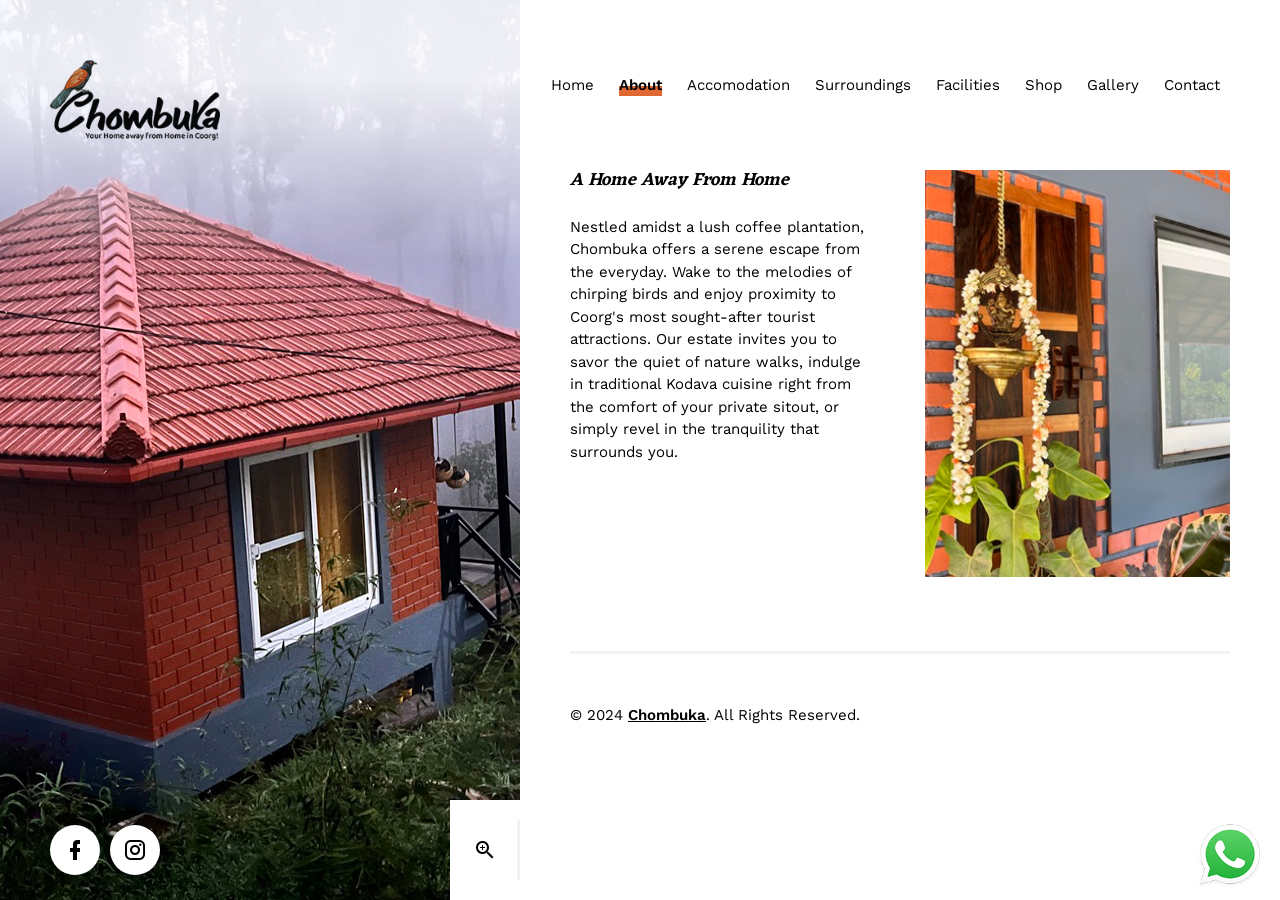
==== commit 4b7f1e0a: "Improve header nav readability and remove unused policy panel. Co-authored-by: Cursor <cursoragent@c" ====
--- a/about.html
+++ b/about.html
@@ -10,6 +10,8 @@
 
     <link href="https://fonts.googleapis.com/css?family=Work+Sans:400,600%7CEczar:600" rel="stylesheet">
 
+    <link rel="icon" href="tmp/logo.png" type="image/png">
+
 
     <link rel="stylesheet" href="assets/css/bootstrap-reboot.css">
     <link rel="stylesheet" href="assets/css/materialdesignicons.css">
@@ -20,7 +22,7 @@
 
     <link rel="stylesheet" href="assets/css/fancybox.css">
 </head>
-<body class="has-booking has-additional-menu-content">
+<body class="has-booking">
     <header id="identity">
         <div class="logo">
             <h1><a href="index.html" class="custom-logo-link" rel="home"><img src="tmp/logo.png" class="custom-logo dark" width="170" height="80" alt="LeLuxe"><img src="tmp/logo-light.png" class="custom-logo light" width="105" height="50" alt="LeLuxe"></a></h1>
@@ -92,17 +94,6 @@
             <p>&copy; 2024 <a href="index.html">Chombuka</a>. All Rights Reserved. </p>
         </div>
     </div>
-
-    <div class="additional-menu-content">
-        <h5>More goodness:</h5>
-        <ul>
-            <li><a href="#">Privacy Policy</a></li>
-            <li><a href="#">Terms &amp; Conditions</a></li>
-            <li><a href="#">Shipping Policy</a></li>
-            <li><a href="#">Refund Policy</a></li>
-        </ul>
-
-    </div>
     <div style="z-index: 99; position: fixed; width: 70px; z-index: 99; right: 15px; bottom: 10px;">
         <a href="whatsapp://send?text=Hello World!&phone=+919480290160">
             <img src="tmp/WhatsApp_icon.png" />
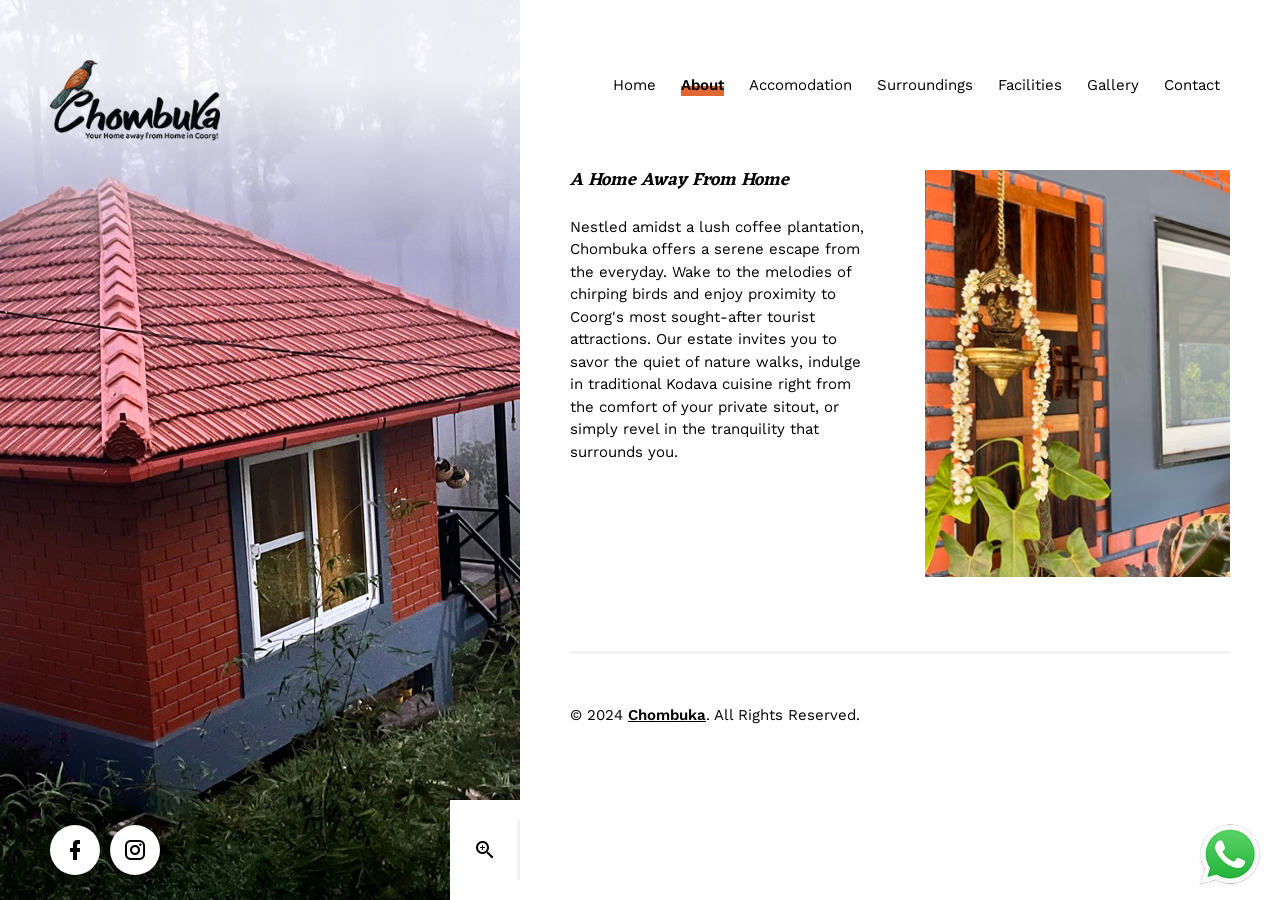
==== commit c1e69c3a: "Remove the shop page and related product assets. Co-authored-by: Cursor <cursoragent@cursor.com>" ====
--- a/about.html
+++ b/about.html
@@ -15,17 +15,14 @@
 
     <link rel="stylesheet" href="assets/css/bootstrap-reboot.css">
     <link rel="stylesheet" href="assets/css/materialdesignicons.css">
-    <link rel="stylesheet" href="assets/css/zebra-datepicker.css">
 
     <link rel="stylesheet" href="assets/css/style.css">
     <link rel="stylesheet" href="assets/css/style-animations.css">
-
-    <link rel="stylesheet" href="assets/css/fancybox.css">
 </head>
 <body class="has-booking">
     <header id="identity">
         <div class="logo">
-            <h1><a href="index.html" class="custom-logo-link" rel="home"><img src="tmp/logo.png" class="custom-logo dark" width="170" height="80" alt="LeLuxe"><img src="tmp/logo-light.png" class="custom-logo light" width="105" height="50" alt="LeLuxe"></a></h1>
+            <h1><a href="index.html" class="custom-logo-link" rel="home"><img src="tmp/logo.png" class="custom-logo dark" width="170" height="80" alt="LeLuxe"></a></h1>
         </div>
 
     </header>
@@ -38,7 +35,6 @@
                 <li class="menu-item"><a href="single-accomodation.html">Accomodation</a> </li>
                 <li class="menu-item"><a href="places.html">Surroundings</a></li>
                 <li class="menu-item"><a href="facilities.html">Facilities</a></li>
-                <li class="menu-item"><a href="shop.html">Shop</a></li>
                 <li class="menu-item"><a href="gallery.html">Gallery</a></li>
                 <li class="menu-item"><a href="contact.html">Contact</a></li>
             </ul>
@@ -104,8 +100,6 @@
     <script src="assets/js/jquery-3.3.1.min.js"></script>
     <script src="assets/js/modernizr-custom.js"></script>
     <script src="assets/js/owl-carousel.min.js"></script>
-    <script src="assets/js/fancybox.min.js"></script>
-    <script src="assets/js/zebra-datepicker.min.js"></script>
     <script src="assets/js/functions.js"></script>
 </body>
 </html>
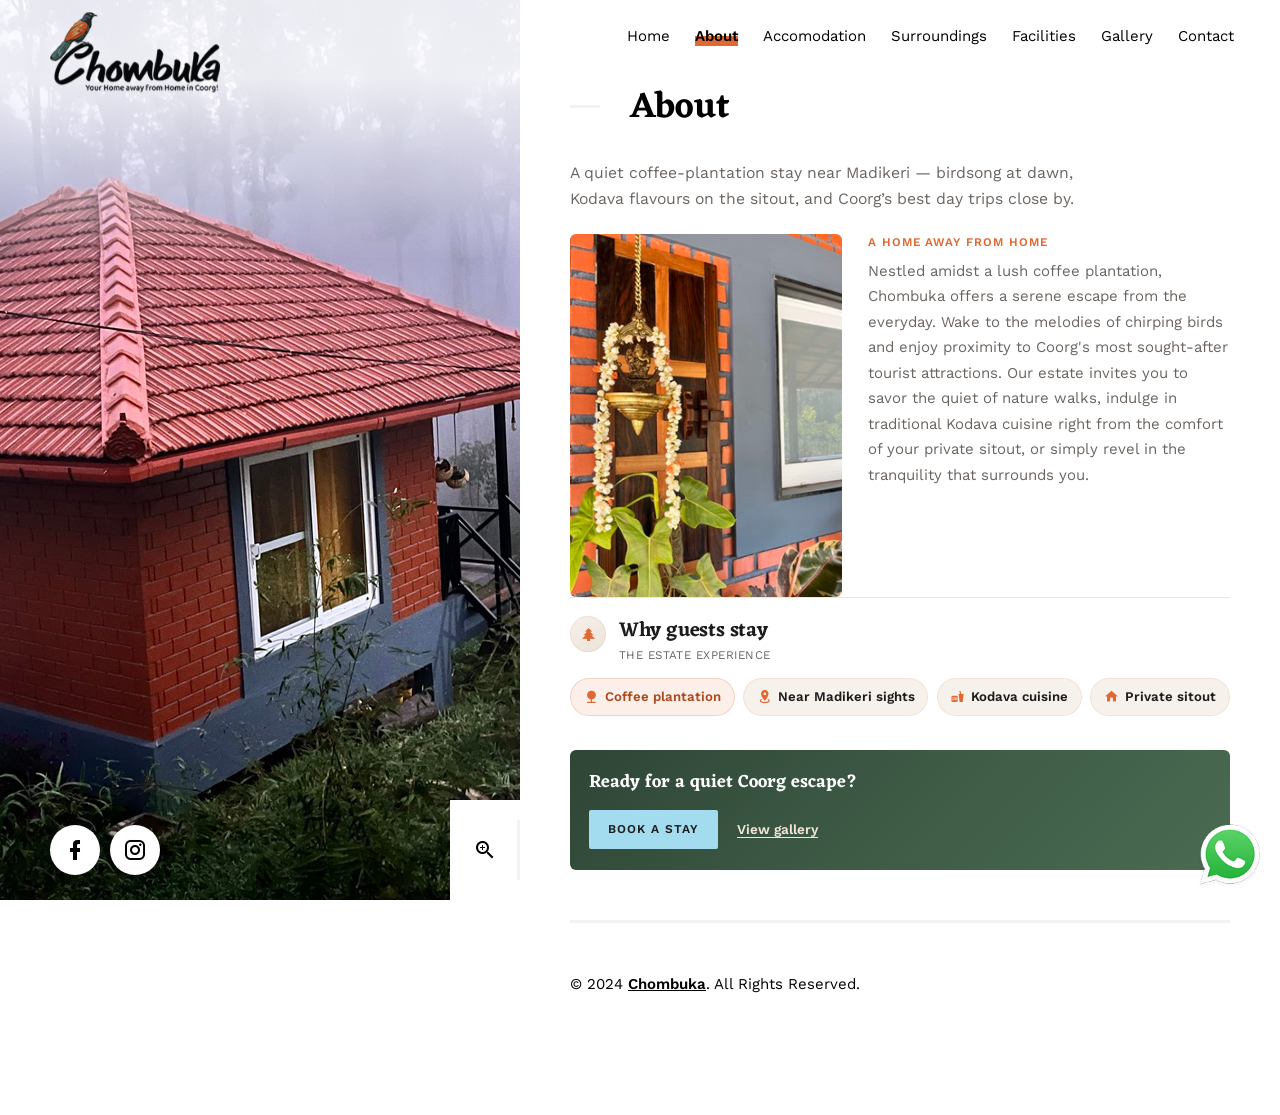
==== commit 2820bfdc: "Visual enhancements" ====
--- a/about.html
+++ b/about.html
@@ -1,12 +1,24 @@
 <!doctype html>
 <html lang="en" class="no-js">
 <head>
-    <title>About Chombuka</title>
+    <title>About Chombuka | Homestay in Coorg</title>
     <meta charset="utf-8">
     <meta name="viewport" content="width=device-width, initial-scale=1, shrink-to-fit=no">
 
-    <meta name="description" content="">
+    <meta name="description" content="Learn about Chombuka, a homestay on a coffee estate near Madikeri. Wake to birdsong, walk the plantation, and enjoy Kodava food from your sitout.">
     <meta name="keywords" content="">
+
+    <link rel="canonical" href="https://www.chombuka.com/about.html">
+    <meta property="og:title" content="About Chombuka | Homestay in Coorg">
+    <meta property="og:description" content="Learn about Chombuka, a homestay on a coffee estate near Madikeri. Wake to birdsong, walk the plantation, and enjoy Kodava food from your sitout.">
+    <meta property="og:image" content="https://www.chombuka.com/tmp/sample-hero.jpg">
+    <meta property="og:url" content="https://www.chombuka.com/about.html">
+    <meta property="og:type" content="website">
+    <meta property="og:site_name" content="Chombuka">
+    <meta name="twitter:card" content="summary_large_image">
+    <meta name="twitter:title" content="About Chombuka | Homestay in Coorg">
+    <meta name="twitter:description" content="Learn about Chombuka, a homestay on a coffee estate near Madikeri. Wake to birdsong, walk the plantation, and enjoy Kodava food from your sitout.">
+    <meta name="twitter:image" content="https://www.chombuka.com/tmp/sample-hero.jpg">
 
     <link href="https://fonts.googleapis.com/css?family=Work+Sans:400,600%7CEczar:600" rel="stylesheet">
 
@@ -18,11 +30,32 @@
 
     <link rel="stylesheet" href="assets/css/style.css">
     <link rel="stylesheet" href="assets/css/style-animations.css">
+    <link rel="stylesheet" href="assets/css/style-custom.css">
+	<script type="application/ld+json">
+	{
+		"@context": "https://schema.org",
+		"@type": "BreadcrumbList",
+		"itemListElement": [
+			{
+				"@type": "ListItem",
+				"position": 1,
+				"name": "Home",
+				"item": "https://www.chombuka.com/"
+			},
+			{
+				"@type": "ListItem",
+				"position": 2,
+				"name": "About",
+				"item": "https://www.chombuka.com/about.html"
+			}
+		]
+	}
+	</script>
 </head>
 <body class="has-booking">
     <header id="identity">
         <div class="logo">
-            <h1><a href="index.html" class="custom-logo-link" rel="home"><img src="tmp/logo.png" class="custom-logo dark" width="170" height="80" alt="LeLuxe"></a></h1>
+            <h1><a href="index.html" class="custom-logo-link" rel="home"><img src="tmp/logo.png" class="custom-logo dark" width="170" height="80" alt="Chombuka"></a></h1>
         </div>
 
     </header>
@@ -70,18 +103,53 @@
 
     <div class="content-wrap clearfix">
         <div class="entry entry-page">
-
             <div class="entry-content">
                 <div class="grid-container">
-                    <div class="entry-media grid-column">
-                        <img src="tmp/sample-about.jpg" />
-                    </div>
-                    <div class="grid-column order-first">
-                        <h6> <i> A Home Away From Home </i> </h6>
-                        <p>
-                            Nestled amidst a lush coffee plantation, Chombuka offers a serene escape from the everyday. Wake to the melodies of chirping birds and enjoy proximity to Coorg's most sought-after tourist attractions. Our estate invites you to savor the quiet of nature walks, indulge in traditional Kodava cuisine right from the comfort of your private sitout, or simply revel in the tranquility that surrounds you.
-                        </p>
+                    <div class="grid-column no-animation estate-panel">
+                        <article class="estate">
+                            <header class="estate__intro">
+                                <h2 class="entry-title"><a>About</a></h2>
+                                <p class="estate__lead">
+                                    A quiet coffee-plantation stay near Madikeri — birdsong at dawn, Kodava flavours on the sitout, and Coorg’s best day trips close by.
+                                </p>
+                            </header>
 
+                            <div class="estate-about">
+                                <figure class="estate-about__media">
+                                    <img src="tmp/sample-about.jpg" alt="Brass lamp and jasmine garland on the brick wall at Chombuka" />
+                                </figure>
+                                <div>
+                                    <p class="estate-about__eyebrow">A home away from home</p>
+                                    <p class="estate-about__copy">
+                                        Nestled amidst a lush coffee plantation, Chombuka offers a serene escape from the everyday. Wake to the melodies of chirping birds and enjoy proximity to Coorg's most sought-after tourist attractions. Our estate invites you to savor the quiet of nature walks, indulge in traditional Kodava cuisine right from the comfort of your private sitout, or simply revel in the tranquility that surrounds you.
+                                    </p>
+                                </div>
+                            </div>
+
+                            <section class="estate-group" aria-labelledby="about-highlights">
+                                <div class="estate-group__head">
+                                    <span class="estate-group__icon mdi mdi-pine-tree" aria-hidden="true"></span>
+                                    <div>
+                                        <h3 id="about-highlights" class="estate-group__title">Why guests stay</h3>
+                                        <p class="estate-group__hint">The estate experience</p>
+                                    </div>
+                                </div>
+                                <ul class="estate-chips">
+                                    <li class="estate-chip estate-chip--accent"><span class="mdi mdi-nature" aria-hidden="true"></span> Coffee plantation</li>
+                                    <li class="estate-chip"><span class="mdi mdi-map-marker-radius" aria-hidden="true"></span> Near Madikeri sights</li>
+                                    <li class="estate-chip"><span class="mdi mdi-food" aria-hidden="true"></span> Kodava cuisine</li>
+                                    <li class="estate-chip"><span class="mdi mdi-home" aria-hidden="true"></span> Private sitout</li>
+                                </ul>
+                            </section>
+
+                            <div class="estate-cta">
+                                <p>Ready for a quiet Coorg escape?</p>
+                                <div class="estate-cta__actions">
+                                    <a class="estate-cta__btn" href="contact.html">Book a stay</a>
+                                    <a class="estate-cta__link" href="gallery.html">View gallery</a>
+                                </div>
+                            </div>
+                        </article>
                     </div>
                 </div>
             </div>
@@ -92,7 +160,7 @@
     </div>
     <div style="z-index: 99; position: fixed; width: 70px; z-index: 99; right: 15px; bottom: 10px;">
         <a href="whatsapp://send?text=Hello World!&phone=+919480290160">
-            <img src="tmp/WhatsApp_icon.png" />
+            <img src="tmp/WhatsApp_icon.png" alt="Chat with Chombuka on WhatsApp" />
         </a>
     </div>
 
--- a/assets/css/style-custom.css
+++ b/assets/css/style-custom.css
@@ -0,0 +1,1076 @@
+/* Hero drone video — full-bleed cover, original file (no recompression) */
+.hero-media .owl-carousel .item-video video {
+	position: absolute;
+	top: 0;
+	left: 0;
+	width: 100%;
+	height: 100%;
+	object-fit: cover;
+	object-position: center center;
+}
+
+/* Nav chips over hero — frosted labels with soft motion */
+@keyframes nav-chip-in {
+	from {
+		opacity: 0;
+		transform: translateY(-10px);
+	}
+	to {
+		opacity: 1;
+		transform: translateY(0);
+	}
+}
+
+@media (min-width: 1200px) {
+	.fullpage #site-menu,
+	.expanded-hero-start #site-menu,
+	.expanded-hero #site-menu {
+		background: transparent;
+	}
+
+	.fullpage .nav-menu > ul > li,
+	.expanded-hero-start .nav-menu > ul > li,
+	.expanded-hero .nav-menu > ul > li {
+		animation: nav-chip-in 0.45s cubic-bezier(0.22, 1, 0.36, 1) both;
+	}
+
+	.fullpage .nav-menu > ul > li:nth-child(1),
+	.expanded-hero-start .nav-menu > ul > li:nth-child(1),
+	.expanded-hero .nav-menu > ul > li:nth-child(1) { animation-delay: 0.04s; }
+	.fullpage .nav-menu > ul > li:nth-child(2),
+	.expanded-hero-start .nav-menu > ul > li:nth-child(2),
+	.expanded-hero .nav-menu > ul > li:nth-child(2) { animation-delay: 0.08s; }
+	.fullpage .nav-menu > ul > li:nth-child(3),
+	.expanded-hero-start .nav-menu > ul > li:nth-child(3),
+	.expanded-hero .nav-menu > ul > li:nth-child(3) { animation-delay: 0.12s; }
+	.fullpage .nav-menu > ul > li:nth-child(4),
+	.expanded-hero-start .nav-menu > ul > li:nth-child(4),
+	.expanded-hero .nav-menu > ul > li:nth-child(4) { animation-delay: 0.16s; }
+	.fullpage .nav-menu > ul > li:nth-child(5),
+	.expanded-hero-start .nav-menu > ul > li:nth-child(5),
+	.expanded-hero .nav-menu > ul > li:nth-child(5) { animation-delay: 0.2s; }
+	.fullpage .nav-menu > ul > li:nth-child(6),
+	.expanded-hero-start .nav-menu > ul > li:nth-child(6),
+	.expanded-hero .nav-menu > ul > li:nth-child(6) { animation-delay: 0.24s; }
+	.fullpage .nav-menu > ul > li:nth-child(7),
+	.expanded-hero-start .nav-menu > ul > li:nth-child(7),
+	.expanded-hero .nav-menu > ul > li:nth-child(7) { animation-delay: 0.28s; }
+	.fullpage .nav-menu > ul > li:nth-child(8),
+	.expanded-hero-start .nav-menu > ul > li:nth-child(8),
+	.expanded-hero .nav-menu > ul > li:nth-child(8) { animation-delay: 0.32s; }
+
+	.fullpage .nav-menu > ul > li > a,
+	.expanded-hero-start .nav-menu > ul > li > a,
+	.expanded-hero .nav-menu > ul > li > a {
+		background-color: rgba(255, 255, 255, 0.88);
+		-webkit-backdrop-filter: blur(10px);
+		backdrop-filter: blur(10px);
+		color: #1a1a1a;
+		padding: 6px 12px;
+		margin: 0 2px;
+		border-radius: 999px;
+		box-shadow: 0 1px 2px rgba(0, 0, 0, 0.06);
+		-webkit-box-decoration-break: clone;
+		box-decoration-break: clone;
+		transition:
+			transform 0.28s cubic-bezier(0.22, 1, 0.36, 1),
+			background-color 0.28s ease,
+			box-shadow 0.28s ease,
+			color 0.28s ease;
+	}
+
+	.fullpage .nav-menu > ul > li > a:after,
+	.expanded-hero-start .nav-menu > ul > li > a:after,
+	.expanded-hero .nav-menu > ul > li > a:after {
+		display: none;
+	}
+
+	.fullpage .nav-menu > ul > li > a:hover,
+	.fullpage .nav-menu > ul > li.hover > a,
+	.fullpage .nav-menu > ul > li > a:focus,
+	.expanded-hero-start .nav-menu > ul > li > a:hover,
+	.expanded-hero-start .nav-menu > ul > li.hover > a,
+	.expanded-hero-start .nav-menu > ul > li > a:focus,
+	.expanded-hero .nav-menu > ul > li > a:hover,
+	.expanded-hero .nav-menu > ul > li.hover > a,
+	.expanded-hero .nav-menu > ul > li > a:focus {
+		transform: translateY(-3px);
+		background-color: #fff;
+		box-shadow: 0 8px 20px rgba(0, 0, 0, 0.14);
+		color: #000;
+	}
+
+	.fullpage .nav-menu > ul > .current-menu-item > a,
+	.expanded-hero-start .nav-menu > ul > .current-menu-item > a,
+	.expanded-hero .nav-menu > ul > .current-menu-item > a {
+		background-color: #e06832;
+		color: #fff;
+		box-shadow: 0 4px 14px rgba(224, 104, 50, 0.35);
+	}
+
+	.fullpage .nav-menu > ul > .current-menu-item > a:hover,
+	.fullpage .nav-menu > ul > .current-menu-item.hover > a,
+	.fullpage .nav-menu > ul > .current-menu-item > a:focus,
+	.expanded-hero-start .nav-menu > ul > .current-menu-item > a:hover,
+	.expanded-hero-start .nav-menu > ul > .current-menu-item.hover > a,
+	.expanded-hero-start .nav-menu > ul > .current-menu-item > a:focus,
+	.expanded-hero .nav-menu > ul > .current-menu-item > a:hover,
+	.expanded-hero .nav-menu > ul > .current-menu-item.hover > a,
+	.expanded-hero .nav-menu > ul > .current-menu-item > a:focus {
+		background-color: #c95528;
+		color: #fff;
+		box-shadow: 0 10px 22px rgba(224, 104, 50, 0.4);
+	}
+
+	/* Homepage-only: widen nav to fit chips. Do NOT affect interior split layout. */
+	.fullpage #site-menu,
+	.expanded-hero-start #site-menu,
+	.expanded-hero #site-menu {
+		width: 900px;
+	}
+
+	.fullpage #identity,
+	.expanded-hero-start #identity,
+	.expanded-hero #identity {
+		right: 900px;
+	}
+
+	.fullpage .nav-menu > ul,
+	.expanded-hero-start .nav-menu > ul,
+	.expanded-hero .nav-menu > ul {
+		padding-right: 50px;
+		white-space: nowrap;
+	}
+
+	.fullpage .nav-menu a,
+	.expanded-hero-start .nav-menu a,
+	.expanded-hero .nav-menu a {
+		padding: 5px 7px;
+	}
+}
+
+@media (prefers-reduced-motion: reduce) {
+	.fullpage .nav-menu > ul > li,
+	.expanded-hero-start .nav-menu > ul > li,
+	.expanded-hero .nav-menu > ul > li {
+		animation: none;
+	}
+
+	.fullpage .nav-menu > ul > li > a,
+	.expanded-hero-start .nav-menu > ul > li > a,
+	.expanded-hero .nav-menu > ul > li > a {
+		transition: none;
+	}
+
+	.fullpage .nav-menu > ul > li > a:hover,
+	.fullpage .nav-menu > ul > li.hover > a,
+	.fullpage .nav-menu > ul > li > a:focus,
+	.expanded-hero-start .nav-menu > ul > li > a:hover,
+	.expanded-hero-start .nav-menu > ul > li.hover > a,
+	.expanded-hero-start .nav-menu > ul > li > a:focus,
+	.expanded-hero .nav-menu > ul > li > a:hover,
+	.expanded-hero .nav-menu > ul > li.hover > a,
+	.expanded-hero .nav-menu > ul > li > a:focus {
+		transform: none;
+	}
+}
+
+@media (min-width: 1320px) {
+	.fullpage #site-menu,
+	.expanded-hero-start #site-menu,
+	.expanded-hero #site-menu { width: 960px; }
+
+	.fullpage #identity,
+	.expanded-hero-start #identity,
+	.expanded-hero #identity { right: 960px; }
+
+	.fullpage .nav-menu > ul,
+	.expanded-hero-start .nav-menu > ul,
+	.expanded-hero .nav-menu > ul { padding-right: 50px; }
+
+	.fullpage .nav-menu a,
+	.expanded-hero-start .nav-menu a,
+	.expanded-hero .nav-menu a { padding: 10px 8px; }
+}
+
+@media (min-width: 1440px) {
+	.fullpage #site-menu,
+	.expanded-hero-start #site-menu,
+	.expanded-hero #site-menu { width: 1020px; }
+
+	.fullpage #identity,
+	.expanded-hero-start #identity,
+	.expanded-hero #identity { right: 1020px; }
+
+	.fullpage .nav-menu > ul,
+	.expanded-hero-start .nav-menu > ul,
+	.expanded-hero .nav-menu > ul { padding-right: 60px; }
+}
+
+@media (min-width: 1600px) {
+	.fullpage #site-menu,
+	.expanded-hero-start #site-menu,
+	.expanded-hero #site-menu { width: 1080px; }
+
+	.fullpage #identity,
+	.expanded-hero-start #identity,
+	.expanded-hero #identity { right: 1080px; }
+}
+
+/* ===== Shared estate design system (Surroundings language sitewide) ===== */
+:root {
+	--estate-accent: #e06832;
+	--estate-ink: #1c1c1c;
+	--estate-muted: #6b6560;
+	--estate-line: rgba(28, 28, 28, 0.1);
+	--estate-soft: #f6f1eb;
+	--estate-soft-deep: #ebe3d8;
+	--estate-forest: #3d5a45;
+	--estate-sky: #a2dcee;
+}
+
+.estate,
+.surroundings {
+	--sur-accent: var(--estate-accent);
+	--sur-ink: var(--estate-ink);
+	--sur-muted: var(--estate-muted);
+	--sur-line: var(--estate-line);
+	--sur-soft: var(--estate-soft);
+	--sur-soft-deep: var(--estate-soft-deep);
+	--sur-forest: var(--estate-forest);
+}
+
+.estate-panel,
+.surroundings-panel {
+	max-width: 640px;
+	width: 100%;
+}
+
+.estate-panel--wide {
+	max-width: 760px;
+}
+
+.estate__intro,
+.surroundings__intro {
+	margin-bottom: 2rem;
+}
+
+.estate__lead,
+.surroundings__lead {
+	margin: 1rem 0 0;
+	max-width: 36rem;
+	font-family: "Work Sans", sans-serif;
+	font-size: 1.05rem;
+	font-weight: 400;
+	line-height: 1.65;
+	color: var(--estate-muted);
+}
+
+.estate-group,
+.surroundings-group {
+	position: relative;
+	margin: 0 0 1.65rem;
+	padding: 1.25rem 0 0.25rem;
+	border-top: 1px solid var(--estate-line);
+	animation: estate-rise 0.55s cubic-bezier(0.22, 1, 0.36, 1) both;
+}
+
+.estate-group:nth-of-type(1),
+.surroundings-group:nth-of-type(1) { animation-delay: 0.05s; }
+.estate-group:nth-of-type(2),
+.surroundings-group:nth-of-type(2) { animation-delay: 0.1s; }
+.estate-group:nth-of-type(3),
+.surroundings-group:nth-of-type(3) { animation-delay: 0.15s; }
+.estate-group:nth-of-type(4),
+.surroundings-group:nth-of-type(4) { animation-delay: 0.2s; }
+.estate-group:nth-of-type(5),
+.surroundings-group:nth-of-type(5) { animation-delay: 0.25s; }
+.estate-group:nth-of-type(6),
+.surroundings-group:nth-of-type(6) { animation-delay: 0.3s; }
+
+@keyframes estate-rise {
+	from { opacity: 0; transform: translateY(14px); }
+	to { opacity: 1; transform: translateY(0); }
+}
+
+@keyframes surroundings-rise {
+	from { opacity: 0; transform: translateY(14px); }
+	to { opacity: 1; transform: translateY(0); }
+}
+
+.estate-group__head,
+.surroundings-group__head {
+	display: flex;
+	align-items: flex-start;
+	gap: 0.85rem;
+	margin-bottom: 0.9rem;
+}
+
+.estate-group__icon,
+.surroundings-group__icon {
+	flex: 0 0 auto;
+	display: inline-flex;
+	align-items: center;
+	justify-content: center;
+	width: 2.4rem;
+	height: 2.4rem;
+	border-radius: 50%;
+	background: linear-gradient(145deg, var(--estate-soft) 0%, var(--estate-soft-deep) 100%);
+	color: var(--estate-accent);
+	font-size: 1.15rem;
+	line-height: 1;
+	box-shadow: inset 0 0 0 1px rgba(224, 104, 50, 0.12);
+}
+
+.estate-group__icon:before,
+.surroundings-group__icon:before {
+	margin: 0;
+}
+
+.estate-group__title,
+.surroundings-group__title {
+	margin: 0.15rem 0 0.2rem;
+	font-family: "Eczar", serif;
+	font-size: clamp(1.15rem, 2.5vw, 1.35rem);
+	font-weight: 600;
+	line-height: 1.25;
+	color: var(--estate-ink);
+	letter-spacing: -0.01em;
+}
+
+.estate-group__hint,
+.surroundings-group__hint {
+	margin: 0;
+	font-family: "Work Sans", sans-serif;
+	font-size: 0.78rem;
+	font-weight: 400;
+	letter-spacing: 0.04em;
+	text-transform: uppercase;
+	color: var(--estate-muted);
+}
+
+.estate-list,
+.surroundings-list {
+	list-style: none;
+	margin: 0;
+	padding: 0;
+}
+
+.estate-item,
+.surroundings-item {
+	display: grid;
+	grid-template-columns: 1fr auto;
+	align-items: center;
+	gap: 0.75rem 1rem;
+	padding: 0.85rem 0.9rem;
+	margin: 0 0 0.45rem;
+	border-radius: 4px;
+	background: linear-gradient(90deg, rgba(246, 241, 235, 0.85) 0%, rgba(246, 241, 235, 0) 72%);
+	border-left: 3px solid transparent;
+	transition:
+		border-color 0.28s ease,
+		background-color 0.28s ease,
+		transform 0.28s cubic-bezier(0.22, 1, 0.36, 1);
+}
+
+.estate-item:hover,
+.surroundings-item:hover {
+	border-left-color: var(--estate-accent);
+	background-color: var(--estate-soft);
+	transform: translateX(4px);
+}
+
+.estate-item--featured,
+.surroundings-item--featured {
+	grid-template-columns: 1fr auto auto;
+	background: linear-gradient(115deg, rgba(61, 90, 69, 0.08) 0%, rgba(246, 241, 235, 0.9) 55%);
+	border-left-color: var(--estate-forest);
+}
+
+.estate-item--featured:hover,
+.surroundings-item--featured:hover {
+	border-left-color: var(--estate-accent);
+}
+
+.estate-item__name,
+.surroundings-item__name {
+	font-family: "Work Sans", sans-serif;
+	font-size: 0.98rem;
+	font-weight: 600;
+	color: var(--estate-ink);
+	line-height: 1.35;
+}
+
+.estate-item__meta,
+.surroundings-item__meta {
+	font-family: "Work Sans", sans-serif;
+	font-size: 0.72rem;
+	font-weight: 600;
+	letter-spacing: 0.06em;
+	text-transform: uppercase;
+	color: var(--estate-forest);
+	justify-self: end;
+}
+
+.estate-item__detail {
+	margin: 0.2rem 0 0;
+	font-family: "Work Sans", sans-serif;
+	font-size: 0.88rem;
+	font-weight: 400;
+	line-height: 1.5;
+	color: var(--estate-muted);
+}
+
+.estate-item__badge,
+.surroundings-item__distance {
+	display: inline-flex;
+	align-items: center;
+	justify-content: center;
+	min-width: 3.6rem;
+	padding: 0.28rem 0.65rem;
+	border-radius: 999px;
+	font-family: "Work Sans", sans-serif;
+	font-size: 0.75rem;
+	font-weight: 600;
+	letter-spacing: 0.02em;
+	color: #fff;
+	background: var(--estate-accent);
+	white-space: nowrap;
+	box-shadow: 0 2px 8px rgba(224, 104, 50, 0.28);
+}
+
+.estate-chips {
+	display: flex;
+	flex-wrap: wrap;
+	gap: 0.55rem;
+	margin: 0;
+	padding: 0;
+	list-style: none;
+}
+
+.estate-chip {
+	display: inline-flex;
+	align-items: center;
+	gap: 0.4rem;
+	padding: 0.55rem 0.85rem;
+	border-radius: 999px;
+	font-family: "Work Sans", sans-serif;
+	font-size: 0.88rem;
+	font-weight: 600;
+	color: var(--estate-ink);
+	background: var(--estate-soft);
+	border: 1px solid rgba(224, 104, 50, 0.12);
+	transition: transform 0.25s ease, box-shadow 0.25s ease, border-color 0.25s ease;
+}
+
+.estate-chip:hover {
+	transform: translateY(-2px);
+	border-color: rgba(224, 104, 50, 0.35);
+	box-shadow: 0 6px 14px rgba(0, 0, 0, 0.06);
+}
+
+.estate-chip .mdi {
+	color: var(--estate-accent);
+	font-size: 1rem;
+	line-height: 1;
+}
+
+.estate-chip .mdi:before {
+	margin: 0;
+}
+
+.estate-chip--accent {
+	background: rgba(224, 104, 50, 0.1);
+	border-color: rgba(224, 104, 50, 0.22);
+	color: #a84b1f;
+}
+
+.estate-cta,
+.surroundings-cta {
+	margin-top: 2rem;
+	padding: 1.35rem 1.25rem 1.4rem;
+	border-radius: 6px;
+	background: linear-gradient(135deg, #2f4536 0%, #3d5a45 48%, #4a6b52 100%);
+	color: #f7f3ee;
+	animation: estate-rise 0.55s cubic-bezier(0.22, 1, 0.36, 1) 0.28s both;
+}
+
+.estate-cta p,
+.surroundings-cta p {
+	margin: 0 0 1rem;
+	font-family: "Eczar", serif;
+	font-size: clamp(1.05rem, 2.4vw, 1.2rem);
+	font-weight: 600;
+	line-height: 1.35;
+	color: #fff;
+}
+
+.estate-cta__actions,
+.surroundings-cta__actions {
+	display: flex;
+	flex-wrap: wrap;
+	align-items: center;
+	gap: 0.85rem 1.25rem;
+}
+
+.estate-cta__btn,
+.surroundings-cta__btn {
+	display: inline-flex;
+	align-items: center;
+	justify-content: center;
+	padding: 0.7rem 1.3rem;
+	border-radius: 2px;
+	border: 0;
+	cursor: pointer;
+	font-family: "Work Sans", sans-serif;
+	font-size: 0.8rem;
+	font-weight: 600;
+	letter-spacing: 0.08em;
+	text-transform: uppercase;
+	text-decoration: none;
+	color: #1c1c1c !important;
+	background: var(--estate-sky);
+	transition: transform 0.25s ease, box-shadow 0.25s ease, background-color 0.25s ease;
+}
+
+.estate-cta__btn:hover,
+.estate-cta__btn:focus,
+.surroundings-cta__btn:hover,
+.surroundings-cta__btn:focus {
+	background: #8fd0e4;
+	box-shadow: 0 6px 16px rgba(0, 0, 0, 0.18);
+	transform: translateY(-2px);
+}
+
+.estate-cta__link,
+.surroundings-cta__link {
+	font-family: "Work Sans", sans-serif;
+	font-size: 0.9rem;
+	font-weight: 600;
+	color: #f0e6d8 !important;
+	text-decoration: underline;
+	text-underline-offset: 3px;
+	transition: color 0.2s ease;
+}
+
+.estate-cta__link:hover,
+.estate-cta__link:focus,
+.surroundings-cta__link:hover,
+.surroundings-cta__link:focus {
+	color: #fff !important;
+}
+
+/* About */
+.estate-about {
+	display: grid;
+	gap: 1.5rem;
+}
+
+.estate-about__media {
+	margin: 0;
+	overflow: hidden;
+	border-radius: 6px;
+	background: var(--estate-soft);
+}
+
+.estate-about__media img {
+	display: block;
+	width: 100%;
+	height: auto;
+	max-height: 360px;
+	object-fit: cover;
+	object-position: center;
+}
+
+.estate-about__eyebrow {
+	margin: 0 0 0.45rem;
+	font-family: "Work Sans", sans-serif;
+	font-size: 0.78rem;
+	font-weight: 600;
+	letter-spacing: 0.08em;
+	text-transform: uppercase;
+	color: var(--estate-accent);
+}
+
+.estate-about__copy {
+	margin: 0;
+	font-family: "Work Sans", sans-serif;
+	font-size: 1rem;
+	line-height: 1.7;
+	color: var(--estate-muted);
+}
+
+@media (min-width: 768px) {
+	.estate-about {
+		grid-template-columns: minmax(180px, 0.9fr) 1.2fr;
+		gap: 1.75rem;
+		align-items: start;
+	}
+
+	.estate-about__media img {
+		max-height: 420px;
+		min-height: 260px;
+	}
+}
+
+/* Contact */
+.estate-contact-grid {
+	display: grid;
+	gap: 0.65rem;
+}
+
+.estate-contact-card {
+	display: grid;
+	grid-template-columns: auto 1fr;
+	gap: 0.85rem;
+	padding: 1rem 1rem 1.05rem;
+	border-radius: 6px;
+	background: linear-gradient(90deg, rgba(246, 241, 235, 0.95) 0%, rgba(246, 241, 235, 0.35) 100%);
+	border-left: 3px solid var(--estate-accent);
+	transition: transform 0.25s ease, box-shadow 0.25s ease;
+}
+
+.estate-contact-card:hover {
+	transform: translateY(-2px);
+	box-shadow: 0 8px 18px rgba(0, 0, 0, 0.06);
+}
+
+.estate-contact-card__icon {
+	display: inline-flex;
+	align-items: center;
+	justify-content: center;
+	width: 2.35rem;
+	height: 2.35rem;
+	border-radius: 50%;
+	background: #fff;
+	color: var(--estate-accent);
+	font-size: 1.1rem;
+	box-shadow: inset 0 0 0 1px rgba(224, 104, 50, 0.12);
+}
+
+.estate-contact-card__icon:before {
+	margin: 0;
+}
+
+.estate-contact-card h4 {
+	margin: 0 0 0.3rem;
+	font-family: "Eczar", serif;
+	font-size: 1.1rem;
+	font-weight: 600;
+	color: var(--estate-ink);
+}
+
+.estate-contact-card p {
+	margin: 0;
+	font-family: "Work Sans", sans-serif;
+	font-size: 0.95rem;
+	line-height: 1.55;
+	color: var(--estate-muted);
+}
+
+.estate-contact-card a {
+	color: var(--estate-accent);
+	font-weight: 600;
+	text-decoration: underline;
+	text-underline-offset: 2px;
+}
+
+.estate-widget {
+	margin-top: 1.75rem;
+	padding-top: 0.5rem;
+}
+
+/* Gallery */
+.gallery-page .entry-title {
+	margin-bottom: 0.35rem;
+}
+
+.gallery-page .estate__lead {
+	margin-bottom: 1.5rem;
+}
+
+.gallery-page .tab-container {
+	margin-top: 0.5rem;
+}
+
+.gallery-page .tabs {
+	display: flex;
+	flex-wrap: nowrap;
+	gap: 0.5rem;
+	overflow-x: auto;
+	-webkit-overflow-scrolling: touch;
+	scrollbar-width: none;
+	margin: 0 0 1.25rem;
+	padding: 0 0 0.35rem;
+	border-bottom: 1px solid var(--estate-line);
+}
+
+.gallery-page .tabs::-webkit-scrollbar {
+	display: none;
+}
+
+.gallery-page .tabs li {
+	float: none;
+	margin: 0;
+	flex: 0 0 auto;
+}
+
+.gallery-page .tabs a {
+	display: inline-flex;
+	align-items: center;
+	padding: 0.55rem 1rem;
+	border-radius: 999px;
+	font-family: "Work Sans", sans-serif;
+	font-size: 0.85rem;
+	font-weight: 600;
+	letter-spacing: 0.03em;
+	color: var(--estate-ink) !important;
+	background: var(--estate-soft);
+	border: 1px solid transparent;
+	transition: background-color 0.25s ease, color 0.25s ease, box-shadow 0.25s ease;
+}
+
+.gallery-page .tabs a:after {
+	display: none !important;
+}
+
+.gallery-page .tabs a:hover,
+.gallery-page .tabs a:focus {
+	background: #fff;
+	border-color: rgba(224, 104, 50, 0.25);
+	box-shadow: 0 4px 12px rgba(0, 0, 0, 0.06);
+}
+
+.gallery-page .tabs a.tab-link-active {
+	background: var(--estate-accent);
+	color: #fff !important;
+	box-shadow: 0 4px 14px rgba(224, 104, 50, 0.3);
+}
+
+.gallery-page .gallery-masonry figure {
+	overflow: hidden;
+	border-radius: 4px;
+}
+
+.gallery-page .gallery-masonry img {
+	transition: transform 0.45s cubic-bezier(0.22, 1, 0.36, 1);
+}
+
+.gallery-page .gallery-masonry a:hover img,
+.gallery-page .gallery-masonry a:focus img {
+	transform: scale(1.04);
+}
+
+/* Content readability + viewport polish */
+.content-wrap {
+	padding-bottom: 96px;
+}
+
+.full-content .content-wrap {
+	padding-left: 15px;
+	padding-right: 15px;
+}
+
+@media (max-width: 767px) {
+	.hero-media {
+		min-height: 220px;
+	}
+
+	.content-wrap {
+		padding: 28px 16px 110px;
+	}
+
+	.full-content .content-wrap {
+		padding-top: 96px;
+		padding-bottom: 110px;
+	}
+
+	.estate-item,
+	.surroundings-item,
+	.estate-contact-card {
+		padding-left: 0.75rem;
+		padding-right: 0.75rem;
+	}
+
+	.estate-item:hover,
+	.surroundings-item:hover {
+		transform: none;
+	}
+
+	.estate-cta,
+	.surroundings-cta {
+		padding: 1.15rem 1rem 1.2rem;
+	}
+}
+
+@media (min-width: 768px) and (max-width: 991px) {
+	.content-wrap {
+		padding: 40px 28px 110px;
+	}
+
+	.full-content .content-wrap {
+		padding-top: 140px;
+	}
+
+	.estate-panel,
+	.surroundings-panel,
+	.estate-panel--wide {
+		max-width: 100%;
+	}
+}
+
+@media (min-width: 992px) {
+	.content-wrap {
+		padding-bottom: 120px;
+	}
+}
+
+/* —— Compact header / kill top white gap on interior pages —— */
+@media (min-width: 1200px) {
+	/* Keep nav panel aligned with content column (not homepage-widened) */
+	body:not(.fullpage):not(.expanded-hero):not(.expanded-hero-start) #site-menu {
+		width: 760px;
+		height: 72px;
+		align-items: center;
+	}
+
+	body:not(.fullpage):not(.expanded-hero):not(.expanded-hero-start) #identity {
+		right: 760px;
+		top: 12px;
+		display: flex;
+		align-items: center;
+		min-height: 48px;
+	}
+
+	body:not(.fullpage) .nav-menu {
+		margin-top: 0;
+	}
+
+	body:not(.fullpage) .nav-menu > ul {
+		padding-right: 36px;
+	}
+
+	body:not(.fullpage) .has-additional-menu-content .nav-menu > ul,
+	body:not(.fullpage).has-additional-menu-content .nav-menu > ul {
+		padding-right: 36px;
+	}
+
+	body:not(.fullpage) .content-wrap {
+		padding-top: 88px;
+	}
+
+	body:not(.fullpage).full-content .content-wrap,
+	.full-content .content-wrap {
+		padding-top: 88px;
+	}
+
+	.full-content #site-menu {
+		padding-left: 28%;
+		width: 100%;
+	}
+}
+
+@media (min-width: 1320px) {
+	body:not(.fullpage):not(.expanded-hero):not(.expanded-hero-start) #site-menu {
+		width: 850px;
+	}
+
+	body:not(.fullpage):not(.expanded-hero):not(.expanded-hero-start) #identity {
+		right: 850px;
+	}
+
+	body:not(.fullpage) .content-wrap {
+		padding-top: 88px;
+	}
+
+	.full-content .content-wrap {
+		padding-top: 88px;
+	}
+}
+
+@media (min-width: 1440px) {
+	body:not(.fullpage):not(.expanded-hero):not(.expanded-hero-start) #site-menu {
+		width: 910px;
+	}
+
+	body:not(.fullpage):not(.expanded-hero):not(.expanded-hero-start) #identity {
+		right: 910px;
+		top: 10px;
+	}
+
+	body:not(.fullpage) .content-wrap {
+		padding-top: 92px;
+		padding-left: 56px;
+		padding-right: 56px;
+	}
+
+	.full-content .content-wrap {
+		padding-top: 92px;
+	}
+}
+
+@media (min-width: 1600px) {
+	body:not(.fullpage):not(.expanded-hero):not(.expanded-hero-start) #site-menu {
+		width: 990px;
+	}
+
+	body:not(.fullpage):not(.expanded-hero):not(.expanded-hero-start) #identity {
+		right: 990px;
+	}
+
+	body:not(.fullpage) .content-wrap {
+		padding-top: 92px;
+	}
+
+	.full-content .content-wrap {
+		padding-top: 92px;
+	}
+}
+
+@media (min-width: 1860px) {
+	body:not(.fullpage):not(.expanded-hero):not(.expanded-hero-start) #site-menu {
+		width: 1090px;
+	}
+
+	body:not(.fullpage):not(.expanded-hero):not(.expanded-hero-start) #identity {
+		right: 1090px;
+	}
+
+	body:not(.fullpage) .content-wrap {
+		padding-left: 72px;
+		padding-right: 72px;
+	}
+}
+
+/* Keep home full-bleed hero nav unaffected */
+@media (min-width: 1200px) {
+	.fullpage #site-menu,
+	.expanded-hero-start #site-menu,
+	.expanded-hero #site-menu {
+		height: auto;
+		min-height: 0;
+		background: transparent;
+	}
+
+	.fullpage #identity,
+	.expanded-hero-start #identity,
+	.expanded-hero #identity {
+		top: 30px;
+	}
+}
+
+/* Tablet / mobile: less header clearance, content closer to top */
+@media (max-width: 1199px) {
+	.content-wrap {
+		padding-top: 28px;
+	}
+
+	.has-booking .content-wrap,
+	.contact .content-wrap,
+	.single .content-wrap {
+		padding-top: 24px;
+	}
+}
+
+@media (min-width: 768px) and (max-width: 1199px) {
+	.content-wrap {
+		padding-top: 36px;
+		padding-left: 36px;
+		padding-right: 36px;
+	}
+
+	.full-content .content-wrap {
+		padding-top: 120px;
+	}
+
+	#identity {
+		top: 28px;
+	}
+}
+
+@media (max-width: 767px) {
+	.content-wrap {
+		padding-top: 22px;
+		padding-left: 16px;
+		padding-right: 16px;
+	}
+
+	.full-content .content-wrap {
+		padding-top: 88px;
+	}
+
+	#identity {
+		top: 18px;
+		left: 12px;
+		right: 64px;
+	}
+
+	.hero-media {
+		min-height: 200px;
+	}
+}
+
+/* Align estate intro flush under the compact header */
+@media (min-width: 1200px) {
+	.estate__intro,
+	.surroundings__intro {
+		margin-bottom: 1.5rem;
+	}
+
+	.content-wrap .entry-title {
+		margin-top: 0;
+	}
+
+	.estate-panel,
+	.surroundings-panel {
+		margin-top: 0;
+	}
+}
+
+@media (max-width: 575px) {
+	.estate-item--featured,
+	.surroundings-item--featured {
+		grid-template-columns: 1fr auto;
+	}
+
+	.estate-item--featured .estate-item__meta,
+	.surroundings-item--featured .surroundings-item__meta {
+		grid-column: 1;
+		justify-self: start;
+	}
+
+	.estate-about {
+		gap: 1.15rem;
+	}
+}
+
+@media (prefers-reduced-motion: reduce) {
+	.estate-group,
+	.surroundings-group,
+	.estate-cta,
+	.surroundings-cta {
+		animation: none;
+	}
+
+	.estate-item,
+	.surroundings-item,
+	.estate-chip,
+	.estate-cta__btn,
+	.surroundings-cta__btn,
+	.estate-contact-card,
+	.gallery-page .gallery-masonry img {
+		transition: none;
+	}
+
+	.estate-item:hover,
+	.surroundings-item:hover,
+	.estate-chip:hover,
+	.estate-cta__btn:hover,
+	.estate-cta__btn:focus,
+	.surroundings-cta__btn:hover,
+	.surroundings-cta__btn:focus,
+	.estate-contact-card:hover,
+	.gallery-page .gallery-masonry a:hover img {
+		transform: none;
+	}
+}
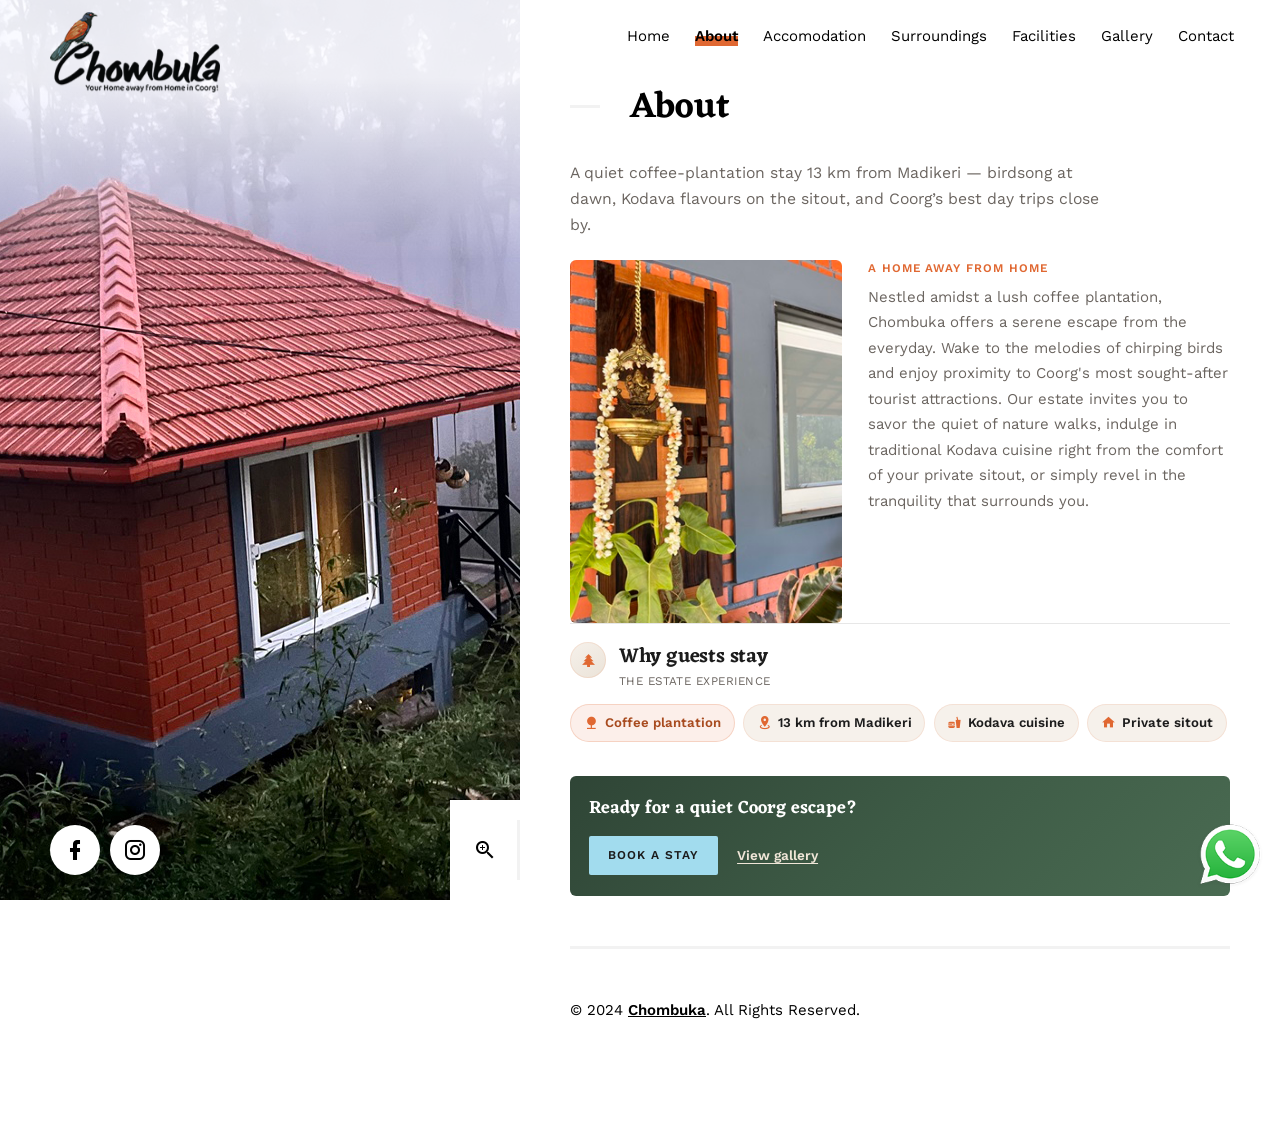
==== commit e755248a: "Update nearby distances and set Madikeri at 13 km. Co-authored-by: Cursor <cursoragent@cursor.com>" ====
--- a/about.html
+++ b/about.html
@@ -5,19 +5,19 @@
     <meta charset="utf-8">
     <meta name="viewport" content="width=device-width, initial-scale=1, shrink-to-fit=no">
 
-    <meta name="description" content="Learn about Chombuka, a homestay on a coffee estate near Madikeri. Wake to birdsong, walk the plantation, and enjoy Kodava food from your sitout.">
+    <meta name="description" content="Learn about Chombuka, a homestay on a coffee estate 13 km from Madikeri. Wake to birdsong, walk the plantation, and enjoy Kodava food from your sitout.">
     <meta name="keywords" content="">
 
     <link rel="canonical" href="https://www.chombuka.com/about.html">
     <meta property="og:title" content="About Chombuka | Homestay in Coorg">
-    <meta property="og:description" content="Learn about Chombuka, a homestay on a coffee estate near Madikeri. Wake to birdsong, walk the plantation, and enjoy Kodava food from your sitout.">
+    <meta property="og:description" content="Learn about Chombuka, a homestay on a coffee estate 13 km from Madikeri. Wake to birdsong, walk the plantation, and enjoy Kodava food from your sitout.">
     <meta property="og:image" content="https://www.chombuka.com/tmp/sample-hero.jpg">
     <meta property="og:url" content="https://www.chombuka.com/about.html">
     <meta property="og:type" content="website">
     <meta property="og:site_name" content="Chombuka">
     <meta name="twitter:card" content="summary_large_image">
     <meta name="twitter:title" content="About Chombuka | Homestay in Coorg">
-    <meta name="twitter:description" content="Learn about Chombuka, a homestay on a coffee estate near Madikeri. Wake to birdsong, walk the plantation, and enjoy Kodava food from your sitout.">
+    <meta name="twitter:description" content="Learn about Chombuka, a homestay on a coffee estate 13 km from Madikeri. Wake to birdsong, walk the plantation, and enjoy Kodava food from your sitout.">
     <meta name="twitter:image" content="https://www.chombuka.com/tmp/sample-hero.jpg">
 
     <link href="https://fonts.googleapis.com/css?family=Work+Sans:400,600%7CEczar:600" rel="stylesheet">
@@ -110,7 +110,7 @@
                             <header class="estate__intro">
                                 <h2 class="entry-title"><a>About</a></h2>
                                 <p class="estate__lead">
-                                    A quiet coffee-plantation stay near Madikeri — birdsong at dawn, Kodava flavours on the sitout, and Coorg’s best day trips close by.
+                                    A quiet coffee-plantation stay 13&nbsp;km from Madikeri — birdsong at dawn, Kodava flavours on the sitout, and Coorg’s best day trips close by.
                                 </p>
                             </header>
 
@@ -136,7 +136,7 @@
                                 </div>
                                 <ul class="estate-chips">
                                     <li class="estate-chip estate-chip--accent"><span class="mdi mdi-nature" aria-hidden="true"></span> Coffee plantation</li>
-                                    <li class="estate-chip"><span class="mdi mdi-map-marker-radius" aria-hidden="true"></span> Near Madikeri sights</li>
+                                    <li class="estate-chip"><span class="mdi mdi-map-marker-radius" aria-hidden="true"></span> 13 km from Madikeri</li>
                                     <li class="estate-chip"><span class="mdi mdi-food" aria-hidden="true"></span> Kodava cuisine</li>
                                     <li class="estate-chip"><span class="mdi mdi-home" aria-hidden="true"></span> Private sitout</li>
                                 </ul>
